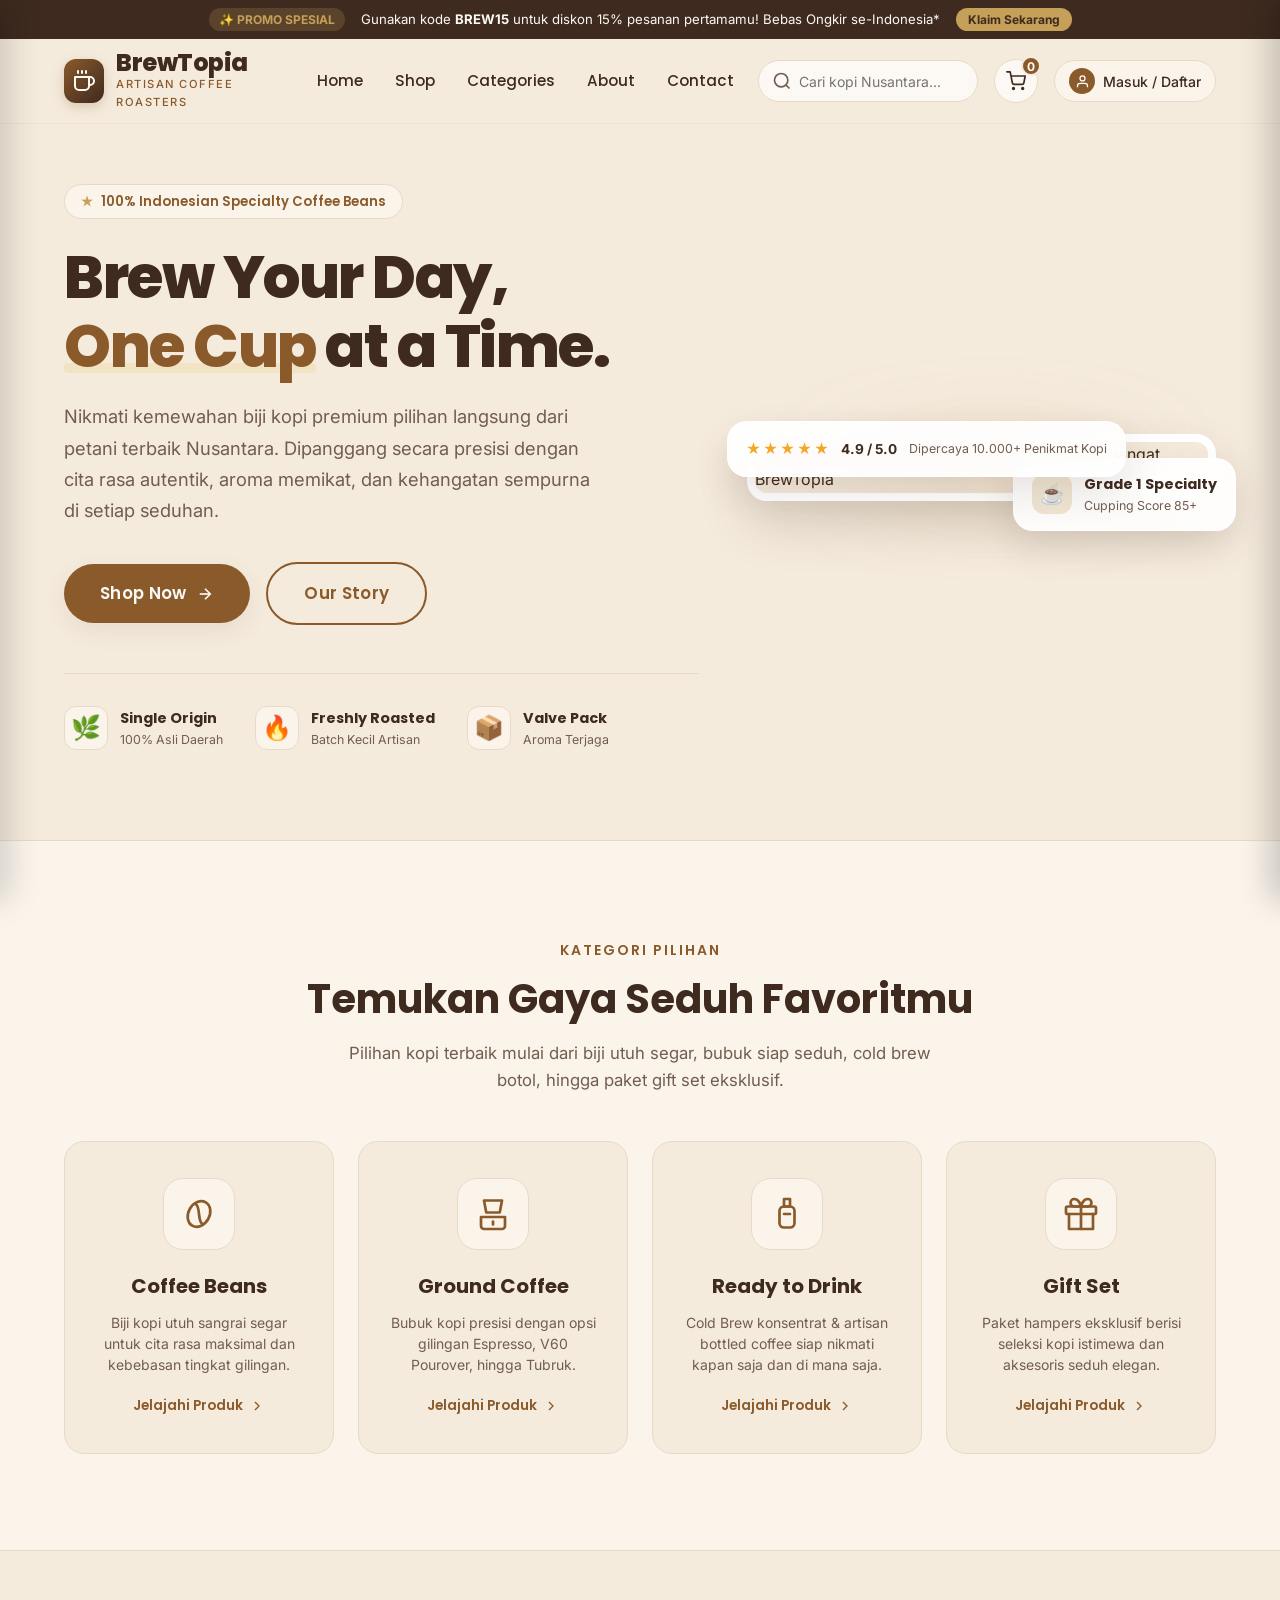
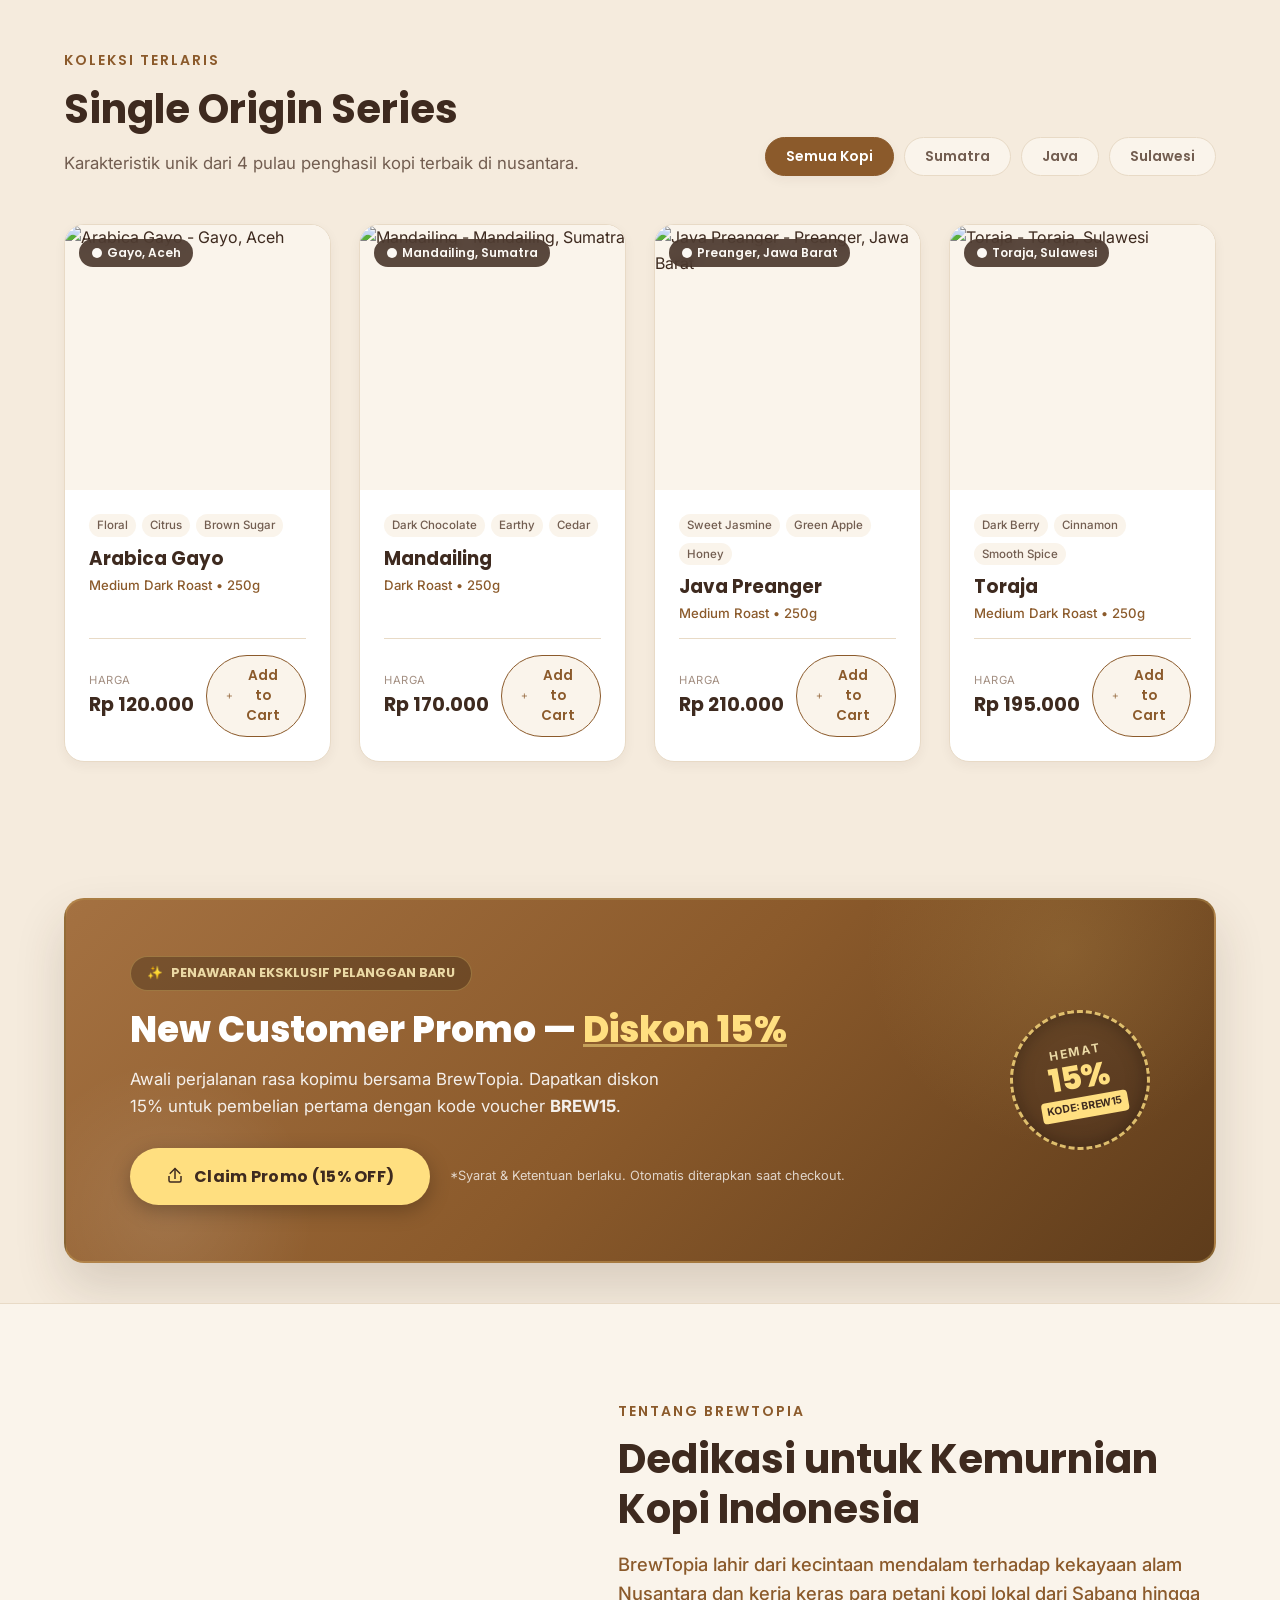
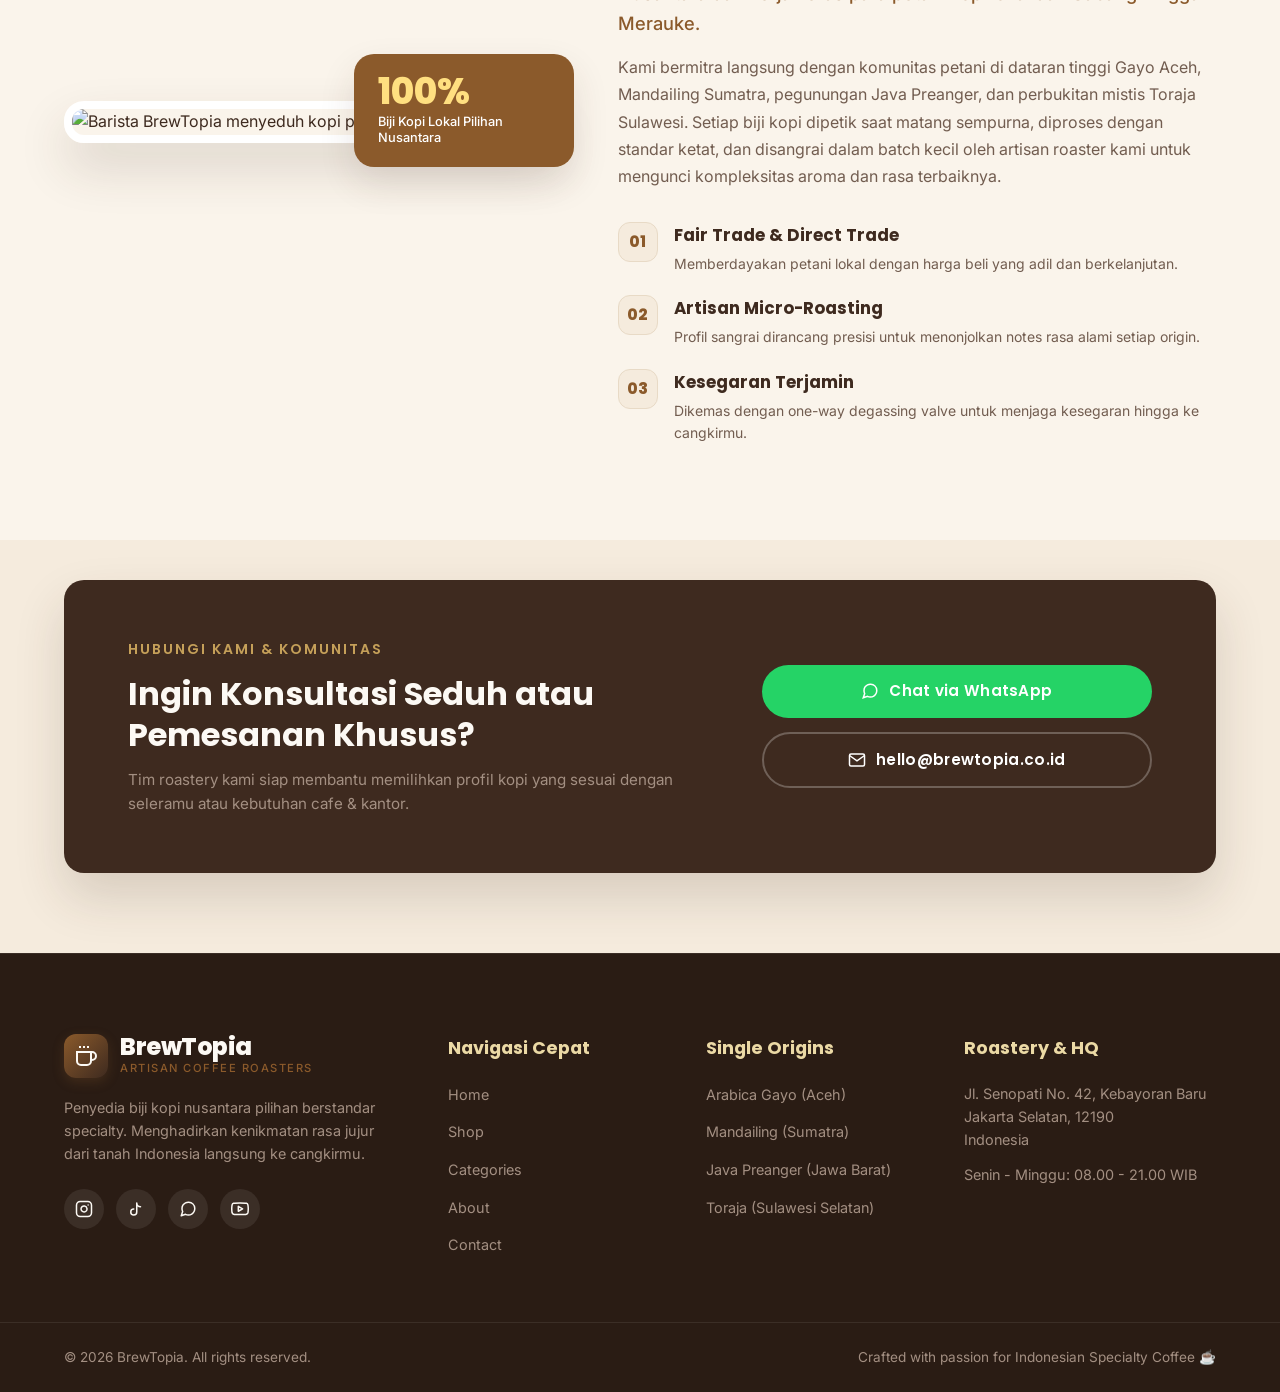
==== index.html @ bca0d943 "Rename index1.html to index.html" ====
<!DOCTYPE html>
<html lang="id">

<head>
    <meta charset="UTF-8">
    <meta name="viewport" content="width=device-width, initial-scale=1.0">
    <title>BrewTopia — Premium Artisan Coffee Beans Indonesia</title>
    <meta name="description"
        content="BrewTopia menghadirkan biji kopi premium pilihan dari tanah Nusantara: Arabica Gayo, Mandailing, Java Preanger, dan Toraja. Cita rasa otentik dalam setiap seduhan.">

    <!-- Google Fonts: Poppins & Inter -->
    <link rel="preconnect" href="https://fonts.googleapis.com">
    <link rel="preconnect" href="https://fonts.gstatic.com" crossorigin>
    <link
        href="https://fonts.googleapis.com/css2?family=Inter:wght@300;400;500;600;700&family=Poppins:wght@400;500;600;700;800&display=swap"
        rel="stylesheet">

    <link rel="stylesheet" href="styles.css">
</head>

<body>

    <!-- Top Announcement Bar -->
    <div class="announcement-bar" id="announcementBar">
        <div class="container announcement-content">
            <span class="announcement-badge">✨ PROMO SPESIAL</span>
            <span>Gunakan kode <strong>BREW15</strong> untuk diskon 15% pesanan pertamamu! Bebas Ongkir
                se-Indonesia*</span>
            <button class="btn-claim-mini" id="topClaimBtn" onclick="claimPromo('BREW15')">Klaim Sekarang</button>
        </div>
    </div>

    <!-- Main Navigation -->
    <header class="header" id="mainHeader">
        <div class="container navbar">
            <!-- Brand Logo -->
            <a href="#home" class="brand-logo" id="brandLogo">
                <div class="logo-icon-wrapper">
                    <svg class="logo-svg" viewBox="0 0 24 24" fill="none" stroke="currentColor" stroke-width="2"
                        stroke-linecap="round" stroke-linejoin="round">
                        <path d="M17 8h1a4 4 0 1 1 0 8h-1"></path>
                        <path d="M3 8h14v9a4 4 0 0 1-4 4H7a4 4 0 0 1-4-4Z"></path>
                        <line x1="6" y1="2" x2="6" y2="4"></line>
                        <line x1="10" y1="2" x2="10" y2="4"></line>
                        <line x1="14" y1="2" x2="14" y2="4"></line>
                    </svg>
                </div>
                <div class="logo-text-group">
                    <span class="logo-name">BrewTopia</span>
                    <span class="logo-tagline">Artisan Coffee Roasters</span>
                </div>
            </a>

            <!-- Desktop Navigation Menu -->
            <nav class="nav-menu" id="navMenu">
                <ul class="nav-list">
                    <li class="nav-item"><a href="#home" class="nav-link active">Home</a></li>
                    <li class="nav-item"><a href="#shop" class="nav-link">Shop</a></li>
                    <li class="nav-item"><a href="#categories" class="nav-link">Categories</a></li>
                    <li class="nav-item"><a href="#about" class="nav-link">About</a></li>
                    <li class="nav-item"><a href="#contact" class="nav-link">Contact</a></li>
                </ul>
            </nav>

            <!-- Nav Actions (Search & Cart) -->
            <div class="nav-actions">
                <!-- Search Input Bar -->
                <div class="search-wrapper" id="searchWrapper">
                    <svg class="action-icon search-icon" viewBox="0 0 24 24" fill="none" stroke="currentColor"
                        stroke-width="2">
                        <circle cx="11" cy="11" r="8"></circle>
                        <line x1="21" y1="21" x2="16.65" y2="16.65"></line>
                    </svg>
                    <input type="text" id="searchInput" class="search-input" placeholder="Cari kopi Nusantara..."
                        aria-label="Cari produk kopi" autocomplete="off">
                    <button class="search-clear-btn" id="searchClearBtn" aria-label="Hapus pencarian">&times;</button>

                    <!-- Live Search Results Dropdown -->
                    <div class="search-dropdown" id="searchDropdown">
                        <div class="search-results-list" id="searchResultsList"></div>
                    </div>
                </div>

                <!-- Cart Button -->
                <button class="cart-btn" id="cartToggleBtn" aria-label="Buka keranjang belanja">
                    <svg class="action-icon" viewBox="0 0 24 24" fill="none" stroke="currentColor" stroke-width="2"
                        stroke-linecap="round" stroke-linejoin="round">
                        <circle cx="9" cy="21" r="1"></circle>
                        <circle cx="20" cy="21" r="1"></circle>
                        <path d="M1 1h4l2.68 13.39a2 2 0 0 0 2 1.61h9.72a2 2 0 0 0 2-1.61L23 6H6"></path>
                    </svg>
                    <span class="cart-badge" id="cartCountBadge">0</span>
                </button>

                <!-- User Account Button -->
                <button class="nav-user-btn" id="navUserBtn" onclick="handleUserNavClick()" aria-label="Akun Pengguna">
                    <div class="user-avatar-mini" id="userAvatarMini">
                        <svg class="action-icon user-icon" viewBox="0 0 24 24" fill="none" stroke="currentColor"
                            stroke-width="2">
                            <path d="M20 21v-2a4 4 0 0 0-4-4H8a4 4 0 0 0-4 4v2"></path>
                            <circle cx="12" cy="7" r="4"></circle>
                        </svg>
                    </div>
                    <span class="user-nav-label" id="userNavLabel">Masuk / Daftar</span>
                </button>

                <!-- Mobile Menu Toggle -->
                <button class="mobile-toggle-btn" id="mobileMenuBtn" aria-label="Buka navigasi mobile">
                    <span></span>
                    <span></span>
                    <span></span>
                </button>
            </div>
        </div>
    </header>

    <!-- Mobile Drawer Navigation -->
    <div class="mobile-nav-drawer" id="mobileNavDrawer">
        <div class="mobile-nav-header">
            <span class="logo-name">BrewTopia</span>
            <button class="close-drawer-btn" id="closeMobileNavBtn">&times;</button>
        </div>

        <!-- Mobile User Card -->
        <div class="mobile-user-card" id="mobileUserCard" onclick="handleUserNavClick(); closeMobileMenu();">
            <div class="mobile-user-avatar" id="mobileUserAvatar">
                <svg viewBox="0 0 24 24" fill="none" stroke="currentColor" stroke-width="2">
                    <path d="M20 21v-2a4 4 0 0 0-4-4H8a4 4 0 0 0-4 4v2"></path>
                    <circle cx="12" cy="7" r="4"></circle>
                </svg>
            </div>
            <div class="mobile-user-info">
                <strong id="mobileUserName">Masuk / Daftar</strong>
                <span id="mobileUserSubtitle">Klaim Diskon 15% & Poin Kopi</span>
            </div>
            <svg viewBox="0 0 24 24" fill="none" stroke="currentColor" stroke-width="2" class="mobile-user-arrow">
                <polyline points="9 18 15 12 9 6"></polyline>
            </svg>
        </div>

        <ul class="mobile-nav-list">
            <li><a href="#home" class="mobile-nav-link" onclick="closeMobileMenu()">Home</a></li>
            <li><a href="#shop" class="mobile-nav-link" onclick="closeMobileMenu()">Shop</a></li>
            <li><a href="#categories" class="mobile-nav-link" onclick="closeMobileMenu()">Categories</a></li>
            <li><a href="#about" class="mobile-nav-link" onclick="closeMobileMenu()">About</a></li>
            <li><a href="#contact" class="mobile-nav-link" onclick="closeMobileMenu()">Contact</a></li>
        </ul>
        <div class="mobile-nav-footer">
            <p>Cita Rasa Kopi Nusantara Terbaik</p>
            <div class="promo-pill-mini" onclick="claimPromo('BREW15')">Diskon 15% Kode: <strong>BREW15</strong></div>
        </div>
    </div>
    <div class="backdrop" id="drawerBackdrop"></div>

    <!-- Hero Section -->
    <section class="hero-section" id="home">
        <div class="container hero-grid">
            <!-- Hero Content -->
            <div class="hero-text-content">
                <div class="hero-tag">
                    <span class="gold-star">★</span> 100% Indonesian Specialty Coffee Beans
                </div>
                <h1 class="hero-headline">
                    Brew Your Day, <br>
                    <span class="highlight-text">One Cup</span> at a Time.
                </h1>
                <p class="hero-subheadline">
                    Nikmati kemewahan biji kopi premium pilihan langsung dari petani terbaik Nusantara. Dipanggang
                    secara presisi dengan cita rasa autentik, aroma memikat, dan kehangatan sempurna di setiap seduhan.
                </p>
                <div class="hero-cta-group">
                    <a href="#shop" class="btn btn-primary btn-hero">
                        <span>Shop Now</span>
                        <svg viewBox="0 0 24 24" fill="none" stroke="currentColor" stroke-width="2.2" class="btn-icon">
                            <line x1="5" y1="12" x2="19" y2="12"></line>
                            <polyline points="12 5 19 12 12 19"></polyline>
                        </svg>
                    </a>
                    <a href="#about" class="btn btn-outline btn-hero">
                        <span>Our Story</span>
                    </a>
                </div>

                <!-- Trust Badges -->
                <div class="hero-features">
                    <div class="feature-badge">
                        <div class="feature-icon">🌿</div>
                        <div class="feature-info">
                            <strong>Single Origin</strong>
                            <span>100% Asli Daerah</span>
                        </div>
                    </div>
                    <div class="feature-badge">
                        <div class="feature-icon">🔥</div>
                        <div class="feature-info">
                            <strong>Freshly Roasted</strong>
                            <span>Batch Kecil Artisan</span>
                        </div>
                    </div>
                    <div class="feature-badge">
                        <div class="feature-icon">📦</div>
                        <div class="feature-info">
                            <strong>Valve Pack</strong>
                            <span>Aroma Terjaga</span>
                        </div>
                    </div>
                </div>
            </div>

            <!-- Hero Visual -->
            <div class="hero-image-wrapper">
                <div class="image-glow-bg"></div>
                <div class="hero-image-card">
                    <img src="./assets/hero_coffee.jpg"
                        alt="Biji kopi sangrai premium dan secangkir kopi hangat BrewTopia" class="hero-img"
                        loading="eager">

                    <!-- Floating Highlight Cards -->
                    <div class="floating-badge badge-top-right">
                        <div class="badge-icon-gold">☕</div>
                        <div>
                            <p class="badge-title">Grade 1 Specialty</p>
                            <p class="badge-desc">Cupping Score 85+</p>
                        </div>
                    </div>

                    <div class="floating-badge badge-bottom-left">
                        <div class="badge-avatar-group">
                            <span class="rating-stars">★★★★★</span>
                            <span class="rating-score">4.9 / 5.0</span>
                        </div>
                        <p class="badge-desc">Dipercaya 10.000+ Penikmat Kopi</p>
                    </div>
                </div>
            </div>
        </div>
    </section>

    <!-- Categories Section -->
    <section class="section categories-section" id="categories">
        <div class="container">
            <div class="section-header text-center">
                <span class="section-subtitle">Kategori Pilihan</span>
                <h2 class="section-title">Temukan Gaya Seduh Favoritmu</h2>
                <p class="section-description">Pilihan kopi terbaik mulai dari biji utuh segar, bubuk siap seduh, cold
                    brew botol, hingga paket gift set eksklusif.</p>
            </div>

            <div class="categories-grid">
                <!-- Category 1: Coffee Beans -->
                <div class="category-card" onclick="filterByCategory('beans')" data-category="beans">
                    <div class="category-icon-box">
                        <svg viewBox="0 0 24 24" fill="none" stroke="currentColor" stroke-width="1.8"
                            stroke-linecap="round" stroke-linejoin="round">
                            <ellipse cx="12" cy="12" rx="7" ry="9" transform="rotate(30 12 12)"></ellipse>
                            <path d="M10 5.5 C 13 8, 11 16, 14 18.5"></path>
                        </svg>
                    </div>
                    <h3 class="category-name">Coffee Beans</h3>
                    <p class="category-desc">Biji kopi utuh sangrai segar untuk cita rasa maksimal dan kebebasan tingkat
                        gilingan.</p>
                    <span class="category-link">
                        Jelajahi Produk
                        <svg viewBox="0 0 24 24" fill="none" stroke="currentColor" stroke-width="2" class="link-arrow">
                            <polyline points="9 18 15 12 9 6"></polyline>
                        </svg>
                    </span>
                </div>

                <!-- Category 2: Ground Coffee -->
                <div class="category-card" onclick="filterByCategory('ground')" data-category="ground">
                    <div class="category-icon-box">
                        <svg viewBox="0 0 24 24" fill="none" stroke="currentColor" stroke-width="1.8"
                            stroke-linecap="round" stroke-linejoin="round">
                            <path d="M6 3h12l-1.5 8h-9L6 3z"></path>
                            <path d="M4 14h16v6a2 2 0 0 1-2 2H6a2 2 0 0 1-2-2v-6z"></path>
                            <line x1="12" y1="17" x2="12" y2="19"></line>
                        </svg>
                    </div>
                    <h3 class="category-name">Ground Coffee</h3>
                    <p class="category-desc">Bubuk kopi presisi dengan opsi gilingan Espresso, V60 Pourover, hingga
                        Tubruk.</p>
                    <span class="category-link">
                        Jelajahi Produk
                        <svg viewBox="0 0 24 24" fill="none" stroke="currentColor" stroke-width="2" class="link-arrow">
                            <polyline points="9 18 15 12 9 6"></polyline>
                        </svg>
                    </span>
                </div>

                <!-- Category 3: Ready to Drink -->
                <div class="category-card" onclick="filterByCategory('rtd')" data-category="rtd">
                    <div class="category-icon-box">
                        <svg viewBox="0 0 24 24" fill="none" stroke="currentColor" stroke-width="1.8"
                            stroke-linecap="round" stroke-linejoin="round">
                            <rect x="7" y="7" width="10" height="14" rx="3"></rect>
                            <path d="M10 2h4v5h-4z"></path>
                            <line x1="10" y1="12" x2="14" y2="12"></line>
                        </svg>
                    </div>
                    <h3 class="category-name">Ready to Drink</h3>
                    <p class="category-desc">Cold Brew konsentrat & artisan bottled coffee siap nikmati kapan saja dan
                        di mana saja.</p>
                    <span class="category-link">
                        Jelajahi Produk
                        <svg viewBox="0 0 24 24" fill="none" stroke="currentColor" stroke-width="2" class="link-arrow">
                            <polyline points="9 18 15 12 9 6"></polyline>
                        </svg>
                    </span>
                </div>

                <!-- Category 4: Gift Set -->
                <div class="category-card" onclick="filterByCategory('gift')" data-category="gift">
                    <div class="category-icon-box">
                        <svg viewBox="0 0 24 24" fill="none" stroke="currentColor" stroke-width="1.8"
                            stroke-linecap="round" stroke-linejoin="round">
                            <polyline points="20 12 20 22 4 22 4 12"></polyline>
                            <rect x="2" y="7" width="20" height="5" rx="1"></rect>
                            <line x1="12" y1="22" x2="12" y2="7"></line>
                            <path d="M12 7H7.5a2.5 2.5 0 0 1 0-5C11 2 12 7 12 7z"></path>
                            <path d="M12 7h4.5a2.5 2.5 0 0 0 0-5C13 2 12 7 12 7z"></path>
                        </svg>
                    </div>
                    <h3 class="category-name">Gift Set</h3>
                    <p class="category-desc">Paket hampers eksklusif berisi seleksi kopi istimewa dan aksesoris seduh
                        elegan.</p>
                    <span class="category-link">
                        Jelajahi Produk
                        <svg viewBox="0 0 24 24" fill="none" stroke="currentColor" stroke-width="2" class="link-arrow">
                            <polyline points="9 18 15 12 9 6"></polyline>
                        </svg>
                    </span>
                </div>
            </div>
        </div>
    </section>

    <!-- Featured Products Section -->
    <section class="section products-section" id="shop">
        <div class="container">
            <div class="section-header-flex">
                <div>
                    <span class="section-subtitle">Koleksi Terlaris</span>
                    <h2 class="section-title">Single Origin Series</h2>
                    <p class="section-description">Karakteristik unik dari 4 pulau penghasil kopi terbaik di nusantara.
                    </p>
                </div>

                <!-- Filter Tabs -->
                <div class="filter-pills" id="filterPills">
                    <button class="filter-pill active" onclick="setProductFilter('all')">Semua Kopi</button>
                    <button class="filter-pill" onclick="setProductFilter('sumatra')">Sumatra</button>
                    <button class="filter-pill" onclick="setProductFilter('java')">Java</button>
                    <button class="filter-pill" onclick="setProductFilter('sulawesi')">Sulawesi</button>
                </div>
            </div>

            <!-- Products Grid -->
            <div class="products-grid" id="productsContainer">
                <!-- Rendered dynamically by app.js for full state synchronization -->
            </div>
        </div>
    </section>

    <!-- Promo Banner Section -->
    <section class="promo-section" id="promo">
        <div class="container">
            <div class="promo-banner-card">
                <div class="promo-decor-circle circle-1"></div>
                <div class="promo-decor-circle circle-2"></div>

                <div class="promo-content">
                    <div class="promo-badge">
                        <span class="sparkle">✨</span> PENAWARAN EKSKLUSIF PELANGGAN BARU
                    </div>
                    <h2 class="promo-title">
                        New Customer Promo — <span class="promo-highlight">Diskon 15%</span>
                    </h2>
                    <p class="promo-description">
                        Awali perjalanan rasa kopimu bersama BrewTopia. Dapatkan diskon 15% untuk pembelian pertama
                        dengan kode voucher <strong>BREW15</strong>.
                    </p>
                    <div class="promo-actions">
                        <button class="btn btn-claim" id="claimPromoBtn" onclick="claimPromo('BREW15')">
                            <svg viewBox="0 0 24 24" fill="none" stroke="currentColor" stroke-width="2"
                                class="btn-icon">
                                <path d="M20 12v6a2 2 0 0 1-2 2H6a2 2 0 0 1-2-2v-6"></path>
                                <path d="M12 2v14"></path>
                                <polyline points="19 9 12 2 5 9"></polyline>
                            </svg>
                            <span>Claim Promo (15% OFF)</span>
                        </button>
                        <span class="promo-terms">*Syarat & Ketentuan berlaku. Otomatis diterapkan saat checkout.</span>
                    </div>
                </div>

                <div class="promo-badge-visual">
                    <div class="promo-stamp">
                        <span class="stamp-sub">HEMAT</span>
                        <span class="stamp-main">15%</span>
                        <span class="stamp-code">KODE: BREW15</span>
                    </div>
                </div>
            </div>
        </div>
    </section>

    <!-- About Us Section -->
    <section class="section about-section" id="about">
        <div class="container about-grid">
            <!-- About Visual -->
            <div class="about-image-wrapper">
                <div class="about-image-card">
                    <img src="./assets/about_brew.jpg" alt="Barista BrewTopia menyeduh kopi pour over manual brew"
                        class="about-img" loading="lazy">
                    <div class="about-stat-card">
                        <div class="stat-number">100%</div>
                        <div class="stat-label">Biji Kopi Lokal Pilihan Nusantara</div>
                    </div>
                </div>
            </div>

            <!-- About Text -->
            <div class="about-text-content">
                <span class="section-subtitle">Tentang BrewTopia</span>
                <h2 class="section-title">Dedikasi untuk Kemurnian Kopi Indonesia</h2>
                <p class="about-lead">
                    BrewTopia lahir dari kecintaan mendalam terhadap kekayaan alam Nusantara dan kerja keras para petani
                    kopi lokal dari Sabang hingga Merauke.
                </p>
                <p class="about-body">
                    Kami bermitra langsung dengan komunitas petani di dataran tinggi Gayo Aceh, Mandailing Sumatra,
                    pegunungan Java Preanger, dan perbukitan mistis Toraja Sulawesi. Setiap biji kopi dipetik saat
                    matang sempurna, diproses dengan standar ketat, dan disangrai dalam batch kecil oleh artisan roaster
                    kami untuk mengunci kompleksitas aroma dan rasa terbaiknya.
                </p>

                <div class="about-values-grid">
                    <div class="value-item">
                        <div class="value-bullet">01</div>
                        <div>
                            <h4 class="value-title">Fair Trade & Direct Trade</h4>
                            <p class="value-desc">Memberdayakan petani lokal dengan harga beli yang adil dan
                                berkelanjutan.</p>
                        </div>
                    </div>
                    <div class="value-item">
                        <div class="value-bullet">02</div>
                        <div>
                            <h4 class="value-title">Artisan Micro-Roasting</h4>
                            <p class="value-desc">Profil sangrai dirancang presisi untuk menonjolkan notes rasa alami
                                setiap origin.</p>
                        </div>
                    </div>
                    <div class="value-item">
                        <div class="value-bullet">03</div>
                        <div>
                            <h4 class="value-title">Kesegaran Terjamin</h4>
                            <p class="value-desc">Dikemas dengan one-way degassing valve untuk menjaga kesegaran hingga
                                ke cangkirmu.</p>
                        </div>
                    </div>
                </div>
            </div>
        </div>
    </section>

    <!-- Contact & Newsletter Section -->
    <section class="section contact-section" id="contact">
        <div class="container">
            <div class="newsletter-card">
                <div class="newsletter-info">
                    <span class="section-subtitle gold">Hubungi Kami & Komunitas</span>
                    <h2 class="newsletter-title">Ingin Konsultasi Seduh atau Pemesanan Khusus?</h2>
                    <p class="newsletter-desc">Tim roastery kami siap membantu memilihkan profil kopi yang sesuai dengan
                        seleramu atau kebutuhan cafe & kantor.</p>
                </div>
                <div class="newsletter-form-box">
                    <div class="contact-buttons-group">
                        <a href="https://wa.me/6281234567890?text=Halo%20BrewTopia,%20saya%20tertarik%20dengan%20koleksi%20kopi%20premium%20Anda."
                            target="_blank" rel="noopener" class="btn btn-whatsapp">
                            <svg viewBox="0 0 24 24" fill="none" stroke="currentColor" stroke-width="2"
                                class="btn-icon">
                                <path
                                    d="M21 11.5a8.38 8.38 0 0 1-.9 3.8 8.5 8.5 0 0 1-7.6 4.7 8.38 8.38 0 0 1-3.8-.9L3 21l1.9-5.7a8.38 8.38 0 0 1-.9-3.8 8.5 8.5 0 0 1 4.7-7.6 8.38 8.38 0 0 1 3.8-.9h.5a8.48 8.48 0 0 1 8 8v.5z">
                                </path>
                            </svg>
                            <span>Chat via WhatsApp</span>
                        </a>
                        <a href="mailto:hello@brewtopia.co.id" class="btn btn-outline-light">
                            <svg viewBox="0 0 24 24" fill="none" stroke="currentColor" stroke-width="2"
                                class="btn-icon">
                                <path d="M4 4h16c1.1 0 2 .9 2 2v12c0 1.1-.9 2-2 2H4c-1.1 0-2-.9-2-2V6c0-1.1.9-2 2-2z">
                                </path>
                                <polyline points="22,6 12,13 2,6"></polyline>
                            </svg>
                            <span>hello@brewtopia.co.id</span>
                        </a>
                    </div>
                </div>
            </div>
        </div>
    </section>

    <!-- Footer -->
    <footer class="footer">
        <div class="container footer-content">
            <div class="footer-brand-col">
                <a href="#home" class="brand-logo footer-logo">
                    <div class="logo-icon-wrapper">
                        <svg class="logo-svg" viewBox="0 0 24 24" fill="none" stroke="currentColor" stroke-width="2">
                            <path d="M17 8h1a4 4 0 1 1 0 8h-1"></path>
                            <path d="M3 8h14v9a4 4 0 0 1-4 4H7a4 4 0 0 1-4-4Z"></path>
                            <line x1="6" y1="2" x2="6" y2="4"></line>
                            <line x1="10" y1="2" x2="10" y2="4"></line>
                            <line x1="14" y1="2" x2="14" y2="4"></line>
                        </svg>
                    </div>
                    <div class="logo-text-group">
                        <span class="logo-name">BrewTopia</span>
                        <span class="logo-tagline">Artisan Coffee Roasters</span>
                    </div>
                </a>
                <p class="footer-tagline-text">
                    Penyedia biji kopi nusantara pilihan berstandar specialty. Menghadirkan kenikmatan rasa jujur dari
                    tanah Indonesia langsung ke cangkirmu.
                </p>

                <!-- Social Media Icons -->
                <div class="social-links">
                    <a href="https://instagram.com" target="_blank" rel="noopener" class="social-link"
                        aria-label="Instagram BrewTopia">
                        <svg viewBox="0 0 24 24" fill="none" stroke="currentColor" stroke-width="2"
                            stroke-linecap="round" stroke-linejoin="round">
                            <rect x="2" y="2" width="20" height="20" rx="5" ry="5"></rect>
                            <path d="M16 11.37A4 4 0 1 1 12.63 8 4 4 0 0 1 16 11.37z"></path>
                            <line x1="17.5" y1="6.5" x2="17.51" y2="6.5"></line>
                        </svg>
                    </a>
                    <a href="https://tiktok.com" target="_blank" rel="noopener" class="social-link"
                        aria-label="TikTok BrewTopia">
                        <svg viewBox="0 0 24 24" fill="none" stroke="currentColor" stroke-width="2"
                            stroke-linecap="round" stroke-linejoin="round">
                            <path d="M9 12a4 4 0 1 0 4 4V4a5 5 0 0 0 5 5"></path>
                        </svg>
                    </a>
                    <a href="https://wa.me/6281234567890" target="_blank" rel="noopener" class="social-link"
                        aria-label="WhatsApp BrewTopia">
                        <svg viewBox="0 0 24 24" fill="none" stroke="currentColor" stroke-width="2"
                            stroke-linecap="round" stroke-linejoin="round">
                            <path
                                d="M21 11.5a8.38 8.38 0 0 1-.9 3.8 8.5 8.5 0 0 1-7.6 4.7 8.38 8.38 0 0 1-3.8-.9L3 21l1.9-5.7a8.38 8.38 0 0 1-.9-3.8 8.5 8.5 0 0 1 4.7-7.6 8.38 8.38 0 0 1 3.8-.9h.5a8.48 8.48 0 0 1 8 8v.5z">
                            </path>
                        </svg>
                    </a>
                    <a href="https://youtube.com" target="_blank" rel="noopener" class="social-link"
                        aria-label="YouTube BrewTopia">
                        <svg viewBox="0 0 24 24" fill="none" stroke="currentColor" stroke-width="2"
                            stroke-linecap="round" stroke-linejoin="round">
                            <path
                                d="M22.54 6.42a2.78 2.78 0 0 0-1.94-2C18.88 4 12 4 12 4s-6.88 0-8.6.46a2.78 2.78 0 0 0-1.94 2A29 29 0 0 0 1 11.75a29 29 0 0 0 .46 5.33A2.78 2.78 0 0 0 3.4 19c1.72.46 8.6.46 8.6.46s6.88 0 8.6-.46a2.78 2.78 0 0 0 1.94-2 29 29 0 0 0 .46-5.25 29 29 0 0 0-.46-5.33z">
                            </path>
                            <polygon points="9.75 15.02 15.5 11.75 9.75 8.48 9.75 15.02"></polygon>
                        </svg>
                    </a>
                </div>
            </div>

            <!-- Footer Nav Column -->
            <div class="footer-links-col">
                <h4 class="footer-heading">Navigasi Cepat</h4>
                <ul class="footer-links-list">
                    <li><a href="#home">Home</a></li>
                    <li><a href="#shop">Shop</a></li>
                    <li><a href="#categories">Categories</a></li>
                    <li><a href="#about">About</a></li>
                    <li><a href="#contact">Contact</a></li>
                </ul>
            </div>

            <!-- Origins Column -->
            <div class="footer-links-col">
                <h4 class="footer-heading">Single Origins</h4>
                <ul class="footer-links-list">
                    <li><a href="#shop" onclick="setProductFilter('sumatra')">Arabica Gayo (Aceh)</a></li>
                    <li><a href="#shop" onclick="setProductFilter('sumatra')">Mandailing (Sumatra)</a></li>
                    <li><a href="#shop" onclick="setProductFilter('java')">Java Preanger (Jawa Barat)</a></li>
                    <li><a href="#shop" onclick="setProductFilter('sulawesi')">Toraja (Sulawesi Selatan)</a></li>
                </ul>
            </div>

            <!-- Location / Hours Column -->
            <div class="footer-links-col">
                <h4 class="footer-heading">Roastery & HQ</h4>
                <p class="footer-address">
                    Jl. Senopati No. 42, Kebayoran Baru<br>
                    Jakarta Selatan, 12190<br>
                    Indonesia
                </p>
                <p class="footer-hours">
                    Senin - Minggu: 08.00 - 21.00 WIB
                </p>
            </div>
        </div>

        <!-- Copyright -->
        <div class="footer-bottom">
            <div class="container footer-bottom-flex">
                <p>© 2026 BrewTopia. All rights reserved.</p>
                <p class="footer-made">Crafted with passion for Indonesian Specialty Coffee ☕</p>
            </div>
        </div>
    </footer>

    <!-- Slide-out Cart Drawer -->
    <div class="cart-drawer" id="cartDrawer">
        <div class="cart-drawer-header">
            <div class="cart-header-title">
                <h3>Keranjang Belanja</h3>
                <span class="cart-items-count" id="cartHeaderCount">(0 item)</span>
            </div>
            <button class="close-cart-btn" id="closeCartBtn" aria-label="Tutup keranjang">&times;</button>
        </div>

        <!-- Promo Banner inside Cart -->
        <div class="cart-promo-pill" id="cartPromoAlert">
            <div class="cart-promo-left">
                <span class="tag-icon">🏷️</span>
                <div>
                    <strong id="cartPromoTitle">Diskon 15% Pembelian Pertama</strong>
                    <p class="cart-promo-sub">Gunakan kode <strong>BREW15</strong></p>
                </div>
            </div>
            <button class="cart-promo-apply-btn" id="cartPromoApplyBtn" onclick="claimPromo('BREW15')">Terapkan</button>
        </div>

        <!-- Cart Items Body -->
        <div class="cart-drawer-body" id="cartItemsList">
            <!-- Rendered dynamically -->
        </div>

        <!-- Cart Footer & Calculation -->
        <div class="cart-drawer-footer" id="cartDrawerFooter">
            <div class="cart-summary-row">
                <span>Subtotal</span>
                <span id="cartSubtotal">Rp0</span>
            </div>
            <div class="cart-summary-row discount-row" id="cartDiscountRow" style="display: none;">
                <span>Diskon Promo (15%)</span>
                <span class="discount-val" id="cartDiscountAmount">-Rp0</span>
            </div>
            <div class="cart-summary-row total-row">
                <span>Total Pembayaran</span>
                <span class="total-val" id="cartTotal">Rp0</span>
            </div>

            <button class="btn btn-primary btn-checkout" id="checkoutBtn" onclick="openCheckoutModal()">
                <span>Lanjut ke Pembayaran</span>
                <svg viewBox="0 0 24 24" fill="none" stroke="currentColor" stroke-width="2" class="btn-icon">
                    <line x1="5" y1="12" x2="19" y2="12"></line>
                    <polyline points="12 5 19 12 12 19"></polyline>
                </svg>
            </button>
        </div>
    </div>

    <!-- Quick View Modal -->
    <div class="modal" id="quickViewModal">
        <div class="modal-content quickview-modal-content">
            <button class="modal-close-btn" id="closeQuickViewBtn">&times;</button>
            <div class="quickview-grid" id="quickViewContent">
                <!-- Rendered dynamically -->
            </div>
        </div>
    </div>

    <!-- Checkout Confirmation Modal -->
    <div class="modal" id="checkoutModal">
        <div class="modal-content checkout-modal-content">
            <button class="modal-close-btn" id="closeCheckoutBtn">&times;</button>
            <div class="checkout-header text-center">
                <div class="checkout-icon-check">✓</div>
                <h3>Konfirmasi Pesanan BrewTopia</h3>
                <p>Pesanan Anda siap diteruskan ke WhatsApp Roaster untuk pengiriman instan.</p>
            </div>

            <div class="checkout-details-box" id="checkoutDetailsBox">
                <!-- Rendered dynamically -->
            </div>

            <div class="checkout-actions">
                <button class="btn btn-whatsapp btn-full" id="confirmWhatsAppCheckoutBtn">
                    <svg viewBox="0 0 24 24" fill="none" stroke="currentColor" stroke-width="2" class="btn-icon">
                        <path
                            d="M21 11.5a8.38 8.38 0 0 1-.9 3.8 8.5 8.5 0 0 1-7.6 4.7 8.38 8.38 0 0 1-3.8-.9L3 21l1.9-5.7a8.38 8.38 0 0 1-.9-3.8 8.5 8.5 0 0 1 4.7-7.6 8.38 8.38 0 0 1 3.8-.9h.5a8.48 8.48 0 0 1 8 8v.5z">
                        </path>
                    </svg>
                    <span>Kirim Pesanan via WhatsApp</span>
                </button>
                <button class="btn btn-outline btn-full" onclick="closeCheckoutModal()">Kembali Belanja</button>
            </div>
        </div>
    </div>

    <!-- Gmail Push Notification Simulation Banner -->
    <div class="gmail-notification-banner" id="gmailNotificationBanner">
        <div class="gmail-banner-left">
            <div class="gmail-icon-wrapper">
                <svg viewBox="0 0 48 48" width="24" height="24">
                    <path fill="#4285F4"
                        d="M45,16.2l-5,2.75V37c0,2.21-1.79,4-4,4H12c-2.21,0-4-1.79-4-4V18.95l-5-2.75C2.39,15.86,2,15.2,2,14.5v-6C2,7.12,3.12,6,4.5,6c0.57,0,1.1,0.2,1.5,0.56L24,20l18-13.44C42.4,6.2,42.93,6,43.5,6C44.88,6,46,7.12,46,8.5v6C46,15.2,45.61,15.86,45,16.2z" />
                    <path fill="#34A853" d="M8,37c0,2.21,1.79,4,4,4h5V26.5L8,19V37z" />
                    <path fill="#EA4335" d="M40,37c0,2.21-1.79,4-4,4h-5V26.5L40,19V37z" />
                    <path fill="#FBBC05" d="M31,26.5V41h-7V26.5L24,20L31,26.5z" />
                </svg>
            </div>
            <div class="gmail-banner-text">
                <div class="gmail-banner-sender">
                    <span><strong>Gmail</strong> • BrewTopia Security</span>
                    <span class="gmail-time">Baru saja</span>
                </div>
                <div class="gmail-banner-title">Kode Verifikasi: <strong class="gmail-otp-highlight"
                        id="gmailOtpCodeDisplay">------</strong></div>
                <p class="gmail-banner-preview">Masukkan kode 6 digit ini untuk mengaktifkan akun Anda di BrewTopia.</p>
            </div>
        </div>
        <div class="gmail-banner-actions">
            <button class="gmail-copy-btn" id="gmailCopyOtpBtn" onclick="autoFillOTP()">
                <svg viewBox="0 0 24 24" width="14" height="14" fill="none" stroke="currentColor" stroke-width="2">
                    <rect x="9" y="9" width="13" height="13" rx="2" ry="2"></rect>
                    <path d="M5 15H4a2 2 0 0 1-2-2V4a2 2 0 0 1 2-2h9a2 2 0 0 1 2 2v1"></path>
                </svg>
                <span>Salin & Isi</span>
            </button>
            <button class="gmail-close-btn" onclick="dismissGmailNotification()">&times;</button>
        </div>
    </div>

    <!-- Auth Modal (Login, Register with Gmail OTP, Create Password) -->
    <div class="modal" id="authModal">
        <div class="modal-content auth-modal-content">
            <button class="modal-close-btn" id="closeAuthBtn" onclick="closeAuthModal()">&times;</button>

            <!-- Dynamic Promo Intent Banner inside Auth -->
            <div class="auth-promo-intent-box" id="authPromoIntentBox" style="display: none;">
                <div class="auth-intent-icon">🎁</div>
                <div class="auth-intent-text">
                    <strong>Syarat Klaim Promo</strong>
                    <p id="authPromoIntentMessage">Masuk atau Buat Akun terlebih dahulu untuk menggunakan promo <span
                            class="promo-code-badge" id="authPromoCodeTag">BREW15</span></p>
                </div>
            </div>

            <!-- Auth Header -->
            <div class="auth-header text-center">
                <div class="auth-brand-logo">
                    <svg class="logo-svg" viewBox="0 0 24 24" fill="none" stroke="currentColor" stroke-width="2">
                        <path d="M17 8h1a4 4 0 1 1 0 8h-1"></path>
                        <path d="M3 8h14v9a4 4 0 0 1-4 4H7a4 4 0 0 1-4-4Z"></path>
                        <line x1="6" y1="2" x2="6" y2="4"></line>
                        <line x1="10" y1="2" x2="10" y2="4"></line>
                        <line x1="14" y1="2" x2="14" y2="4"></line>
                    </svg>
                </div>
                <h3 class="auth-title" id="authMainTitle">Selamat Datang di BrewTopia</h3>
                <p class="auth-subtitle" id="authMainSubtitle">Akses promo eksklusif, koleksi kopi artisan & kumpulkan
                    BrewPoints.</p>
            </div>

            <!-- Auth Tabs Switcher -->
            <div class="auth-tabs">
                <button class="auth-tab-btn active" id="tabBtnLogin" onclick="switchAuthTab('login')">Masuk ke
                    Akun</button>
                <button class="auth-tab-btn" id="tabBtnRegister" onclick="switchAuthTab('register')">Daftar Akun
                    Baru</button>
            </div>

            <!-- TAB 1: LOGIN PANEL -->
            <div class="auth-tab-panel active" id="authPanelLogin">
                <form id="loginForm" onsubmit="handleLoginSubmit(event)" novalidate>
                    <div class="form-group">
                        <label class="form-label" for="loginEmail">Email / Gmail</label>
                        <div class="input-icon-wrapper">
                            <svg viewBox="0 0 24 24" fill="none" stroke="currentColor" stroke-width="2"
                                class="input-icon">
                                <path d="M4 4h16c1.1 0 2 .9 2 2v12c0 1.1-.9 2-2 2H4c-1.1 0-2-.9-2-2V6c0-1.1.9-2 2-2z">
                                </path>
                                <polyline points="22,6 12,13 2,6"></polyline>
                            </svg>
                            <input type="email" id="loginEmail" class="form-input" placeholder="contoh: nama@gmail.com"
                                required autocomplete="email">
                        </div>
                    </div>

                    <div class="form-group">
                        <div class="form-label-row">
                            <label class="form-label" for="loginPassword">Kata Sandi</label>
                            <a href="javascript:void(0)" class="form-link-sm" onclick="showForgotPasswordAlert()">Lupa
                                sandi?</a>
                        </div>
                        <div class="input-icon-wrapper">
                            <svg viewBox="0 0 24 24" fill="none" stroke="currentColor" stroke-width="2"
                                class="input-icon">
                                <rect x="3" y="11" width="18" height="11" rx="2" ry="2"></rect>
                                <path d="M7 11V7a5 5 0 0 1 10 0v4"></path>
                            </svg>
                            <input type="password" id="loginPassword" class="form-input"
                                placeholder="Masukkan kata sandi..." required autocomplete="current-password">
                            <button type="button" class="btn-toggle-pwd"
                                onclick="togglePasswordVisibility('loginPassword', this)" aria-label="Lihat kata sandi">
                                <svg viewBox="0 0 24 24" fill="none" stroke="currentColor" stroke-width="2"
                                    class="eye-icon">
                                    <path d="M1 12s4-8 11-8 11 8 11 8-4 8-11 8-11-8-11-8z"></path>
                                    <circle cx="12" cy="12" r="3"></circle>
                                </svg>
                            </button>
                        </div>
                    </div>

                    <div class="form-options-row">
                        <label class="checkbox-label">
                            <input type="checkbox" id="loginRememberMe" checked>
                            <span>Ingat saya di perangkat ini</span>
                        </label>
                    </div>

                    <button type="submit" class="btn btn-primary btn-full btn-auth-submit" id="loginSubmitBtn">
                        <span>Masuk ke Akun</span>
                        <svg viewBox="0 0 24 24" fill="none" stroke="currentColor" stroke-width="2" class="btn-icon">
                            <line x1="5" y1="12" x2="19" y2="12"></line>
                            <polyline points="12 5 19 12 12 19"></polyline>
                        </svg>
                    </button>
                </form>

                <div class="auth-divider">
                    <span>atau masuk lebih cepat dengan</span>
                </div>

                <!-- Google Sign-in Button -->
                <button type="button" class="btn-google-auth" onclick="openGoogleAccountPicker()">
                    <svg viewBox="0 0 48 48" class="google-svg-icon" width="20" height="20">
                        <path fill="#EA4335"
                            d="M24 9.5c3.54 0 6.71 1.22 9.21 3.6l6.85-6.85C35.9 2.38 30.47 0 24 0 14.62 0 6.51 5.38 2.56 13.22l7.98 6.19C12.43 13.72 17.74 9.5 24 9.5z" />
                        <path fill="#4285F4"
                            d="M46.98 24.55c0-1.57-.15-3.09-.38-4.55H24v9.02h12.94c-.58 2.96-2.26 5.48-4.78 7.18l7.73 6c4.51-4.18 7.09-10.36 7.09-17.65z" />
                        <path fill="#FBBC05"
                            d="M10.53 28.59c-.48-1.45-.76-2.99-.76-4.59s.27-3.14.76-4.59l-7.98-6.19C.92 16.46 0 20.12 0 24c0 3.88.92 7.54 2.56 10.78l7.97-6.19z" />
                        <path fill="#34A853"
                            d="M24 48c6.48 0 11.93-2.13 15.89-5.81l-7.73-6c-2.15 1.45-4.92 2.3-8.16 2.3-6.26 0-11.57-4.22-13.47-9.91l-7.98 6.19C6.51 42.62 14.62 48 24 48z" />
                    </svg>
                    <span>Lanjutkan dengan Google</span>
                </button>

                <p class="auth-switch-text text-center">
                    Belum punya akun? <a href="javascript:void(0)" onclick="switchAuthTab('register')">Daftar Akun
                        Baru</a>
                </p>
            </div>

            <!-- TAB 2: REGISTER PANEL (MULTI-STEP FLOW) -->
            <div class="auth-tab-panel" id="authPanelRegister">
                <!-- Registration Step Indicators -->
                <div class="register-step-tracker">
                    <div class="step-track-item active" id="stepIndicator1">
                        <span class="step-num">1</span>
                        <span class="step-name">Data Diri</span>
                    </div>
                    <div class="step-line" id="stepLine1"></div>
                    <div class="step-track-item" id="stepIndicator2">
                        <span class="step-num">2</span>
                        <span class="step-name">OTP Gmail</span>
                    </div>
                    <div class="step-line" id="stepLine2"></div>
                    <div class="step-track-item" id="stepIndicator3">
                        <span class="step-num">3</span>
                        <span class="step-name">Buat Sandi</span>
                    </div>
                </div>

                <!-- STEP 1: Full Name & Gmail Input -->
                <div class="reg-step-container active" id="regStep1">
                    <form id="regStep1Form" onsubmit="handleRegisterStep1Submit(event)" novalidate>
                        <div class="form-group">
                            <label class="form-label" for="regFullName">Nama Lengkap</label>
                            <div class="input-icon-wrapper">
                                <svg viewBox="0 0 24 24" fill="none" stroke="currentColor" stroke-width="2"
                                    class="input-icon">
                                    <path d="M20 21v-2a4 4 0 0 0-4-4H8a4 4 0 0 0-4 4v2"></path>
                                    <circle cx="12" cy="7" r="4"></circle>
                                </svg>
                                <input type="text" id="regFullName" class="form-input" placeholder="contoh: Dana Tias"
                                    required autocomplete="name">
                            </div>
                        </div>

                        <div class="form-group">
                            <label class="form-label" for="regEmail">Alamat Gmail / Email</label>
                            <div class="input-icon-wrapper">
                                <svg viewBox="0 0 24 24" fill="none" stroke="currentColor" stroke-width="2"
                                    class="input-icon">
                                    <path
                                        d="M4 4h16c1.1 0 2 .9 2 2v12c0 1.1-.9 2-2 2H4c-1.1 0-2-.9-2-2V6c0-1.1.9-2 2-2z">
                                    </path>
                                    <polyline points="22,6 12,13 2,6"></polyline>
                                </svg>
                                <input type="email" id="regEmail" class="form-input"
                                    placeholder="contoh: danayoga@gmail.com" required autocomplete="email">
                            </div>
                            <span class="input-help-text">Kode verifikasi 6 digit akan dikirimkan ke Gmail ini.</span>
                        </div>

                        <div class="form-group">
                            <label class="form-label" for="regPhone">Nomor WhatsApp <span
                                    class="text-muted-opt">(Opsional)</span></label>
                            <div class="input-icon-wrapper">
                                <svg viewBox="0 0 24 24" fill="none" stroke="currentColor" stroke-width="2"
                                    class="input-icon">
                                    <path
                                        d="M22 16.92v3a2 2 0 0 1-2.18 2 19.79 19.79 0 0 1-8.63-3.07 19.5 19.5 0 0 1-6-6 19.79 19.79 0 0 1-3.07-8.67A2 2 0 0 1 4.11 2h3a2 2 0 0 1 2 1.72 12.84 12.84 0 0 0 .7 2.81 2 2 0 0 1-.45 2.11L8.09 9.91a16 16 0 0 0 6 6l1.27-1.27a2 2 0 0 1 2.11-.45 12.84 12.84 0 0 0 2.81.7A2 2 0 0 1 22 16.92z">
                                    </path>
                                </svg>
                                <input type="tel" id="regPhone" class="form-input" placeholder="contoh: 081234567890"
                                    autocomplete="tel">
                            </div>
                        </div>

                        <button type="submit" class="btn btn-primary btn-full btn-auth-submit" id="btnSendOtp">
                            <span>Kirim Kode Verifikasi ke Gmail</span>
                            <svg viewBox="0 0 24 24" fill="none" stroke="currentColor" stroke-width="2"
                                class="btn-icon">
                                <line x1="22" y1="2" x2="11" y2="13"></line>
                                <polygon points="22 2 15 22 11 13 2 9 22 2"></polygon>
                            </svg>
                        </button>
                    </form>

                    <div class="auth-divider">
                        <span>atau daftar instan dengan</span>
                    </div>

                    <button type="button" class="btn-google-auth" onclick="openGoogleAccountPicker()">
                        <svg viewBox="0 0 48 48" class="google-svg-icon" width="20" height="20">
                            <path fill="#EA4335"
                                d="M24 9.5c3.54 0 6.71 1.22 9.21 3.6l6.85-6.85C35.9 2.38 30.47 0 24 0 14.62 0 6.51 5.38 2.56 13.22l7.98 6.19C12.43 13.72 17.74 9.5 24 9.5z" />
                            <path fill="#4285F4"
                                d="M46.98 24.55c0-1.57-.15-3.09-.38-4.55H24v9.02h12.94c-.58 2.96-2.26 5.48-4.78 7.18l7.73 6c4.51-4.18 7.09-10.36 7.09-17.65z" />
                            <path fill="#FBBC05"
                                d="M10.53 28.59c-.48-1.45-.76-2.99-.76-4.59s.27-3.14.76-4.59l-7.98-6.19C.92 16.46 0 20.12 0 24c0 3.88.92 7.54 2.56 10.78l7.97-6.19z" />
                            <path fill="#34A853"
                                d="M24 48c6.48 0 11.93-2.13 15.89-5.81l-7.73-6c-2.15 1.45-4.92 2.3-8.16 2.3-6.26 0-11.57-4.22-13.47-9.91l-7.98 6.19C6.51 42.62 14.62 48 24 48z" />
                        </svg>
                        <span>Daftar Cepat dengan Google</span>
                    </button>
                </div>

                <!-- STEP 2: Input OTP Verification Code -->
                <div class="reg-step-container" id="regStep2">
                    <div class="otp-instruction-card">
                        <div class="otp-icon-bubble">📩</div>
                        <h4>Verifikasi Alamat Gmail</h4>
                        <p>Kami telah mengirimkan 6 digit kode verifikasi ke:</p>
                        <div class="target-email-chip" id="targetEmailBadge">
                            <span>user@gmail.com</span>
                            <button type="button" class="btn-change-email" onclick="goToRegisterStep(1)"
                                title="Ubah email">Ubah</button>
                        </div>
                    </div>

                    <form id="otpVerificationForm" onsubmit="handleOtpVerificationSubmit(event)">
                        <div class="form-group text-center">
                            <label class="form-label" style="justify-content: center;">Masukkan 6 Digit Kode OTP</label>

                            <div class="otp-inputs-wrapper" id="otpInputsWrapper">
                                <input type="text" maxlength="1" class="otp-digit-input" data-index="0"
                                    inputmode="numeric" autocomplete="one-time-code" autofocus>
                                <input type="text" maxlength="1" class="otp-digit-input" data-index="1"
                                    inputmode="numeric">
                                <input type="text" maxlength="1" class="otp-digit-input" data-index="2"
                                    inputmode="numeric">
                                <input type="text" maxlength="1" class="otp-digit-input" data-index="3"
                                    inputmode="numeric">
                                <input type="text" maxlength="1" class="otp-digit-input" data-index="4"
                                    inputmode="numeric">
                                <input type="text" maxlength="1" class="otp-digit-input" data-index="5"
                                    inputmode="numeric">
                            </div>
                        </div>

                        <div class="otp-resend-row text-center">
                            <span id="otpCountdownText">Kirim ulang kode dalam <strong
                                    id="otpTimerSeconds">60</strong>s</span>
                            <button type="button" class="btn-resend-otp" id="btnResendOtp" style="display: none;"
                                onclick="resendGmailOTP()">Kirim Ulang Kode OTP</button>
                        </div>

                        <button type="submit" class="btn btn-primary btn-full btn-auth-submit" id="btnVerifyOtp">
                            <span>Verifikasi & Lanjutkan</span>
                            <svg viewBox="0 0 24 24" fill="none" stroke="currentColor" stroke-width="2"
                                class="btn-icon">
                                <polyline points="20 6 9 17 4 12"></polyline>
                            </svg>
                        </button>

                        <button type="button" class="btn btn-outline btn-full" style="margin-top: 10px;"
                            onclick="goToRegisterStep(1)">
                            <span>← Kembali ke Data Diri</span>
                        </button>
                    </form>
                </div>

                <!-- STEP 3: Create Account Password -->
                <div class="reg-step-container" id="regStep3">
                    <div class="step3-header">
                        <div class="step-verified-badge">
                            <svg viewBox="0 0 24 24" fill="none" stroke="currentColor" stroke-width="2.5" width="16"
                                height="16">
                                <polyline points="20 6 9 17 4 12"></polyline>
                            </svg>
                            <span>Gmail Terverifikasi</span>
                        </div>
                        <h4>Buat Kata Sandi Akun</h4>
                        <p class="text-muted-opt">Buat kata sandi yang aman untuk mengamankan akun BrewTopia Anda.</p>
                    </div>

                    <form id="createPasswordForm" onsubmit="handleCreatePasswordSubmit(event)">
                        <div class="form-group">
                            <label class="form-label" for="newPasswordInput">Kata Sandi Baru</label>
                            <div class="input-icon-wrapper">
                                <svg viewBox="0 0 24 24" fill="none" stroke="currentColor" stroke-width="2"
                                    class="input-icon">
                                    <rect x="3" y="11" width="18" height="11" rx="2" ry="2"></rect>
                                    <path d="M7 11V7a5 5 0 0 1 10 0v4"></path>
                                </svg>
                                <input type="password" id="newPasswordInput" class="form-input"
                                    placeholder="Minimal 6 karakter..." required
                                    oninput="evaluatePasswordStrength(this.value)">
                                <button type="button" class="btn-toggle-pwd"
                                    onclick="togglePasswordVisibility('newPasswordInput', this)"
                                    aria-label="Lihat kata sandi">
                                    <svg viewBox="0 0 24 24" fill="none" stroke="currentColor" stroke-width="2"
                                        class="eye-icon">
                                        <path d="M1 12s4-8 11-8 11 8 11 8-4 8-11 8-11-8-11-8z"></path>
                                        <circle cx="12" cy="12" r="3"></circle>
                                    </svg>
                                </button>
                            </div>

                            <!-- Password Strength Indicator Bar -->
                            <div class="pwd-strength-container" id="pwdStrengthBox">
                                <div class="pwd-strength-track">
                                    <div class="pwd-strength-bar" id="pwdStrengthBar"></div>
                                </div>
                                <span class="pwd-strength-label" id="pwdStrengthLabel">Kekuatan: -</span>
                            </div>
                        </div>

                        <div class="form-group">
                            <label class="form-label" for="confirmPasswordInput">Konfirmasi Kata Sandi</label>
                            <div class="input-icon-wrapper">
                                <svg viewBox="0 0 24 24" fill="none" stroke="currentColor" stroke-width="2"
                                    class="input-icon">
                                    <polyline points="20 6 9 17 4 12"></polyline>
                                </svg>
                                <input type="password" id="confirmPasswordInput" class="form-input"
                                    placeholder="Ulangi kata sandi..." required>
                                <button type="button" class="btn-toggle-pwd"
                                    onclick="togglePasswordVisibility('confirmPasswordInput', this)"
                                    aria-label="Lihat kata sandi">
                                    <svg viewBox="0 0 24 24" fill="none" stroke="currentColor" stroke-width="2"
                                        class="eye-icon">
                                        <path d="M1 12s4-8 11-8 11 8 11 8-4 8-11 8-11-8z"></path>
                                        <circle cx="12" cy="12" r="3"></circle>
                                    </svg>
                                </button>
                            </div>
                        </div>

                        <div class="form-options-row">
                            <label class="checkbox-label terms-checkbox">
                                <input type="checkbox" id="regTermsAgreed" checked required>
                                <span>Saya menyetujui <a href="#terms" class="gold-link">Syarat & Ketentuan</a> serta <a
                                        href="#privacy" class="gold-link">Kebijakan Privasi</a> BrewTopia.</span>
                            </label>
                        </div>

                        <button type="submit" class="btn btn-primary btn-full btn-auth-submit" id="btnCompleteRegister">
                            <span>Selesaikan & Masuk Akun</span>
                            <svg viewBox="0 0 24 24" fill="none" stroke="currentColor" stroke-width="2"
                                class="btn-icon">
                                <polygon
                                    points="12 2 15.09 8.26 22 9.27 17 14.14 18.18 21.02 12 17.77 5.82 21.02 7 14.14 2 9.27 8.91 8.26 12 2">
                                </polygon>
                            </svg>
                        </button>
                    </form>
                </div>

                <!-- STEP 4: Registration Success Screen -->
                <div class="reg-step-container text-center" id="regStep4">
                    <div class="reg-success-visual">
                        <div class="success-ring">
                            <svg viewBox="0 0 24 24" fill="none" stroke="currentColor" stroke-width="3">
                                <polyline points="20 6 9 17 4 12"></polyline>
                            </svg>
                        </div>
                    </div>
                    <h3 class="success-title">Pendaftaran Akun Berhasil!</h3>
                    <p class="success-desc">Selamat datang, <strong id="successUserName">Kawan Ngopi</strong>! Akun
                        BrewTopia Anda telah aktif.</p>

                    <div class="success-rewards-card">
                        <div class="reward-row">
                            <span class="reward-icon">🎁</span>
                            <div class="reward-info">
                                <strong>Promo Diskon 15% (BREW15)</strong>
                                <p>Otomatis aktif dan terpasang di keranjang belanja Anda.</p>
                            </div>
                        </div>
                        <div class="reward-row">
                            <span class="reward-icon">☕</span>
                            <div class="reward-info">
                                <strong>Bonus 100 BrewPoints</strong>
                                <p>Telah ditambahkan ke saldo keanggotaan Anda.</p>
                            </div>
                        </div>
                    </div>

                    <button class="btn btn-primary btn-full" onclick="closeAuthModal(); proceedAfterAuth();">
                        <span>Mulai Belanja & Nikmati Promo</span>
                    </button>
                </div>

                <p class="auth-switch-text text-center" id="regSwitchToLogin">
                    Sudah memiliki akun? <a href="javascript:void(0)" onclick="switchAuthTab('login')">Masuk di sini</a>
                </p>
            </div>
        </div>
    </div>

    <!-- Google Account Picker Simulation Modal -->
    <div class="modal" id="googleModal">
        <div class="modal-content google-modal-content">
            <button class="modal-close-btn" onclick="closeGoogleModal()">&times;</button>
            <div class="google-modal-header text-center">
                <svg viewBox="0 0 48 48" width="36" height="36">
                    <path fill="#EA4335"
                        d="M24 9.5c3.54 0 6.71 1.22 9.21 3.6l6.85-6.85C35.9 2.38 30.47 0 24 0 14.62 0 6.51 5.38 2.56 13.22l7.98 6.19C12.43 13.72 17.74 9.5 24 9.5z" />
                    <path fill="#4285F4"
                        d="M46.98 24.55c0-1.57-.15-3.09-.38-4.55H24v9.02h12.94c-.58 2.96-2.26 5.48-4.78 7.18l7.73 6c4.51-4.18 7.09-10.36 7.09-17.65z" />
                    <path fill="#FBBC05"
                        d="M10.53 28.59c-.48-1.45-.76-2.99-.76-4.59s.27-3.14.76-4.59l-7.98-6.19C.92 16.46 0 20.12 0 24c0 3.88.92 7.54 2.56 10.78l7.97-6.19z" />
                    <path fill="#34A853"
                        d="M24 48c6.48 0 11.93-2.13 15.89-5.81l-7.73-6c-2.15 1.45-4.92 2.3-8.16 2.3-6.26 0-11.57-4.22-13.47-9.91l-7.98 6.19C6.51 42.62 14.62 48 24 48z" />
                </svg>
                <h3>Pilih Akun Google</h3>
                <p>untuk melanjutkan ke <strong>BrewTopia Roasters</strong></p>
            </div>

            <div class="google-accounts-list">
                <!-- Google Account Item 1 -->
                <div class="google-account-item"
                    onclick="loginWithGoogleAccount('Dana Tias', 'danatias@gmail.com', 'https://images.unsplash.com/photo-1535713875002-d1d0cf377fde?w=120&auto=format&fit=crop')">
                    <div class="google-avatar" style="background-color: #8B5A2B;">DY</div>
                    <div class="google-info">
                        <strong>Dana Tias</strong>
                        <span>danatias@gmail.com</span>
                    </div>
                </div>

                <!-- Google Account Item 2 -->
                <div class="google-account-item"
                    onclick="loginWithGoogleAccount('Kawan Kopi Indonesia', 'kawankopi.id@gmail.com', 'https://images.unsplash.com/photo-1570295999919-56ceb5ecca61?w=120&auto=format&fit=crop')">
                    <div class="google-avatar" style="background-color: #C5A059;">KK</div>
                    <div class="google-info">
                        <strong>Kawan Kopi Indonesia</strong>
                        <span>kawankopi.id@gmail.com</span>
                    </div>
                </div>

                <!-- Use Another Account -->
                <div class="google-account-item google-other-account" onclick="promptCustomGoogleAccount()">
                    <div class="google-avatar-icon">
                        <svg viewBox="0 0 24 24" fill="none" stroke="currentColor" stroke-width="2">
                            <path d="M20 21v-2a4 4 0 0 0-4-4H8a4 4 0 0 0-4 4v2"></path>
                            <circle cx="12" cy="7" r="4"></circle>
                        </svg>
                    </div>
                    <div class="google-info">
                        <strong>Gunakan akun Google lain</strong>
                    </div>
                </div>
            </div>

            <div class="google-footer-disclaimer">
                <p>Untuk melanjutkan, Google akan membagikan nama, alamat email, dan foto profil Anda kepada BrewTopia.
                </p>
            </div>
        </div>
    </div>

    <!-- USER PROFILE DASHBOARD MODAL (Rich Member Center) -->
    <div class="modal" id="profileModal">
        <div class="modal-content profile-modal-content">
            <button class="modal-close-btn" id="closeProfileBtn" onclick="closeProfileModal()">&times;</button>

            <!-- Profile Top Grid: Header + BrewPoints side by side -->
            <div class="profile-top-grid">
                <!-- Profile Hero Header -->
                <div class="profile-header-card">
                    <div class="profile-avatar-container">
                        <div class="profile-avatar-wrapper" id="profileAvatarDisplay">
                            <span class="avatar-letter" id="profileAvatarText">DY</span>
                        </div>
                        <button class="btn-edit-avatar" onclick="toggleAvatarPicker()" title="Ganti Avatar">
                            <svg viewBox="0 0 24 24" fill="none" stroke="currentColor" stroke-width="2" width="12"
                                height="12">
                                <path
                                    d="M23 19a2 2 0 0 1-2 2H3a2 2 0 0 1-2-2V8a2 2 0 0 1 2-2h4l2-3h6l2 3h4a2 2 0 0 1 2 2z">
                                </path>
                                <circle cx="12" cy="13" r="4"></circle>
                            </svg>
                        </button>

                        <!-- Avatar Preset Picker Popover -->
                        <div class="avatar-picker-dropdown" id="avatarPickerDropdown" style="display: none;">
                            <span class="picker-title">Pilih Icon Profil:</span>
                            <div class="avatar-options-grid">
                                <button type="button" class="avatar-opt-btn"
                                    onclick="selectAvatarPreset('☕', '#8B5A2B')">☕</button>
                                <button type="button" class="avatar-opt-btn"
                                    onclick="selectAvatarPreset('👨‍🍳', '#3E2A1F')">👨‍🍳</button>
                                <button type="button" class="avatar-opt-btn"
                                    onclick="selectAvatarPreset('🌿', '#2E7D32')">🌿</button>
                                <button type="button" class="avatar-opt-btn"
                                    onclick="selectAvatarPreset('🔥', '#C5A059')">🔥</button>
                                <button type="button" class="avatar-opt-btn"
                                    onclick="selectAvatarPreset('✨', '#A47141')">✨</button>
                            </div>
                        </div>
                    </div>

                    <div class="profile-main-meta">
                        <div class="profile-name-row">
                            <h3 class="profile-name" id="profileNameDisplay">Dana Tias</h3>
                            <span class="badge-verified" title="Akun Gmail Terverifikasi">✓ Terverifikasi</span>
                        </div>
                        <p class="profile-email" id="profileEmailDisplay">danayoga@gmail.com</p>
                        <div class="profile-tags-row">
                            <span class="member-tier-pill" id="profileTierPill">☕ Gold Coffee Connoisseur</span>
                            <span class="member-since-text" id="profileMemberSince">Member sejak Ags 2026</span>
                        </div>
                    </div>
                </div>

                <!-- BrewPoints & Loyalty Card -->
                <div class="brewpoints-gold-card">
                    <div class="points-header">
                        <div>
                            <span class="points-label">Saldo Keanggotaan</span>
                            <div class="points-val-row">
                                <span class="points-number" id="profilePointsBalance">1.250</span>
                                <span class="points-unit">BrewPoints</span>
                            </div>
                        </div>
                        <button class="btn-redeem-points" onclick="openRedeemPointsModal()">
                            <span>Tukar Poin</span>
                            <svg viewBox="0 0 24 24" fill="none" stroke="currentColor" stroke-width="2" width="14"
                                height="14">
                                <polyline points="9 18 15 12 9 6"></polyline>
                            </svg>
                        </button>
                    </div>

                    <div class="tier-progress-section">
                        <div class="tier-progress-labels">
                            <span>Tier Saat Ini: <strong id="currentTierName">Gold Member</strong></span>
                            <span class="next-tier-info">350 poin lagi ke <strong>Platinum Master</strong></span>
                        </div>
                        <div class="tier-progress-track">
                            <div class="tier-progress-fill" style="width: 78%;"></div>
                        </div>
                    </div>
                </div>
            </div><!-- end .profile-top-grid -->


            <!-- Profile Section Tabs -->
            <div class="profile-nav-tabs">
                <button class="profile-tab-btn active" id="profTabBtnVouchers" onclick="switchProfileTab('vouchers')">
                    <span class="tab-icon">🏷️</span>
                    <span>Kupon Saya</span>
                </button>
                <button class="profile-tab-btn" id="profTabBtnOrders" onclick="switchProfileTab('orders')">
                    <span class="tab-icon">📦</span>
                    <span>Riwayat Pesanan</span>
                </button>
                <button class="profile-tab-btn" id="profTabBtnAddress" onclick="switchProfileTab('address')">
                    <span class="tab-icon">📍</span>
                    <span>Alamat</span>
                </button>
                <button class="profile-tab-btn" id="profTabBtnSettings" onclick="switchProfileTab('settings')">
                    <span class="tab-icon">⚙️</span>
                    <span>Pengaturan</span>
                </button>
            </div>

            <!-- TAB 1: KUPON & PROMO SAYA -->
            <div class="profile-tab-content active" id="profileTabVouchers">
                <div class="vouchers-header-row">
                    <h4>Voucher Diskon & Promo Aktif</h4>
                    <span class="voucher-count-badge" id="voucherCountTag">3 Tersedia</span>
                </div>

                <!-- Custom Voucher Input Bar -->
                <div class="voucher-input-bar">
                    <input type="text" id="profileCustomPromoInput" class="voucher-input"
                        placeholder="Masukkan kode promo baru (misal: BREW15)...">
                    <button class="btn btn-primary btn-sm" onclick="applyCustomPromoFromProfile()">Klaim</button>
                </div>

                <!-- Vouchers Cards List -->
                <div class="vouchers-cards-grid" id="vouchersCardsGrid">
                    <!-- Voucher 1: BREW15 -->
                    <div class="voucher-card highlight-card">
                        <div class="voucher-card-left">
                            <span class="voucher-badge-gold">DISCOUNT 15%</span>
                            <h5 class="voucher-card-title">Diskon 15% Pelanggan Baru</h5>
                            <p class="voucher-card-desc">Berlaku untuk semua varian biji kopi Nusantara tanpa minimum
                                belanja.</p>
                            <span class="voucher-expiry">Kode: <strong>BREW15</strong> • Berlaku s/d 31 Des 2026</span>
                        </div>
                        <div class="voucher-card-right">
                            <button class="btn-use-voucher" id="btnUsePromoBREW15"
                                onclick="claimPromo('BREW15'); closeProfileModal(); toggleCart(true);">
                                <span>Gunakan</span>
                            </button>
                        </div>
                    </div>

                    <!-- Voucher 2: BEBASONGKIR -->
                    <div class="voucher-card">
                        <div class="voucher-card-left">
                            <span class="voucher-badge-gold">FREE SHIPPING</span>
                            <h5 class="voucher-card-title">Gratis Ongkir Se-Indonesia</h5>
                            <p class="voucher-card-desc">Potongan ongkir s/d Rp25.000 dengan minimal transaksi
                                Rp150.000.</p>
                            <span class="voucher-expiry">Kode: <strong>BEBASONGKIR</strong> • Berlaku s/d 30 Nov
                                2026</span>
                        </div>
                        <div class="voucher-card-right">
                            <button class="btn-use-voucher"
                                onclick="claimPromo('BEBASONGKIR'); closeProfileModal(); toggleCart(true);">
                                <span>Gunakan</span>
                            </button>
                        </div>
                    </div>

                    <!-- Voucher 3: ROASTERVIP -->
                    <div class="voucher-card">
                        <div class="voucher-card-left">
                            <span class="voucher-badge-gold">VIP 20%</span>
                            <h5 class="voucher-card-title">Diskon 20% Koleksi Single Origin</h5>
                            <p class="voucher-card-desc">Eksklusif member untuk pembelian Arabica Gayo & Java Preanger
                                500g.</p>
                            <span class="voucher-expiry">Kode: <strong>ROASTERVIP</strong> • Berlaku s/d 15 Okt
                                2026</span>
                        </div>
                        <div class="voucher-card-right">
                            <button class="btn-use-voucher"
                                onclick="claimPromo('ROASTERVIP'); closeProfileModal(); toggleCart(true);">
                                <span>Gunakan</span>
                            </button>
                        </div>
                    </div>
                </div>
            </div>

            <!-- TAB 2: RIWAYAT PESANAN -->
            <div class="profile-tab-content" id="profileTabOrders">
                <div class="orders-header-row">
                    <h4>Riwayat Transaksi Kopi</h4>
                    <span class="orders-subtitle">Pantau status pesanan dan re-order favoritmu</span>
                </div>

                <div class="orders-list-container" id="ordersListContainer">
                    <!-- Dynamic orders injected via JavaScript -->
                </div>
            </div>

            <!-- TAB 3: ALAMAT PENGIRIMAN -->
            <div class="profile-tab-content" id="profileTabAddress">
                <div class="address-header-row">
                    <h4>Alamat Pengiriman Tersimpan</h4>
                    <button class="btn btn-outline btn-sm" onclick="showAddAddressAlert()">+ Tambah Alamat</button>
                </div>

                <div class="saved-address-card default-address">
                    <div class="address-card-header">
                        <span class="badge-address-primary">Alamat Utama</span>
                        <span class="address-label-name">Rumah</span>
                    </div>
                    <strong class="recipient-name" id="addressRecipientName">Dana Tias</strong>
                    <p class="recipient-phone" id="addressRecipientPhone">0812-3456-7890</p>
                    <p class="recipient-street" id="addressRecipientStreet">Jl. Senopati Raya No. 45, Kebayoran Baru,
                        Jakarta Selatan, DKI Jakarta 12190</p>

                    <div class="address-actions-row">
                        <button class="btn-address-edit" onclick="showEditAddressModal()">Ubah Alamat</button>
                    </div>
                </div>
            </div>

            <!-- TAB 4: PENGATURAN AKUN & KEAMANAN -->
            <div class="profile-tab-content" id="profileTabSettings">
                <div class="settings-header-row">
                    <h4>Pengaturan Profil & Keamanan</h4>
                </div>

                <form id="profileSettingsForm" onsubmit="handleProfileSettingsSave(event)">
                    <div class="form-group">
                        <label class="form-label" for="editProfileName">Nama Lengkap</label>
                        <input type="text" id="editProfileName" class="form-input" value="Dana Tias" required>
                    </div>

                    <div class="form-group">
                        <label class="form-label" for="editProfilePhone">Nomor WhatsApp / HP</label>
                        <input type="tel" id="editProfilePhone" class="form-input" value="081234567890">
                    </div>

                    <div class="form-group">
                        <label class="form-label" for="editProfileFavCoffee">Kopi Nusantara Favorit</label>
                        <select id="editProfileFavCoffee" class="form-input form-select">
                            <option value="gayo">Arabica Gayo (Aceh)</option>
                            <option value="toraja">Toraja Specialty (Sulawesi)</option>
                            <option value="mandailing">Mandailing Dark Roast (Sumatra)</option>
                            <option value="java">Java Preanger (Jawa Barat)</option>
                        </select>
                    </div>

                    <div class="notification-pref-box">
                        <label class="checkbox-label">
                            <input type="checkbox" id="prefPromoWa" checked>
                            <span>Kirimkan info promo spesial & diskon member via WhatsApp</span>
                        </label>
                    </div>

                    <button type="submit" class="btn btn-primary btn-full" style="margin-top: 16px;">
                        <span>Simpan Perubahan</span>
                    </button>
                </form>
            </div>

            <!-- Profile Footer Actions (Logout) -->
            <div class="profile-footer-row">
                <button class="btn-logout" onclick="handleLogoutClick()">
                    <svg viewBox="0 0 24 24" fill="none" stroke="currentColor" stroke-width="2" width="16" height="16">
                        <path d="M9 21H5a2 2 0 0 1-2-2V5a2 2 0 0 1 2-2h4"></path>
                        <polyline points="16 17 21 12 16 7"></polyline>
                        <line x1="21" y1="12" x2="9" y2="12"></line>
                    </svg>
                    <span>Keluar dari Akun</span>
                </button>
            </div>
        </div>
    </div>

    <!-- Toast Notification Container -->
    <div class="toast-container" id="toastContainer"></div>

    <!-- Scripts -->
    <script src="app.js"></script>
</body>

</html>
---- styles.css ----
/* ==========================================================================
   BrewTopia Design System & Stylesheet
   Theme: Minimalist Warm & Elegant Coffee Aesthetic
   Palette: Cream (#F5EBDD), Coffee Brown (#8B5A2B), Dark Brown (#3E2A1F), Gold (#C5A059)
   Radius: 20px
   ========================================================================== */

:root {
  /* Core Color Palette */
  --color-cream-base: #F5EBDD;
  --color-cream-light: #FCF9F4;
  --color-cream-surface: #FAF4EB;
  --color-cream-border: #E8DAC6;
  --color-cream-hover: #EFE3D3;
  
  --color-coffee-brown: #8B5A2B;
  --color-coffee-brown-hover: #754B22;
  --color-coffee-light: #A47141;
  --color-coffee-soft: #F0E4D5;

  --color-dark-brown: #3E2A1F;
  --color-dark-brown-deep: #2A1C14;
  --color-text-main: #3E2A1F;
  --color-text-muted: #725D50;
  --color-text-light: #A38F82;

  --color-gold-accent: #C5A059;
  --color-gold-light: #EBD9A5;
  --color-gold-glow: rgba(197, 160, 89, 0.25);

  --color-white: #FFFFFF;
  --color-success: #2E7D32;
  --color-danger: #D32F2F;

  /* Typography */
  --font-heading: 'Poppins', -apple-system, BlinkMacSystemFont, sans-serif;
  --font-body: 'Inter', -apple-system, BlinkMacSystemFont, sans-serif;

  /* Elevation & Shadows */
  --shadow-sm: 0 4px 12px rgba(62, 42, 31, 0.05);
  --shadow-md: 0 8px 24px rgba(62, 42, 31, 0.08);
  --shadow-lg: 0 16px 36px rgba(62, 42, 31, 0.12);
  --shadow-xl: 0 24px 50px rgba(62, 42, 31, 0.16);
  --shadow-gold: 0 8px 20px rgba(197, 160, 89, 0.3);

  /* Border Radius */
  --radius-sm: 10px;
  --radius-md: 16px;
  --radius-main: 20px;
  --radius-pill: 9999px;

  /* Transitions */
  --transition-fast: 0.2s cubic-bezier(0.4, 0, 0.2, 1);
  --transition-normal: 0.3s cubic-bezier(0.4, 0, 0.2, 1);
  --transition-spring: 0.4s cubic-bezier(0.175, 0.885, 0.32, 1.275);
}

/* Base Reset & Smooth Scroll */
*, *::before, *::after {
  box-sizing: border-box;
  margin: 0;
  padding: 0;
}

html {
  scroll-behavior: smooth;
  font-size: 16px;
}

body {
  font-family: var(--font-body);
  background-color: var(--color-cream-base);
  color: var(--color-text-main);
  line-height: 1.6;
  -webkit-font-smoothing: antialiased;
  -moz-osx-font-smoothing: grayscale;
  overflow-x: hidden;
}

img {
  max-width: 100%;
  height: auto;
  display: block;
}

a {
  color: inherit;
  text-decoration: none;
  transition: var(--transition-fast);
}

button {
  font-family: inherit;
  cursor: pointer;
  border: none;
  background: none;
  transition: var(--transition-fast);
}

/* Layout Utilities */
.container {
  width: 100%;
  max-width: 1200px;
  margin: 0 auto;
  padding: 0 24px;
}

.section {
  padding: 96px 0;
  position: relative;
}

.text-center {
  text-align: center;
}

/* Section Header Typography */
.section-subtitle {
  display: inline-block;
  font-family: var(--font-heading);
  font-size: 0.875rem;
  font-weight: 600;
  text-transform: uppercase;
  letter-spacing: 2px;
  color: var(--color-coffee-brown);
  margin-bottom: 12px;
}

.section-subtitle.gold {
  color: var(--color-gold-accent);
}

.section-title {
  font-family: var(--font-heading);
  font-size: 2.5rem;
  font-weight: 700;
  color: var(--color-dark-brown);
  line-height: 1.25;
  margin-bottom: 16px;
}

.section-description {
  font-size: 1.05rem;
  color: var(--color-text-muted);
  max-width: 620px;
  margin: 0 auto 48px;
}

.section-header-flex {
  display: flex;
  justify-content: space-between;
  align-items: flex-end;
  margin-bottom: 48px;
  gap: 24px;
  flex-wrap: wrap;
}

.section-header-flex .section-description {
  margin: 0;
}

/* Buttons */
.btn {
  display: inline-flex;
  align-items: center;
  justify-content: center;
  gap: 10px;
  padding: 14px 28px;
  border-radius: var(--radius-pill);
  font-family: var(--font-heading);
  font-size: 0.95rem;
  font-weight: 600;
  letter-spacing: 0.3px;
  transition: all var(--transition-normal);
}

.btn-icon {
  width: 18px;
  height: 18px;
  transition: transform var(--transition-normal);
}

.btn-primary {
  background-color: var(--color-coffee-brown);
  color: var(--color-cream-light);
  box-shadow: var(--shadow-md);
}

.btn-primary:hover {
  background-color: var(--color-coffee-brown-hover);
  transform: translateY(-2px);
  box-shadow: var(--shadow-lg);
  color: var(--color-white);
}

.btn-primary:hover .btn-icon {
  transform: translateX(4px);
}

.btn-outline {
  border: 2px solid var(--color-coffee-brown);
  color: var(--color-coffee-brown);
  background: transparent;
}

.btn-outline:hover {
  background-color: var(--color-coffee-brown);
  color: var(--color-white);
  transform: translateY(-2px);
}

.btn-whatsapp {
  background-color: #25D366;
  color: #FFFFFF;
  font-weight: 600;
}

.btn-whatsapp:hover {
  background-color: #1EBE5D;
  transform: translateY(-2px);
  box-shadow: 0 8px 20px rgba(37, 211, 102, 0.3);
}

.btn-full {
  width: 100%;
}

/* ==========================================================================
   Announcement Top Bar
   ========================================================================== */
.announcement-bar {
  background-color: var(--color-dark-brown);
  color: var(--color-cream-light);
  padding: 8px 0;
  font-size: 0.825rem;
}

.announcement-content {
  display: flex;
  align-items: center;
  justify-content: center;
  gap: 16px;
  flex-wrap: wrap;
  text-align: center;
}

.announcement-badge {
  background: rgba(197, 160, 89, 0.2);
  color: var(--color-gold-accent);
  padding: 2px 10px;
  border-radius: var(--radius-pill);
  font-size: 0.75rem;
  font-weight: 700;
}

.btn-claim-mini {
  background-color: var(--color-gold-accent);
  color: var(--color-dark-brown);
  padding: 4px 12px;
  border-radius: var(--radius-pill);
  font-size: 0.75rem;
  font-weight: 700;
  transition: var(--transition-fast);
}

.btn-claim-mini:hover {
  background-color: #dfba68;
  transform: scale(1.05);
}

/* ==========================================================================
   Header & Navigation
   ========================================================================== */
.header {
  position: sticky;
  top: 0;
  z-index: 100;
  background: rgba(245, 235, 221, 0.88);
  backdrop-filter: blur(14px);
  -webkit-backdrop-filter: blur(14px);
  border-bottom: 1px solid rgba(232, 218, 198, 0.6);
  transition: all var(--transition-normal);
}

.header.scrolled {
  background: rgba(245, 235, 221, 0.96);
  box-shadow: var(--shadow-sm);
}

.navbar {
  display: flex;
  align-items: center;
  justify-content: space-between;
  height: 84px;
  gap: 24px;
}

/* Brand Logo */
.brand-logo {
  display: flex;
  align-items: center;
  gap: 12px;
}

.logo-icon-wrapper {
  width: 44px;
  height: 44px;
  border-radius: 12px;
  background: linear-gradient(135deg, var(--color-coffee-brown), var(--color-dark-brown));
  display: flex;
  align-items: center;
  justify-content: center;
  color: var(--color-cream-light);
  box-shadow: 0 4px 12px rgba(139, 90, 43, 0.25);
  transition: transform var(--transition-normal);
}

.brand-logo:hover .logo-icon-wrapper {
  transform: rotate(-8deg) scale(1.05);
}

.logo-svg {
  width: 24px;
  height: 24px;
}

.logo-text-group {
  display: flex;
  flex-direction: column;
}

.logo-name {
  font-family: var(--font-heading);
  font-size: 1.5rem;
  font-weight: 800;
  letter-spacing: -0.5px;
  color: var(--color-dark-brown);
  line-height: 1.1;
}

.logo-tagline {
  font-size: 0.7rem;
  font-weight: 500;
  text-transform: uppercase;
  letter-spacing: 1.5px;
  color: var(--color-coffee-brown);
}

/* Desktop Nav Menu */
.nav-menu {
  display: flex;
  align-items: center;
}

.nav-list {
  display: flex;
  list-style: none;
  gap: 32px;
}

.nav-link {
  font-family: var(--font-heading);
  font-size: 0.95rem;
  font-weight: 500;
  color: var(--color-text-main);
  position: relative;
  padding: 6px 0;
}

.nav-link::after {
  content: '';
  position: absolute;
  bottom: 0;
  left: 0;
  width: 0;
  height: 2.5px;
  background-color: var(--color-coffee-brown);
  border-radius: var(--radius-pill);
  transition: width var(--transition-normal);
}

.nav-link:hover, .nav-link.active {
  color: var(--color-coffee-brown);
}

.nav-link:hover::after, .nav-link.active::after {
  width: 100%;
}

/* Nav Actions */
.nav-actions {
  display: flex;
  align-items: center;
  gap: 16px;
}

/* Search Input */
.search-wrapper {
  position: relative;
  display: flex;
  align-items: center;
}

.search-icon {
  position: absolute;
  left: 14px;
  width: 18px;
  height: 18px;
  color: var(--color-text-muted);
  pointer-events: none;
}

.search-input {
  width: 220px;
  height: 42px;
  padding: 8px 36px 8px 40px;
  border-radius: var(--radius-pill);
  border: 1.5px solid var(--color-cream-border);
  background-color: var(--color-cream-light);
  font-family: var(--font-body);
  font-size: 0.875rem;
  color: var(--color-text-main);
  transition: all var(--transition-normal);
}

.search-input:focus {
  outline: none;
  width: 280px;
  border-color: var(--color-coffee-brown);
  background-color: var(--color-white);
  box-shadow: 0 0 0 4px rgba(139, 90, 43, 0.12);
}

.search-clear-btn {
  position: absolute;
  right: 12px;
  font-size: 1.2rem;
  color: var(--color-text-muted);
  display: none;
}

.search-clear-btn.visible {
  display: block;
}

/* Search Dropdown */
.search-dropdown {
  position: absolute;
  top: calc(100% + 10px);
  left: 0;
  width: 320px;
  background: var(--color-white);
  border-radius: var(--radius-main);
  border: 1px solid var(--color-cream-border);
  box-shadow: var(--shadow-xl);
  display: none;
  overflow: hidden;
  z-index: 110;
}

.search-dropdown.active {
  display: block;
  animation: dropdownFade 0.25s ease-out;
}

@keyframes dropdownFade {
  from { opacity: 0; transform: translateY(-8px); }
  to { opacity: 1; transform: translateY(0); }
}

.search-results-list {
  max-height: 360px;
  overflow-y: auto;
  padding: 8px 0;
}

.search-item {
  display: flex;
  align-items: center;
  gap: 12px;
  padding: 10px 16px;
  cursor: pointer;
  transition: background var(--transition-fast);
}

.search-item:hover {
  background-color: var(--color-cream-surface);
}

.search-item-img {
  width: 44px;
  height: 44px;
  border-radius: 10px;
  object-fit: cover;
}

.search-item-info {
  flex: 1;
}

.search-item-title {
  font-family: var(--font-heading);
  font-size: 0.9rem;
  font-weight: 600;
  color: var(--color-dark-brown);
}

.search-item-price {
  font-size: 0.8rem;
  color: var(--color-coffee-brown);
  font-weight: 600;
}

.search-empty {
  padding: 24px 16px;
  text-align: center;
  font-size: 0.875rem;
  color: var(--color-text-muted);
}

/* Cart Button */
.cart-btn {
  position: relative;
  width: 44px;
  height: 44px;
  border-radius: var(--radius-pill);
  background-color: var(--color-cream-light);
  border: 1.5px solid var(--color-cream-border);
  display: flex;
  align-items: center;
  justify-content: center;
  color: var(--color-dark-brown);
  transition: all var(--transition-normal);
}

.cart-btn:hover {
  background-color: var(--color-coffee-brown);
  color: var(--color-white);
  border-color: var(--color-coffee-brown);
  transform: scale(1.05);
}

.action-icon {
  width: 20px;
  height: 20px;
}

.cart-badge {
  position: absolute;
  top: -4px;
  right: -4px;
  background-color: var(--color-coffee-brown);
  color: var(--color-white);
  font-size: 0.75rem;
  font-weight: 700;
  width: 20px;
  height: 20px;
  border-radius: var(--radius-pill);
  display: flex;
  align-items: center;
  justify-content: center;
  border: 2px solid var(--color-cream-base);
  transition: transform var(--transition-spring);
}

.cart-badge.bump {
  animation: badgePop 0.3s ease-in-out;
}

@keyframes badgePop {
  0% { transform: scale(1); }
  50% { transform: scale(1.35); }
  100% { transform: scale(1); }
}

/* Mobile Toggle */
.mobile-toggle-btn {
  display: none;
  flex-direction: column;
  justify-content: center;
  gap: 5px;
  width: 40px;
  height: 40px;
  padding: 6px;
}

.mobile-toggle-btn span {
  width: 100%;
  height: 2.5px;
  background-color: var(--color-dark-brown);
  border-radius: 2px;
  transition: var(--transition-fast);
}

/* ==========================================================================
   Hero Section
   ========================================================================== */
.hero-section {
  padding: 60px 0 90px;
  position: relative;
  overflow: hidden;
}

.hero-grid {
  display: grid;
  grid-template-columns: 1.15fr 0.85fr;
  align-items: center;
  gap: 48px;
}

.hero-text-content {
  display: flex;
  flex-direction: column;
  align-items: flex-start;
}

.hero-tag {
  display: inline-flex;
  align-items: center;
  gap: 8px;
  padding: 6px 16px;
  background: var(--color-cream-surface);
  border: 1px solid var(--color-cream-border);
  border-radius: var(--radius-pill);
  font-family: var(--font-heading);
  font-size: 0.825rem;
  font-weight: 600;
  color: var(--color-coffee-brown);
  margin-bottom: 24px;
}

.gold-star {
  color: var(--color-gold-accent);
}

.hero-headline {
  font-family: var(--font-heading);
  font-size: 3.75rem;
  font-weight: 800;
  line-height: 1.15;
  color: var(--color-dark-brown);
  letter-spacing: -1.5px;
  margin-bottom: 20px;
}

.highlight-text {
  color: var(--color-coffee-brown);
  position: relative;
  display: inline-block;
}

.highlight-text::after {
  content: '';
  position: absolute;
  bottom: 8px;
  left: 0;
  width: 100%;
  height: 10px;
  background-color: var(--color-gold-light);
  opacity: 0.45;
  z-index: -1;
  border-radius: 4px;
}

.hero-subheadline {
  font-size: 1.15rem;
  color: var(--color-text-muted);
  line-height: 1.7;
  max-width: 540px;
  margin-bottom: 36px;
}

.hero-cta-group {
  display: flex;
  align-items: center;
  gap: 16px;
  margin-bottom: 48px;
  flex-wrap: wrap;
}

.btn-hero {
  padding: 16px 36px;
  font-size: 1.05rem;
}

.hero-features {
  display: flex;
  align-items: center;
  gap: 32px;
  padding-top: 32px;
  border-top: 1px solid var(--color-cream-border);
  width: 100%;
  flex-wrap: wrap;
}

.feature-badge {
  display: flex;
  align-items: center;
  gap: 12px;
}

.feature-icon {
  font-size: 1.5rem;
  width: 44px;
  height: 44px;
  border-radius: 12px;
  background: var(--color-cream-surface);
  border: 1px solid var(--color-cream-border);
  display: flex;
  align-items: center;
  justify-content: center;
}

.feature-info {
  display: flex;
  flex-direction: column;
}

.feature-info strong {
  font-size: 0.9rem;
  color: var(--color-dark-brown);
  font-family: var(--font-heading);
}

.feature-info span {
  font-size: 0.775rem;
  color: var(--color-text-muted);
}

/* Hero Image & Floating Cards */
.hero-image-wrapper {
  position: relative;
}

.image-glow-bg {
  position: absolute;
  inset: 10% 5% 5% 10%;
  background: radial-gradient(circle, rgba(197, 160, 89, 0.25) 0%, rgba(139, 90, 43, 0.05) 70%, transparent 100%);
  filter: blur(40px);
  z-index: 0;
}

.hero-image-card {
  position: relative;
  z-index: 1;
  border-radius: var(--radius-main);
  overflow: visible;
}

.hero-img {
  width: 100%;
  border-radius: var(--radius-main);
  box-shadow: var(--shadow-xl);
  border: 8px solid var(--color-white);
  transition: transform var(--transition-normal);
}

.hero-image-card:hover .hero-img {
  transform: scale(1.02);
}

.floating-badge {
  position: absolute;
  background: rgba(255, 255, 255, 0.92);
  backdrop-filter: blur(12px);
  -webkit-backdrop-filter: blur(12px);
  border: 1px solid rgba(255, 255, 255, 0.8);
  border-radius: var(--radius-main);
  padding: 14px 18px;
  box-shadow: var(--shadow-lg);
  display: flex;
  align-items: center;
  gap: 12px;
  z-index: 2;
  transition: transform var(--transition-normal);
}

.floating-badge:hover {
  transform: translateY(-4px);
}

.badge-top-right {
  top: 24px;
  right: -20px;
}

.badge-bottom-left {
  bottom: 24px;
  left: -20px;
}

.badge-icon-gold {
  width: 40px;
  height: 40px;
  border-radius: 12px;
  background: var(--color-gold-glow);
  color: var(--color-gold-accent);
  display: flex;
  align-items: center;
  justify-content: center;
  font-size: 1.25rem;
}

.badge-title {
  font-family: var(--font-heading);
  font-weight: 700;
  font-size: 0.9rem;
  color: var(--color-dark-brown);
}

.badge-desc {
  font-size: 0.775rem;
  color: var(--color-text-muted);
}

.rating-stars {
  color: #F5A623;
  font-size: 0.9rem;
  letter-spacing: 2px;
}

.rating-score {
  font-size: 0.85rem;
  font-weight: 700;
  color: var(--color-dark-brown);
  margin-left: 6px;
}

/* ==========================================================================
   Categories Section
   ========================================================================== */
.categories-section {
  background-color: var(--color-cream-surface);
  border-top: 1px solid var(--color-cream-border);
  border-bottom: 1px solid var(--color-cream-border);
}

.categories-grid {
  display: grid;
  grid-template-columns: repeat(4, 1fr);
  gap: 24px;
}

.category-card {
  background-color: var(--color-cream-base);
  border: 1.5px solid var(--color-cream-border);
  border-radius: var(--radius-main);
  padding: 36px 28px;
  text-align: center;
  cursor: pointer;
  transition: all var(--transition-normal);
  display: flex;
  flex-direction: column;
  align-items: center;
  position: relative;
  overflow: hidden;
}

.category-card::before {
  content: '';
  position: absolute;
  top: 0;
  left: 0;
  right: 0;
  height: 4px;
  background: linear-gradient(90deg, var(--color-coffee-brown), var(--color-gold-accent));
  opacity: 0;
  transition: opacity var(--transition-normal);
}

.category-card:hover {
  transform: translateY(-8px);
  background-color: var(--color-white);
  border-color: var(--color-coffee-brown);
  box-shadow: var(--shadow-lg);
}

.category-card:hover::before {
  opacity: 1;
}

.category-icon-box {
  width: 72px;
  height: 72px;
  border-radius: var(--radius-main);
  background-color: var(--color-cream-surface);
  border: 1px solid var(--color-cream-border);
  display: flex;
  align-items: center;
  justify-content: center;
  color: var(--color-coffee-brown);
  margin-bottom: 20px;
  transition: all var(--transition-normal);
}

.category-icon-box svg {
  width: 36px;
  height: 36px;
}

.category-card:hover .category-icon-box {
  background-color: var(--color-coffee-brown);
  color: var(--color-cream-light);
  transform: scale(1.1) rotate(5deg);
}

.category-name {
  font-family: var(--font-heading);
  font-size: 1.25rem;
  font-weight: 700;
  color: var(--color-dark-brown);
  margin-bottom: 10px;
}

.category-desc {
  font-size: 0.875rem;
  color: var(--color-text-muted);
  line-height: 1.5;
  margin-bottom: 20px;
  flex: 1;
}

.category-link {
  display: inline-flex;
  align-items: center;
  gap: 6px;
  font-family: var(--font-heading);
  font-size: 0.85rem;
  font-weight: 600;
  color: var(--color-coffee-brown);
}

.link-arrow {
  width: 16px;
  height: 16px;
  transition: transform var(--transition-fast);
}

.category-card:hover .link-arrow {
  transform: translateX(4px);
}

/* ==========================================================================
   Featured Products Section
   ========================================================================== */
.products-section {
  background-color: var(--color-cream-base);
}

.filter-pills {
  display: flex;
  gap: 10px;
  flex-wrap: wrap;
}

.filter-pill {
  padding: 8px 20px;
  border-radius: var(--radius-pill);
  background-color: var(--color-cream-surface);
  border: 1.5px solid var(--color-cream-border);
  font-family: var(--font-heading);
  font-size: 0.875rem;
  font-weight: 600;
  color: var(--color-text-muted);
  transition: all var(--transition-fast);
}

.filter-pill:hover {
  color: var(--color-coffee-brown);
  border-color: var(--color-coffee-brown);
}

.filter-pill.active {
  background-color: var(--color-coffee-brown);
  color: var(--color-white);
  border-color: var(--color-coffee-brown);
  box-shadow: var(--shadow-sm);
}

/* Product Cards Grid */
.products-grid {
  display: grid;
  grid-template-columns: repeat(4, 1fr);
  gap: 28px;
}

.product-card {
  background-color: var(--color-white);
  border-radius: var(--radius-main);
  border: 1px solid var(--color-cream-border);
  overflow: hidden;
  box-shadow: var(--shadow-sm);
  display: flex;
  flex-direction: column;
  transition: all var(--transition-normal);
  position: relative;
}

.product-card:hover {
  transform: translateY(-8px);
  box-shadow: var(--shadow-xl);
  border-color: var(--color-coffee-soft);
}

.product-image-container {
  position: relative;
  width: 100%;
  padding-top: 100%; /* 1:1 Aspect Ratio */
  background-color: var(--color-cream-surface);
  overflow: hidden;
}

.product-card-img {
  position: absolute;
  top: 0;
  left: 0;
  width: 100%;
  height: 100%;
  object-fit: cover;
  transition: transform 0.5s ease;
}

.product-card:hover .product-card-img {
  transform: scale(1.06);
}

.product-origin-badge {
  position: absolute;
  top: 14px;
  left: 14px;
  background: rgba(62, 42, 31, 0.85);
  backdrop-filter: blur(6px);
  color: var(--color-cream-light);
  font-family: var(--font-heading);
  font-size: 0.75rem;
  font-weight: 600;
  padding: 4px 12px;
  border-radius: var(--radius-pill);
  display: flex;
  align-items: center;
  gap: 4px;
}

.product-quick-btn {
  position: absolute;
  bottom: 14px;
  right: 14px;
  width: 38px;
  height: 38px;
  border-radius: var(--radius-pill);
  background: var(--color-white);
  color: var(--color-dark-brown);
  display: flex;
  align-items: center;
  justify-content: center;
  box-shadow: var(--shadow-md);
  opacity: 0;
  transform: translateY(10px);
  transition: all var(--transition-normal);
}

.product-card:hover .product-quick-btn {
  opacity: 1;
  transform: translateY(0);
}

.product-quick-btn:hover {
  background-color: var(--color-coffee-brown);
  color: var(--color-white);
}

.product-card-body {
  padding: 24px;
  display: flex;
  flex-direction: column;
  flex: 1;
}

.product-notes-chips {
  display: flex;
  gap: 6px;
  flex-wrap: wrap;
  margin-bottom: 10px;
}

.note-chip {
  font-size: 0.72rem;
  padding: 2px 8px;
  border-radius: var(--radius-pill);
  background-color: var(--color-cream-surface);
  color: var(--color-text-muted);
  font-weight: 500;
}

.product-card-title {
  font-family: var(--font-heading);
  font-size: 1.15rem;
  font-weight: 700;
  color: var(--color-dark-brown);
  margin-bottom: 4px;
  line-height: 1.3;
}

.product-card-origin {
  font-size: 0.825rem;
  color: var(--color-coffee-brown);
  font-weight: 500;
  margin-bottom: 14px;
}

.product-card-footer {
  margin-top: auto;
  padding-top: 16px;
  border-top: 1px solid var(--color-cream-border);
  display: flex;
  align-items: center;
  justify-content: space-between;
  gap: 12px;
}

.product-price-box {
  display: flex;
  flex-direction: column;
}

.price-label {
  font-size: 0.7rem;
  color: var(--color-text-light);
  text-transform: uppercase;
  letter-spacing: 0.5px;
}

.product-card-price {
  font-family: var(--font-heading);
  font-size: 1.2rem;
  font-weight: 700;
  color: var(--color-dark-brown);
}

.btn-add-cart {
  padding: 10px 18px;
  border-radius: var(--radius-pill);
  background-color: var(--color-cream-surface);
  color: var(--color-coffee-brown);
  border: 1.5px solid var(--color-coffee-brown);
  font-family: var(--font-heading);
  font-size: 0.85rem;
  font-weight: 600;
  display: inline-flex;
  align-items: center;
  gap: 6px;
  transition: all var(--transition-fast);
}

.btn-add-cart:hover {
  background-color: var(--color-coffee-brown);
  color: var(--color-white);
  transform: translateY(-2px);
  box-shadow: var(--shadow-sm);
}

/* ==========================================================================
   Promo Banner Section
   ========================================================================== */
.promo-section {
  padding: 40px 0;
}

.promo-banner-card {
  background: linear-gradient(135deg, #A47141 0%, #8B5A2B 50%, #5E3C1B 100%);
  border-radius: var(--radius-main);
  padding: 56px 64px;
  color: var(--color-white);
  position: relative;
  overflow: hidden;
  display: grid;
  grid-template-columns: 1fr auto;
  align-items: center;
  gap: 40px;
  box-shadow: var(--shadow-xl);
  border: 2px solid rgba(197, 160, 89, 0.4);
}

.promo-decor-circle {
  position: absolute;
  border-radius: 50%;
  pointer-events: none;
}

.circle-1 {
  width: 400px;
  height: 400px;
  background: radial-gradient(circle, rgba(197, 160, 89, 0.2) 0%, transparent 70%);
  top: -150px;
  right: -50px;
}

.circle-2 {
  width: 300px;
  height: 300px;
  background: radial-gradient(circle, rgba(255, 255, 255, 0.1) 0%, transparent 70%);
  bottom: -100px;
  left: -50px;
}

.promo-content {
  position: relative;
  z-index: 1;
}

.promo-badge {
  display: inline-flex;
  align-items: center;
  gap: 8px;
  background: rgba(0, 0, 0, 0.25);
  border: 1px solid rgba(197, 160, 89, 0.5);
  padding: 6px 16px;
  border-radius: var(--radius-pill);
  font-family: var(--font-heading);
  font-size: 0.8rem;
  font-weight: 700;
  color: var(--color-gold-light);
  margin-bottom: 16px;
}

.promo-title {
  font-family: var(--font-heading);
  font-size: 2.25rem;
  font-weight: 800;
  line-height: 1.25;
  margin-bottom: 14px;
}

.promo-highlight {
  color: #FFDF80;
  text-decoration: underline;
  text-decoration-color: var(--color-gold-accent);
}

.promo-description {
  font-size: 1.05rem;
  color: rgba(255, 255, 255, 0.9);
  max-width: 540px;
  line-height: 1.6;
  margin-bottom: 28px;
}

.promo-actions {
  display: flex;
  align-items: center;
  gap: 20px;
  flex-wrap: wrap;
}

.btn-claim {
  background-color: #FFDF80;
  color: var(--color-dark-brown);
  padding: 16px 36px;
  border-radius: var(--radius-pill);
  font-family: var(--font-heading);
  font-size: 1rem;
  font-weight: 700;
  box-shadow: 0 6px 20px rgba(0, 0, 0, 0.25);
}

.btn-claim:hover {
  background-color: #FFF0B8;
  transform: translateY(-3px) scale(1.02);
  box-shadow: 0 10px 25px rgba(0, 0, 0, 0.35);
}

.promo-terms {
  font-size: 0.8rem;
  color: rgba(255, 255, 255, 0.75);
}

.promo-badge-visual {
  position: relative;
  z-index: 1;
}

.promo-stamp {
  width: 140px;
  height: 140px;
  border-radius: 50%;
  border: 3px dashed rgba(255, 223, 128, 0.8);
  background: rgba(62, 42, 31, 0.4);
  display: flex;
  flex-direction: column;
  align-items: center;
  justify-content: center;
  transform: rotate(-10deg);
  text-align: center;
  box-shadow: inset 0 0 20px rgba(0, 0, 0, 0.3);
}

.stamp-sub {
  font-size: 0.75rem;
  letter-spacing: 2px;
  font-weight: 700;
  color: var(--color-gold-light);
}

.stamp-main {
  font-family: var(--font-heading);
  font-size: 2rem;
  font-weight: 800;
  color: #FFDF80;
  line-height: 1;
}

.stamp-code {
  font-size: 0.65rem;
  font-weight: 700;
  background: #FFDF80;
  color: var(--color-dark-brown);
  padding: 2px 6px;
  border-radius: 4px;
  margin-top: 4px;
}

/* ==========================================================================
   About Section
   ========================================================================== */
.about-section {
  background-color: var(--color-cream-surface);
  border-top: 1px solid var(--color-cream-border);
}

.about-grid {
  display: grid;
  grid-template-columns: 0.9fr 1.1fr;
  align-items: center;
  gap: 64px;
}

.about-image-wrapper {
  position: relative;
}

.about-image-card {
  position: relative;
  border-radius: var(--radius-main);
}

.about-img {
  width: 100%;
  border-radius: var(--radius-main);
  box-shadow: var(--shadow-xl);
  border: 8px solid var(--color-white);
}

.about-stat-card {
  position: absolute;
  bottom: -24px;
  right: -20px;
  background-color: var(--color-coffee-brown);
  color: var(--color-white);
  padding: 20px 24px;
  border-radius: var(--radius-main);
  box-shadow: var(--shadow-lg);
  max-width: 220px;
}

.stat-number {
  font-family: var(--font-heading);
  font-size: 2.25rem;
  font-weight: 800;
  color: #FFDF80;
  line-height: 1;
  margin-bottom: 4px;
}

.stat-label {
  font-size: 0.8rem;
  font-weight: 500;
  line-height: 1.3;
}

.about-text-content {
  display: flex;
  flex-direction: column;
}

.about-lead {
  font-size: 1.15rem;
  font-weight: 500;
  color: var(--color-coffee-brown);
  line-height: 1.6;
  margin-bottom: 16px;
}

.about-body {
  font-size: 1rem;
  color: var(--color-text-muted);
  line-height: 1.7;
  margin-bottom: 32px;
}

.about-values-grid {
  display: flex;
  flex-direction: column;
  gap: 20px;
}

.value-item {
  display: flex;
  align-items: flex-start;
  gap: 16px;
}

.value-bullet {
  font-family: var(--font-heading);
  font-size: 0.95rem;
  font-weight: 800;
  color: var(--color-coffee-brown);
  background: var(--color-cream-base);
  border: 1.5px solid var(--color-cream-border);
  width: 40px;
  height: 40px;
  border-radius: 12px;
  display: flex;
  align-items: center;
  justify-content: center;
  flex-shrink: 0;
}

.value-title {
  font-family: var(--font-heading);
  font-size: 1.05rem;
  font-weight: 700;
  color: var(--color-dark-brown);
  margin-bottom: 4px;
}

.value-desc {
  font-size: 0.875rem;
  color: var(--color-text-muted);
}

/* ==========================================================================
   Contact / Consultation Section
   ========================================================================== */
.contact-section {
  padding: 40px 0 80px;
}

.newsletter-card {
  background-color: var(--color-dark-brown);
  border-radius: var(--radius-main);
  padding: 56px 64px;
  color: var(--color-white);
  display: grid;
  grid-template-columns: 1.2fr 0.8fr;
  align-items: center;
  gap: 48px;
  box-shadow: var(--shadow-xl);
}

.newsletter-title {
  font-family: var(--font-heading);
  font-size: 2rem;
  font-weight: 700;
  line-height: 1.3;
  margin-bottom: 12px;
  color: var(--color-cream-light);
}

.newsletter-desc {
  color: var(--color-text-light);
  font-size: 0.95rem;
  line-height: 1.6;
}

.contact-buttons-group {
  display: flex;
  flex-direction: column;
  gap: 14px;
}

.btn-outline-light {
  border: 2px solid rgba(255, 255, 255, 0.25);
  color: var(--color-white);
}

.btn-outline-light:hover {
  background: rgba(255, 255, 255, 0.1);
  border-color: var(--color-white);
}

/* ==========================================================================
   Footer
   ========================================================================== */
.footer {
  background-color: var(--color-dark-brown-deep);
  color: var(--color-cream-light);
  padding-top: 80px;
  border-top: 1px solid rgba(255, 255, 255, 0.08);
}

.footer-content {
  display: grid;
  grid-template-columns: 1.6fr 1fr 1fr 1.2fr;
  gap: 48px;
  padding-bottom: 64px;
}

.footer-brand-col {
  display: flex;
  flex-direction: column;
  align-items: flex-start;
}

.footer-logo .logo-name {
  color: var(--color-cream-light);
}

.footer-tagline-text {
  font-size: 0.9rem;
  color: var(--color-text-light);
  line-height: 1.6;
  margin: 18px 0 24px;
  max-width: 320px;
}

.social-links {
  display: flex;
  gap: 12px;
}

.social-link {
  width: 40px;
  height: 40px;
  border-radius: var(--radius-pill);
  background: rgba(255, 255, 255, 0.08);
  display: flex;
  align-items: center;
  justify-content: center;
  color: var(--color-cream-light);
  transition: all var(--transition-fast);
}

.social-link svg {
  width: 18px;
  height: 18px;
}

.social-link:hover {
  background: var(--color-coffee-brown);
  color: var(--color-white);
  transform: translateY(-3px);
}

.footer-heading {
  font-family: var(--font-heading);
  font-size: 1.1rem;
  font-weight: 700;
  color: var(--color-gold-light);
  margin-bottom: 20px;
}

.footer-links-list {
  list-style: none;
  display: flex;
  flex-direction: column;
  gap: 12px;
}

.footer-links-list a {
  font-size: 0.9rem;
  color: var(--color-text-light);
  transition: color var(--transition-fast);
}

.footer-links-list a:hover {
  color: var(--color-gold-light);
  padding-left: 4px;
}

.footer-address, .footer-hours {
  font-size: 0.9rem;
  color: var(--color-text-light);
  line-height: 1.6;
  margin-bottom: 12px;
}

.footer-bottom {
  border-top: 1px solid rgba(255, 255, 255, 0.08);
  padding: 24px 0;
  font-size: 0.85rem;
  color: var(--color-text-light);
}

.footer-bottom-flex {
  display: flex;
  justify-content: space-between;
  align-items: center;
  flex-wrap: wrap;
  gap: 16px;
}

/* ==========================================================================
   Slide-out Cart Drawer
   ========================================================================== */
.cart-drawer {
  position: fixed;
  top: 0;
  right: 0;
  width: 440px;
  max-width: 100vw;
  height: 100vh;
  background-color: var(--color-cream-light);
  box-shadow: -10px 0 30px rgba(0, 0, 0, 0.2);
  z-index: 200;
  transform: translateX(100%);
  transition: transform 0.35s cubic-bezier(0.4, 0, 0.2, 1);
  display: flex;
  flex-direction: column;
}

.cart-drawer.open {
  transform: translateX(0);
}

.cart-drawer-header {
  padding: 24px 28px;
  border-bottom: 1px solid var(--color-cream-border);
  display: flex;
  align-items: center;
  justify-content: space-between;
  background-color: var(--color-white);
}

.cart-header-title {
  display: flex;
  align-items: center;
  gap: 10px;
}

.cart-header-title h3 {
  font-family: var(--font-heading);
  font-size: 1.25rem;
  font-weight: 700;
  color: var(--color-dark-brown);
}

.cart-items-count {
  font-size: 0.85rem;
  color: var(--color-text-muted);
}

.close-cart-btn {
  font-size: 1.75rem;
  color: var(--color-text-muted);
  width: 36px;
  height: 36px;
  display: flex;
  align-items: center;
  justify-content: center;
  border-radius: var(--radius-pill);
}

.close-cart-btn:hover {
  background-color: var(--color-cream-surface);
  color: var(--color-dark-brown);
}

/* Cart Promo Pill inside Drawer */
.cart-promo-pill {
  padding: 12px 20px;
  background: var(--color-cream-surface);
  border-bottom: 1px solid var(--color-cream-border);
  display: flex;
  align-items: center;
  justify-content: space-between;
  gap: 12px;
}

.cart-promo-left {
  display: flex;
  align-items: center;
  gap: 10px;
}

.cart-promo-left strong {
  font-size: 0.85rem;
  color: var(--color-dark-brown);
  display: block;
}

.cart-promo-sub {
  font-size: 0.75rem;
  color: var(--color-text-muted);
}

.cart-promo-apply-btn {
  background-color: var(--color-coffee-brown);
  color: var(--color-white);
  font-size: 0.75rem;
  font-weight: 700;
  padding: 6px 14px;
  border-radius: var(--radius-pill);
}

.cart-promo-apply-btn:hover {
  background-color: var(--color-coffee-brown-hover);
}

.cart-promo-pill.applied {
  background: #E8F5E9;
  border-color: #C8E6C9;
}

.cart-promo-pill.applied strong {
  color: #2E7D32;
}

/* Cart Items Body */
.cart-drawer-body {
  flex: 1;
  overflow-y: auto;
  padding: 24px;
  display: flex;
  flex-direction: column;
  gap: 18px;
}

.cart-item {
  display: flex;
  gap: 16px;
  padding: 16px;
  background: var(--color-white);
  border-radius: var(--radius-md);
  border: 1px solid var(--color-cream-border);
}

.cart-item-img {
  width: 70px;
  height: 70px;
  border-radius: 12px;
  object-fit: cover;
}

.cart-item-info {
  flex: 1;
  display: flex;
  flex-direction: column;
}

.cart-item-title {
  font-family: var(--font-heading);
  font-size: 0.95rem;
  font-weight: 700;
  color: var(--color-dark-brown);
}

.cart-item-variant {
  font-size: 0.775rem;
  color: var(--color-coffee-brown);
  margin-bottom: 6px;
}

.cart-item-price {
  font-family: var(--font-heading);
  font-size: 0.95rem;
  font-weight: 700;
  color: var(--color-dark-brown);
  margin-top: auto;
}

.cart-item-actions {
  display: flex;
  align-items: center;
  justify-content: space-between;
  margin-top: 10px;
}

.qty-control-group {
  display: flex;
  align-items: center;
  border: 1px solid var(--color-cream-border);
  border-radius: var(--radius-pill);
  overflow: hidden;
  background: var(--color-cream-surface);
}

.qty-btn {
  width: 28px;
  height: 28px;
  display: flex;
  align-items: center;
  justify-content: center;
  font-size: 0.9rem;
  font-weight: 700;
  color: var(--color-dark-brown);
}

.qty-btn:hover {
  background-color: var(--color-cream-hover);
}

.qty-val {
  padding: 0 10px;
  font-size: 0.85rem;
  font-weight: 600;
}

.cart-item-remove {
  color: var(--color-danger);
  font-size: 0.8rem;
  font-weight: 500;
  cursor: pointer;
}

.cart-item-remove:hover {
  text-decoration: underline;
}

.cart-empty-state {
  display: flex;
  flex-direction: column;
  align-items: center;
  justify-content: center;
  height: 100%;
  text-align: center;
  padding: 40px 20px;
}

.cart-empty-icon {
  font-size: 3.5rem;
  margin-bottom: 16px;
}

.cart-empty-title {
  font-family: var(--font-heading);
  font-size: 1.2rem;
  font-weight: 700;
  color: var(--color-dark-brown);
  margin-bottom: 8px;
}

.cart-empty-desc {
  font-size: 0.875rem;
  color: var(--color-text-muted);
  margin-bottom: 24px;
}

/* Cart Drawer Footer */
.cart-drawer-footer {
  padding: 24px 28px;
  background-color: var(--color-white);
  border-top: 1px solid var(--color-cream-border);
  display: flex;
  flex-direction: column;
  gap: 12px;
}

.cart-summary-row {
  display: flex;
  justify-content: space-between;
  font-size: 0.95rem;
  color: var(--color-text-muted);
}

.discount-row {
  color: var(--color-success);
  font-weight: 600;
}

.total-row {
  font-family: var(--font-heading);
  font-size: 1.25rem;
  font-weight: 800;
  color: var(--color-dark-brown);
  padding-top: 12px;
  border-top: 1px solid var(--color-cream-border);
}

.btn-checkout {
  width: 100%;
  padding: 16px;
  font-size: 1rem;
  margin-top: 8px;
}

/* ==========================================================================
   Modals & Backdrop
   ========================================================================== */
.backdrop {
  position: fixed;
  inset: 0;
  background: rgba(62, 42, 31, 0.6);
  backdrop-filter: blur(4px);
  z-index: 190;
  opacity: 0;
  pointer-events: none;
  transition: opacity var(--transition-normal);
}

.backdrop.active {
  opacity: 1;
  pointer-events: auto;
}

.modal {
  position: fixed;
  inset: 0;
  z-index: 210;
  display: flex;
  align-items: center;
  justify-content: center;
  padding: 20px;
  opacity: 0;
  pointer-events: none;
  transition: all var(--transition-normal);
}

.modal.active {
  opacity: 1;
  pointer-events: auto;
}

.modal-content {
  background-color: var(--color-cream-light);
  border-radius: var(--radius-main);
  border: 1px solid var(--color-cream-border);
  box-shadow: var(--shadow-xl);
  position: relative;
  max-height: 90vh;
  overflow-y: auto;
  transform: scale(0.95);
  transition: transform var(--transition-spring);
}

.modal.active .modal-content {
  transform: scale(1);
}

.modal-close-btn {
  position: absolute;
  top: 16px;
  right: 16px;
  width: 36px;
  height: 36px;
  border-radius: var(--radius-pill);
  background: var(--color-cream-surface);
  color: var(--color-dark-brown);
  font-size: 1.5rem;
  display: flex;
  align-items: center;
  justify-content: center;
  z-index: 10;
}

.modal-close-btn:hover {
  background-color: var(--color-coffee-brown);
  color: var(--color-white);
}

/* ==========================================================================
   Quick View Product Modal
   ========================================================================== */
.quickview-modal-content {
  width: 820px;
  max-width: 96vw;
  padding: 36px;
  max-height: 92vh;
  overflow-y: auto;
}

/* 2-column grid: left = image, right = details */
.quickview-grid {
  display: grid;
  grid-template-columns: 1fr 1.2fr;
  gap: 36px;
  align-items: start;
}

/* --- LEFT COLUMN --- */
.quickview-img-col {
  display: flex;
  flex-direction: column;
  gap: 10px;
}

.quickview-img {
  width: 100%;
  height: auto;
  display: block;
  border-radius: var(--radius-main);
  box-shadow: var(--shadow-md);
  object-fit: cover;
}

.quickview-badges {
  display: flex;
  gap: 8px;
  flex-wrap: wrap;
}

.badge-single {
  font-size: 0.78rem;
  font-weight: 700;
  padding: 4px 12px;
  background-color: var(--color-coffee-soft);
  color: var(--color-coffee-brown);
  border-radius: var(--radius-pill);
  border: 1px solid var(--color-cream-border);
}

.badge-score {
  font-size: 0.78rem;
  font-weight: 700;
  padding: 4px 12px;
  background: linear-gradient(135deg, #FFF8E7 0%, #F5E5C9 100%);
  color: #795548;
  border-radius: var(--radius-pill);
  border: 1px solid var(--color-gold-accent);
}

/* --- RIGHT COLUMN --- */
.quickview-details-col {
  display: flex;
  flex-direction: column;
  gap: 16px;
}

.quickview-header {
  display: flex;
  flex-direction: column;
  gap: 4px;
}

.product-origin-label {
  font-size: 0.78rem;
  font-weight: 700;
  color: var(--color-coffee-brown);
  text-transform: uppercase;
  letter-spacing: 0.8px;
}

.quickview-title {
  font-family: var(--font-heading);
  font-size: 1.75rem;
  font-weight: 800;
  color: var(--color-dark-brown);
  line-height: 1.2;
  margin: 4px 0 0;
}

.quickview-price-row {
  display: flex;
  align-items: baseline;
  gap: 10px;
  flex-wrap: wrap;
}

.quickview-price {
  font-family: var(--font-heading);
  font-size: 1.5rem;
  font-weight: 700;
  color: var(--color-dark-brown);
}

.quickview-weight {
  font-size: 0.85rem;
  color: var(--color-text-muted);
}

/* Flavor notes */
.quickview-notes-box {
  display: flex;
  flex-direction: column;
  gap: 6px;
}

.notes-title {
  font-size: 0.88rem;
  font-weight: 600;
  color: var(--color-text-muted);
}

.notes-chips-list {
  display: flex;
  gap: 6px;
  flex-wrap: wrap;
}

.quickview-desc {
  font-size: 0.92rem;
  color: var(--color-text-muted);
  line-height: 1.65;
}

/* Specs grid (Process + Roast) */
.quickview-specs-grid {
  display: flex;
  flex-direction: column;
  gap: 4px;
  padding: 12px 16px;
  background: var(--color-cream-surface);
  border-radius: var(--radius-sm);
  border: 1px solid var(--color-cream-border);
}

.spec-item {
  display: flex;
  flex-direction: column;
}

.spec-label {
  font-size: 0.72rem;
  color: var(--color-text-light);
  text-transform: uppercase;
  letter-spacing: 0.5px;
}

.spec-value {
  font-size: 0.88rem;
  font-weight: 600;
  color: var(--color-dark-brown);
}

/* Grind selector */
.quickview-grind-selector {
  display: flex;
  flex-direction: column;
  gap: 8px;
}

.grind-label {
  font-family: var(--font-heading);
  font-size: 0.875rem;
  font-weight: 700;
  color: var(--color-dark-brown);
  display: block;
}

.quickview-grind-options-grid {
  display: flex;
  gap: 8px;
  flex-wrap: wrap;
}

.grind-option-btn {
  padding: 8px 16px;
  border-radius: var(--radius-pill);
  background: var(--color-white);
  border: 1.5px solid var(--color-cream-border);
  font-size: 0.82rem;
  font-weight: 600;
  color: var(--color-text-muted);
  cursor: pointer;
  transition: all var(--transition-fast);
}

.grind-option-btn:hover {
  border-color: var(--color-coffee-brown);
  color: var(--color-coffee-brown);
}

.grind-option-btn.active {
  background: var(--color-coffee-brown);
  color: var(--color-white);
  border-color: var(--color-coffee-brown);
  box-shadow: 0 2px 8px rgba(139, 90, 43, 0.3);
}

/* Add to Cart action row */
.quickview-actions {
  margin-top: 4px;
}

/* Legacy aliases kept for safety */
.grind-selection { margin-bottom: 24px; }
.grind-options-group { display: flex; gap: 8px; flex-wrap: wrap; }
.spec-item strong { color: var(--color-dark-brown); display: block; }
.quickview-img-wrap { border-radius: var(--radius-main); overflow: hidden; border: 4px solid var(--color-white); box-shadow: var(--shadow-md); }
.quickview-tag { font-size: 0.8rem; color: var(--color-coffee-brown); font-weight: 600; text-transform: uppercase; letter-spacing: 1px; }
.quickview-specs { background: var(--color-cream-surface); border-radius: var(--radius-md); padding: 14px 18px; display: grid; grid-template-columns: 1fr 1fr; gap: 12px; margin-bottom: 20px; font-size: 0.85rem; }

/* Responsive: stack on mobile */
@media (max-width: 620px) {
  .quickview-grid {
    grid-template-columns: 1fr;
    gap: 20px;
  }
  .quickview-modal-content {
    padding: 20px 16px;
  }
  .quickview-title {
    font-size: 1.4rem;
  }
}


/* Checkout Modal */
.checkout-modal-content {
  width: 520px;
  max-width: 100%;
  padding: 36px;
}

.checkout-icon-check {
  width: 56px;
  height: 56px;
  border-radius: var(--radius-pill);
  background: #E8F5E9;
  color: #2E7D32;
  font-size: 1.75rem;
  font-weight: 800;
  display: flex;
  align-items: center;
  justify-content: center;
  margin: 0 auto 16px;
}

.checkout-header h3 {
  font-family: var(--font-heading);
  font-size: 1.4rem;
  font-weight: 800;
  color: var(--color-dark-brown);
  margin-bottom: 6px;
}

.checkout-header p {
  font-size: 0.875rem;
  color: var(--color-text-muted);
  margin-bottom: 24px;
}

.checkout-details-box {
  background: var(--color-cream-surface);
  border: 1px solid var(--color-cream-border);
  border-radius: var(--radius-md);
  padding: 18px;
  margin-bottom: 24px;
  font-size: 0.9rem;
}

.checkout-actions {
  display: flex;
  flex-direction: column;
  gap: 12px;
}

/* Mobile Nav Drawer */
.mobile-nav-drawer {
  position: fixed;
  top: 0;
  left: 0;
  width: 300px;
  height: 100vh;
  background-color: var(--color-cream-base);
  box-shadow: 10px 0 30px rgba(0, 0, 0, 0.15);
  z-index: 200;
  transform: translateX(-100%);
  transition: transform 0.3s cubic-bezier(0.4, 0, 0.2, 1);
  display: flex;
  flex-direction: column;
  padding: 24px;
}

.mobile-nav-drawer.open {
  transform: translateX(0);
}

.mobile-nav-header {
  display: flex;
  align-items: center;
  justify-content: space-between;
  margin-bottom: 36px;
}

.close-drawer-btn {
  font-size: 2rem;
  color: var(--color-dark-brown);
}

.mobile-nav-list {
  list-style: none;
  display: flex;
  flex-direction: column;
  gap: 18px;
}

.mobile-nav-link {
  font-family: var(--font-heading);
  font-size: 1.25rem;
  font-weight: 700;
  color: var(--color-dark-brown);
}

.mobile-nav-footer {
  margin-top: auto;
  padding-top: 24px;
  border-top: 1px solid var(--color-cream-border);
  font-size: 0.85rem;
  color: var(--color-text-muted);
}

.promo-pill-mini {
  margin-top: 10px;
  background: var(--color-coffee-soft);
  padding: 6px 12px;
  border-radius: var(--radius-pill);
  font-size: 0.8rem;
  color: var(--color-coffee-brown);
}

/* ==========================================================================
   Toast Notifications
   ========================================================================== */
.toast-container {
  position: fixed;
  bottom: 24px;
  right: 24px;
  z-index: 300;
  display: flex;
  flex-direction: column;
  gap: 12px;
  pointer-events: none;
}

.toast {
  pointer-events: auto;
  background: var(--color-dark-brown);
  color: var(--color-white);
  padding: 14px 22px;
  border-radius: var(--radius-pill);
  box-shadow: var(--shadow-xl);
  border: 1px solid rgba(197, 160, 89, 0.4);
  display: flex;
  align-items: center;
  gap: 12px;
  font-family: var(--font-heading);
  font-size: 0.9rem;
  font-weight: 500;
  animation: toastSlideIn 0.35s cubic-bezier(0.175, 0.885, 0.32, 1.275);
}

@keyframes toastSlideIn {
  from { opacity: 0; transform: translateY(20px) scale(0.9); }
  to { opacity: 1; transform: translateY(0) scale(1); }
}

.toast-icon {
  font-size: 1.2rem;
}

/* ==========================================================================
   Responsive Breakpoints
   ========================================================================== */
@media (max-width: 1080px) {
  .categories-grid,
  .products-grid {
    grid-template-columns: repeat(2, 1fr);
  }

  .footer-content {
    grid-template-columns: repeat(2, 1fr);
  }

  .hero-headline {
    font-size: 3rem;
  }
}

@media (max-width: 868px) {
  .nav-menu {
    display: none;
  }

  .mobile-toggle-btn {
    display: flex;
  }

  .hero-grid {
    grid-template-columns: 1fr;
    gap: 40px;
  }

  .hero-image-wrapper {
    max-width: 520px;
    margin: 0 auto;
  }

  .about-grid {
    grid-template-columns: 1fr;
    gap: 40px;
  }

  .promo-banner-card {
    grid-template-columns: 1fr;
    padding: 40px 32px;
    text-align: center;
  }

  .promo-actions {
    justify-content: center;
  }

  .promo-badge-visual {
    display: flex;
    justify-content: center;
  }

  .newsletter-card {
    grid-template-columns: 1fr;
    padding: 40px 32px;
    text-align: center;
  }

  .quickview-grid {
    grid-template-columns: 1fr;
  }
}

@media (max-width: 600px) {
  .categories-grid,
  .products-grid {
    grid-template-columns: 1fr;
  }

  .hero-headline {
    font-size: 2.35rem;
    letter-spacing: -0.5px;
  }

  .hero-subheadline {
    font-size: 1rem;
  }

  .section-title {
    font-size: 1.9rem;
  }

  .floating-badge {
    position: static;
    margin-top: 12px;
  }

  .badge-top-right, .badge-bottom-left {
    position: static;
  }

  .search-wrapper .search-input {
    width: 140px;
  }

  .search-wrapper .search-input:focus {
    width: 200px;
  }

  .footer-content {
    grid-template-columns: 1fr;
    gap: 36px;
  }
}

/* ==========================================================================
   BrewTopia User Authentication & Profile Dashboard Styles
   ========================================================================== */

/* Navbar User Account Button */
.nav-user-btn {
  display: flex;
  align-items: center;
  gap: 8px;
  padding: 7px 14px;
  background-color: var(--color-cream-surface);
  border: 1.5px solid var(--color-cream-border);
  border-radius: var(--radius-pill);
  color: var(--color-text-main);
  font-weight: 500;
  font-size: 0.88rem;
  transition: all var(--transition-fast);
  cursor: pointer;
}

.nav-user-btn:hover {
  background-color: var(--color-coffee-soft);
  border-color: var(--color-coffee-brown);
  transform: translateY(-1px);
  box-shadow: var(--shadow-sm);
}

.nav-user-btn.logged-in {
  background: linear-gradient(135deg, #FAF4EB 0%, #F5EBDD 100%);
  border-color: var(--color-gold-accent);
}

.user-avatar-mini {
  width: 26px;
  height: 26px;
  border-radius: 50%;
  background-color: var(--color-coffee-brown);
  color: var(--color-white);
  display: flex;
  align-items: center;
  justify-content: center;
  font-size: 0.78rem;
  font-weight: 700;
  overflow: hidden;
}

.user-avatar-mini svg {
  width: 15px;
  height: 15px;
}

.user-nav-label {
  white-space: nowrap;
  max-width: 120px;
  overflow: hidden;
  text-overflow: ellipsis;
}

/* Mobile Drawer User Card */
.mobile-user-card {
  display: flex;
  align-items: center;
  gap: 12px;
  padding: 16px;
  margin: 16px 20px 24px;
  background: linear-gradient(135deg, var(--color-cream-surface) 0%, var(--color-cream-base) 100%);
  border: 1.5px solid var(--color-cream-border);
  border-radius: var(--radius-md);
  cursor: pointer;
  transition: all var(--transition-fast);
}

.mobile-user-card:hover {
  border-color: var(--color-coffee-brown);
  background: var(--color-coffee-soft);
}

.mobile-user-avatar {
  width: 44px;
  height: 44px;
  border-radius: 50%;
  background-color: var(--color-coffee-brown);
  color: var(--color-white);
  display: flex;
  align-items: center;
  justify-content: center;
  font-size: 1.1rem;
  font-weight: 700;
  flex-shrink: 0;
}

.mobile-user-avatar svg {
  width: 22px;
  height: 22px;
}

.mobile-user-info {
  display: flex;
  flex-direction: column;
  flex: 1;
  min-width: 0;
}

.mobile-user-info strong {
  font-size: 0.95rem;
  color: var(--color-dark-brown);
  white-space: nowrap;
  overflow: hidden;
  text-overflow: ellipsis;
}

.mobile-user-info span {
  font-size: 0.78rem;
  color: var(--color-text-muted);
}

.mobile-user-arrow {
  width: 18px;
  height: 18px;
  color: var(--color-coffee-brown);
}

/* ==========================================================================
   Gmail Push Notification Simulator Banner
   ========================================================================== */
.gmail-notification-banner {
  position: fixed;
  top: 24px;
  left: 50%;
  transform: translateX(-50%) translateY(-150px);
  z-index: 10050;
  width: 90%;
  max-width: 520px;
  background: rgba(255, 255, 255, 0.98);
  backdrop-filter: blur(12px);
  -webkit-backdrop-filter: blur(12px);
  border: 1px solid rgba(66, 133, 244, 0.3);
  border-left: 5px solid #4285F4;
  border-radius: 16px;
  padding: 14px 18px;
  display: flex;
  align-items: center;
  justify-content: space-between;
  gap: 12px;
  box-shadow: 0 16px 36px rgba(0, 0, 0, 0.18), 0 4px 12px rgba(66, 133, 244, 0.15);
  transition: transform 0.45s cubic-bezier(0.175, 0.885, 0.32, 1.275), opacity 0.3s ease;
  opacity: 0;
  pointer-events: none;
}

.gmail-notification-banner.show {
  transform: translateX(-50%) translateY(0);
  opacity: 1;
  pointer-events: auto;
}

.gmail-banner-left {
  display: flex;
  align-items: flex-start;
  gap: 12px;
  flex: 1;
}

.gmail-icon-wrapper {
  margin-top: 2px;
  flex-shrink: 0;
}

.gmail-banner-text {
  display: flex;
  flex-direction: column;
  gap: 2px;
}

.gmail-banner-sender {
  display: flex;
  align-items: center;
  gap: 8px;
  font-size: 0.78rem;
  color: #5f6368;
}

.gmail-time {
  font-size: 0.72rem;
  color: #80868b;
}

.gmail-banner-title {
  font-size: 0.92rem;
  color: #202124;
  font-weight: 500;
}

.gmail-otp-highlight {
  font-family: 'Poppins', monospace;
  font-size: 1.1rem;
  font-weight: 700;
  color: #1a73e8;
  letter-spacing: 2px;
  background-color: #e8f0fe;
  padding: 2px 6px;
  border-radius: 6px;
}

.gmail-banner-preview {
  font-size: 0.78rem;
  color: #5f6368;
  line-height: 1.3;
}

.gmail-banner-actions {
  display: flex;
  align-items: center;
  gap: 8px;
  flex-shrink: 0;
}

.gmail-copy-btn {
  display: flex;
  align-items: center;
  gap: 5px;
  padding: 6px 12px;
  background-color: #1a73e8;
  color: #ffffff;
  border-radius: 8px;
  font-size: 0.8rem;
  font-weight: 600;
  border: none;
  cursor: pointer;
  transition: all var(--transition-fast);
}

.gmail-copy-btn:hover {
  background-color: #1557b0;
  transform: scale(1.02);
}

.gmail-close-btn {
  background: none;
  border: none;
  font-size: 1.3rem;
  color: #80868b;
  cursor: pointer;
  padding: 4px 6px;
  border-radius: 50%;
  line-height: 1;
}

.gmail-close-btn:hover {
  color: #202124;
  background-color: #f1f3f4;
}

/* ==========================================================================
   Auth Modal (Login, Register Multi-Step)
   ========================================================================== */
.auth-modal-content {
  max-width: 460px;
  width: 95%;
  padding: 32px 28px;
  border-radius: 24px;
  background-color: var(--color-white);
  box-shadow: var(--shadow-xl);
}

.auth-header {
  margin-bottom: 20px;
}

.auth-brand-logo {
  width: 48px;
  height: 48px;
  background-color: var(--color-cream-base);
  border-radius: 14px;
  display: inline-flex;
  align-items: center;
  justify-content: center;
  color: var(--color-coffee-brown);
  margin-bottom: 12px;
}

.auth-title {
  font-family: var(--font-heading);
  font-size: 1.35rem;
  color: var(--color-dark-brown);
  font-weight: 700;
  margin-bottom: 4px;
}

.auth-subtitle {
  font-size: 0.85rem;
  color: var(--color-text-muted);
  line-height: 1.4;
}

/* Promo Intent Banner inside Auth Modal */
.auth-promo-intent-box {
  display: flex;
  align-items: center;
  gap: 12px;
  padding: 12px 14px;
  background: linear-gradient(135deg, #FFF8E7 0%, #FAF0D7 100%);
  border: 1.5px solid var(--color-gold-accent);
  border-radius: 14px;
  margin-bottom: 20px;
}

.auth-intent-icon {
  font-size: 1.4rem;
  flex-shrink: 0;
}

.auth-intent-text strong {
  display: block;
  font-size: 0.85rem;
  color: #795548;
}

.auth-intent-text p {
  font-size: 0.8rem;
  color: var(--color-dark-brown);
  margin: 0;
  line-height: 1.3;
}

.promo-code-badge {
  background-color: var(--color-coffee-brown);
  color: #ffffff;
  padding: 2px 6px;
  border-radius: 6px;
  font-weight: 700;
  font-size: 0.78rem;
  letter-spacing: 0.5px;
}

/* Auth Tabs Segment */
.auth-tabs {
  display: grid;
  grid-template-columns: 1fr 1fr;
  gap: 4px;
  background-color: var(--color-cream-base);
  padding: 4px;
  border-radius: 12px;
  margin-bottom: 22px;
}

.auth-tab-btn {
  padding: 9px 12px;
  border-radius: 10px;
  font-size: 0.9rem;
  font-weight: 600;
  color: var(--color-text-muted);
  border: none;
  background: none;
  cursor: pointer;
  transition: all var(--transition-fast);
}

.auth-tab-btn.active {
  background-color: var(--color-white);
  color: var(--color-coffee-brown);
  box-shadow: 0 2px 8px rgba(62, 42, 31, 0.08);
}

.auth-tab-panel {
  display: none;
}

.auth-tab-panel.active {
  display: block;
  animation: fadeIn 0.25s ease-out;
}

/* Form Groups & Inputs */
.form-group {
  margin-bottom: 16px;
  text-align: left;
}

.form-label {
  display: flex;
  align-items: center;
  font-size: 0.84rem;
  font-weight: 600;
  color: var(--color-dark-brown);
  margin-bottom: 6px;
}

.form-label-row {
  display: flex;
  justify-content: space-between;
  align-items: center;
  margin-bottom: 6px;
}

.form-link-sm {
  font-size: 0.78rem;
  color: var(--color-coffee-brown);
  font-weight: 600;
}

.form-link-sm:hover {
  text-decoration: underline;
}

.input-icon-wrapper {
  position: relative;
  display: flex;
  align-items: center;
}

.input-icon {
  position: absolute;
  left: 14px;
  width: 18px;
  height: 18px;
  color: var(--color-text-light);
  pointer-events: none;
}

.form-input {
  width: 100%;
  padding: 12px 14px 12px 42px;
  border: 1.5px solid var(--color-cream-border);
  border-radius: 12px;
  font-family: inherit;
  font-size: 0.92rem;
  background-color: var(--color-cream-light);
  color: var(--color-text-main);
  transition: all var(--transition-fast);
  outline: none;
}

.form-input:focus {
  border-color: var(--color-coffee-brown);
  background-color: var(--color-white);
  box-shadow: 0 0 0 3px rgba(139, 90, 43, 0.15);
}

.btn-toggle-pwd {
  position: absolute;
  right: 12px;
  background: none;
  border: none;
  color: var(--color-text-light);
  cursor: pointer;
  display: flex;
  align-items: center;
  padding: 4px;
}

.btn-toggle-pwd:hover {
  color: var(--color-coffee-brown);
}

.eye-icon {
  width: 18px;
  height: 18px;
}

.input-help-text {
  display: block;
  font-size: 0.75rem;
  color: var(--color-text-muted);
  margin-top: 4px;
}

.text-muted-opt {
  font-size: 0.75rem;
  font-weight: normal;
  color: var(--color-text-light);
}

.form-options-row {
  display: flex;
  align-items: center;
  justify-content: space-between;
  margin-bottom: 18px;
  font-size: 0.82rem;
}

.checkbox-label {
  display: flex;
  align-items: center;
  gap: 8px;
  cursor: pointer;
  color: var(--color-text-muted);
  user-select: none;
}

.checkbox-label input[type="checkbox"] {
  accent-color: var(--color-coffee-brown);
  width: 16px;
  height: 16px;
  cursor: pointer;
}

.terms-checkbox {
  align-items: flex-start;
  font-size: 0.78rem;
  line-height: 1.4;
}

.gold-link {
  color: var(--color-coffee-brown);
  font-weight: 600;
  text-decoration: underline;
}

.btn-auth-submit {
  padding: 13px 20px;
  font-size: 0.95rem;
  font-weight: 600;
  border-radius: 12px;
  box-shadow: 0 4px 14px rgba(139, 90, 43, 0.25);
}

/* Auth Divider */
.auth-divider {
  display: flex;
  align-items: center;
  margin: 18px 0 14px;
  text-align: center;
}

.auth-divider::before,
.auth-divider::after {
  content: '';
  flex: 1;
  height: 1px;
  background-color: var(--color-cream-border);
}

.auth-divider span {
  padding: 0 10px;
  font-size: 0.78rem;
  color: var(--color-text-light);
  font-weight: 500;
}

/* Google Sign-in Button */
.btn-google-auth {
  width: 100%;
  display: flex;
  align-items: center;
  justify-content: center;
  gap: 12px;
  padding: 11px 18px;
  background-color: var(--color-white);
  border: 1.5px solid #DADCE0;
  border-radius: 12px;
  color: #3C4043;
  font-weight: 600;
  font-size: 0.9rem;
  cursor: pointer;
  transition: all var(--transition-fast);
}

.btn-google-auth:hover {
  background-color: #F8FAFD;
  border-color: #4285F4;
  box-shadow: 0 2px 8px rgba(66, 133, 244, 0.15);
  transform: translateY(-1px);
}

.google-svg-icon {
  flex-shrink: 0;
}

.auth-switch-text {
  font-size: 0.84rem;
  color: var(--color-text-muted);
  margin-top: 18px;
}

.auth-switch-text a {
  color: var(--color-coffee-brown);
  font-weight: 700;
}

.auth-switch-text a:hover {
  text-decoration: underline;
}

/* ==========================================================================
   Register Multi-step Flow & OTP
   ========================================================================== */
.register-step-tracker {
  display: flex;
  align-items: center;
  justify-content: space-between;
  margin-bottom: 22px;
  padding: 0 6px;
}

.step-track-item {
  display: flex;
  flex-direction: column;
  align-items: center;
  gap: 4px;
}

.step-num {
  width: 28px;
  height: 28px;
  border-radius: 50%;
  background-color: var(--color-cream-border);
  color: var(--color-text-muted);
  font-size: 0.82rem;
  font-weight: 700;
  display: flex;
  align-items: center;
  justify-content: center;
  transition: all var(--transition-fast);
}

.step-name {
  font-size: 0.72rem;
  font-weight: 600;
  color: var(--color-text-light);
}

.step-track-item.active .step-num {
  background-color: var(--color-coffee-brown);
  color: var(--color-white);
  box-shadow: 0 0 0 3px var(--color-gold-glow);
}

.step-track-item.active .step-name {
  color: var(--color-dark-brown);
}

.step-track-item.completed .step-num {
  background-color: var(--color-success);
  color: var(--color-white);
}

.step-line {
  flex: 1;
  height: 2px;
  background-color: var(--color-cream-border);
  margin: -14px 8px 0;
}

.step-line.active {
  background-color: var(--color-coffee-brown);
}

.reg-step-container {
  display: none;
}

.reg-step-container.active {
  display: block;
  animation: fadeIn 0.25s ease-out;
}

/* OTP Instruction Card */
.otp-instruction-card {
  text-align: center;
  padding: 16px;
  background-color: var(--color-cream-surface);
  border-radius: 16px;
  border: 1px dashed var(--color-cream-border);
  margin-bottom: 18px;
}

.otp-icon-bubble {
  font-size: 2rem;
  margin-bottom: 6px;
}

.otp-instruction-card h4 {
  font-size: 1rem;
  color: var(--color-dark-brown);
  margin-bottom: 4px;
}

.otp-instruction-card p {
  font-size: 0.8rem;
  color: var(--color-text-muted);
  margin-bottom: 8px;
}

.target-email-chip {
  display: inline-flex;
  align-items: center;
  gap: 8px;
  padding: 4px 12px;
  background-color: var(--color-white);
  border: 1px solid var(--color-cream-border);
  border-radius: var(--radius-pill);
  font-size: 0.84rem;
  font-weight: 600;
  color: var(--color-coffee-brown);
}

.btn-change-email {
  font-size: 0.72rem;
  color: var(--color-text-muted);
  text-decoration: underline;
  cursor: pointer;
  border: none;
  background: none;
}

/* OTP 6-Digit Inputs Wrapper */
.otp-inputs-wrapper {
  display: flex;
  justify-content: center;
  gap: 8px;
  margin: 12px 0 16px;
}

.otp-digit-input {
  width: 44px;
  height: 52px;
  font-family: 'Poppins', monospace;
  font-size: 1.5rem;
  font-weight: 700;
  text-align: center;
  background-color: var(--color-cream-light);
  border: 2px solid var(--color-cream-border);
  border-radius: 12px;
  color: var(--color-dark-brown);
  outline: none;
  transition: all var(--transition-fast);
}

.otp-digit-input:focus {
  border-color: var(--color-coffee-brown);
  background-color: var(--color-white);
  box-shadow: 0 0 0 3px rgba(139, 90, 43, 0.2);
  transform: scale(1.05);
}

.otp-resend-row {
  margin-bottom: 18px;
  font-size: 0.82rem;
  color: var(--color-text-muted);
}

.btn-resend-otp {
  color: var(--color-coffee-brown);
  font-weight: 700;
  text-decoration: underline;
  cursor: pointer;
  border: none;
  background: none;
  font-size: 0.84rem;
}

/* Step 3: Password Strength */
.step3-header {
  text-align: center;
  margin-bottom: 18px;
}

.step-verified-badge {
  display: inline-flex;
  align-items: center;
  gap: 6px;
  padding: 4px 10px;
  background-color: #E8F5E9;
  color: var(--color-success);
  border-radius: var(--radius-pill);
  font-size: 0.78rem;
  font-weight: 700;
  margin-bottom: 8px;
}

.pwd-strength-container {
  margin-top: 6px;
}

.pwd-strength-track {
  width: 100%;
  height: 4px;
  background-color: var(--color-cream-border);
  border-radius: 2px;
  overflow: hidden;
  margin-bottom: 4px;
}

.pwd-strength-bar {
  height: 100%;
  width: 0%;
  transition: width 0.3s ease, background-color 0.3s ease;
}

.pwd-strength-bar.weak { width: 33%; background-color: #e53935; }
.pwd-strength-bar.medium { width: 66%; background-color: #fbc02d; }
.pwd-strength-bar.strong { width: 100%; background-color: #43a047; }

.pwd-strength-label {
  font-size: 0.72rem;
  color: var(--color-text-muted);
}

/* Step 4: Success Screen */
.reg-success-visual {
  margin-bottom: 16px;
}

.success-ring {
  width: 64px;
  height: 64px;
  border-radius: 50%;
  background: linear-gradient(135deg, #2E7D32 0%, #4CAF50 100%);
  color: #ffffff;
  display: inline-flex;
  align-items: center;
  justify-content: center;
  box-shadow: 0 8px 24px rgba(46, 125, 50, 0.3);
}

.success-ring svg {
  width: 32px;
  height: 32px;
}

.success-title {
  font-family: var(--font-heading);
  font-size: 1.35rem;
  color: var(--color-dark-brown);
  margin-bottom: 6px;
}

.success-desc {
  font-size: 0.88rem;
  color: var(--color-text-muted);
  margin-bottom: 20px;
}

.success-rewards-card {
  background-color: var(--color-cream-surface);
  border: 1px solid var(--color-cream-border);
  border-radius: 16px;
  padding: 16px;
  text-align: left;
  display: flex;
  flex-direction: column;
  gap: 12px;
  margin-bottom: 24px;
}

.reward-row {
  display: flex;
  align-items: flex-start;
  gap: 12px;
}

.reward-icon {
  font-size: 1.4rem;
  flex-shrink: 0;
}

.reward-info strong {
  display: block;
  font-size: 0.88rem;
  color: var(--color-dark-brown);
}

.reward-info p {
  font-size: 0.78rem;
  color: var(--color-text-muted);
  margin: 0;
}

/* ==========================================================================
   Google Account Picker Modal
   ========================================================================== */
.google-modal-content {
  max-width: 400px;
  width: 90%;
  padding: 28px 24px;
  border-radius: 20px;
  background-color: #ffffff;
  box-shadow: 0 20px 48px rgba(0, 0, 0, 0.2);
}

.google-modal-header h3 {
  font-size: 1.2rem;
  color: #202124;
  margin: 10px 0 2px;
}

.google-modal-header p {
  font-size: 0.82rem;
  color: #5f6368;
  margin-bottom: 18px;
}

.google-accounts-list {
  display: flex;
  flex-direction: column;
  border: 1px solid #DADCE0;
  border-radius: 12px;
  overflow: hidden;
  margin-bottom: 18px;
}

.google-account-item {
  display: flex;
  align-items: center;
  gap: 12px;
  padding: 12px 14px;
  border-bottom: 1px solid #F1F3F4;
  cursor: pointer;
  transition: background-color var(--transition-fast);
}

.google-account-item:last-child {
  border-bottom: none;
}

.google-account-item:hover {
  background-color: #F8F9FA;
}

.google-avatar {
  width: 38px;
  height: 38px;
  border-radius: 50%;
  color: #ffffff;
  font-weight: 700;
  font-size: 0.9rem;
  display: flex;
  align-items: center;
  justify-content: center;
  flex-shrink: 0;
}

.google-avatar-icon {
  width: 38px;
  height: 38px;
  border-radius: 50%;
  background-color: #F1F3F4;
  color: #5F6368;
  display: flex;
  align-items: center;
  justify-content: center;
  flex-shrink: 0;
}

.google-avatar-icon svg {
  width: 20px;
  height: 20px;
}

.google-info {
  display: flex;
  flex-direction: column;
  min-width: 0;
}

.google-info strong {
  font-size: 0.88rem;
  color: #202124;
}

.google-info span {
  font-size: 0.78rem;
  color: #5F6368;
}

.google-footer-disclaimer {
  font-size: 0.72rem;
  color: #80868B;
  text-align: center;
  line-height: 1.4;
}

/* ==========================================================================
   Modern Custom Scrollbars – Global & Components
   ========================================================================== */

/* Firefox */
* {
  scrollbar-width: thin;
  scrollbar-color: #C5A059 rgba(245, 235, 221, 0.45);
}

/* Chrome / Safari / Edge (Webkit) */
::-webkit-scrollbar {
  width: 6px;
  height: 6px;
}

::-webkit-scrollbar-track {
  background: rgba(245, 235, 221, 0.45);
  border-radius: 10px;
}

::-webkit-scrollbar-thumb {
  background: linear-gradient(180deg, #C5A059 0%, #A47141 100%);
  border-radius: 10px;
  transition: background 0.2s;
}

::-webkit-scrollbar-thumb:hover {
  background: linear-gradient(180deg, #8B5A2B 0%, #6B3F1E 100%);
}

::-webkit-scrollbar-corner {
  background: transparent;
}

/* Auth modal scrollable body */
.auth-modal-content {
  scrollbar-width: thin;
  scrollbar-color: #C5A059 rgba(245, 235, 221, 0.35);
}

.auth-modal-content::-webkit-scrollbar {
  width: 5px;
}

.auth-modal-content::-webkit-scrollbar-track {
  background: rgba(245, 235, 221, 0.35);
  border-radius: 10px;
}

.auth-modal-content::-webkit-scrollbar-thumb {
  background: #C5A059;
  border-radius: 10px;
}

/* Voucher + Orders scroll containers */
.vouchers-cards-grid,
.orders-list-container {
  scrollbar-width: thin;
  scrollbar-color: #C5A059 rgba(245, 235, 221, 0.35);
}

.vouchers-cards-grid::-webkit-scrollbar,
.orders-list-container::-webkit-scrollbar {
  width: 5px;
}

.vouchers-cards-grid::-webkit-scrollbar-track,
.orders-list-container::-webkit-scrollbar-track {
  background: rgba(245, 235, 221, 0.35);
  border-radius: 10px;
}

.vouchers-cards-grid::-webkit-scrollbar-thumb,
.orders-list-container::-webkit-scrollbar-thumb {
  background: linear-gradient(180deg, #C5A059 0%, #A47141 100%);
  border-radius: 10px;
}

/* ==========================================================================
   User Profile Dashboard Modal
   ========================================================================== */
.profile-modal-content {
  max-width: 900px;
  width: 94vw;
  max-height: 92vh;
  overflow-y: auto;
  overflow-x: hidden;
  padding: 28px 32px;
  border-radius: 24px;
  background-color: var(--color-white);
  box-shadow: var(--shadow-xl);
  scrollbar-width: thin;
  scrollbar-color: #C5A059 rgba(245, 235, 221, 0.4);
}

.profile-modal-content::-webkit-scrollbar {
  width: 6px;
}

.profile-modal-content::-webkit-scrollbar-track {
  background: rgba(245, 235, 221, 0.4);
  border-radius: 10px;
  margin: 6px 0;
}

.profile-modal-content::-webkit-scrollbar-thumb {
  background: linear-gradient(180deg, #C5A059 0%, #A47141 100%);
  border-radius: 10px;
}

.profile-modal-content::-webkit-scrollbar-thumb:hover {
  background: linear-gradient(180deg, #8B5A2B 0%, #6B3F1E 100%);
}

/* 2-column top layout: header + brewpoints card side by side */
.profile-top-grid {
  display: grid;
  grid-template-columns: 1.15fr 0.85fr;
  gap: 16px;
  margin-bottom: 20px;
  align-items: stretch;
}

.profile-top-grid .brewpoints-gold-card {
  margin-bottom: 0;
}

/* Profile Header Card */
.profile-header-card {
  display: flex;
  align-items: center;
  gap: 18px;
  padding: 20px;
  background: linear-gradient(135deg, var(--color-cream-surface) 0%, var(--color-cream-base) 100%);
  border: 1.5px solid var(--color-cream-border);
  border-radius: 20px;
  margin-bottom: 18px;
  position: relative;
}

.profile-avatar-container {
  position: relative;
  flex-shrink: 0;
}

.profile-avatar-wrapper {
  width: 68px;
  height: 68px;
  border-radius: 50%;
  background: linear-gradient(135deg, var(--color-coffee-brown) 0%, var(--color-dark-brown) 100%);
  color: var(--color-white);
  display: flex;
  align-items: center;
  justify-content: center;
  font-size: 1.6rem;
  font-weight: 700;
  border: 3px solid var(--color-white);
  box-shadow: var(--shadow-md);
  overflow: hidden;
}

.btn-edit-avatar {
  position: absolute;
  bottom: 0;
  right: 0;
  width: 24px;
  height: 24px;
  border-radius: 50%;
  background-color: var(--color-gold-accent);
  color: var(--color-dark-brown);
  display: flex;
  align-items: center;
  justify-content: center;
  border: 2px solid var(--color-white);
  cursor: pointer;
  box-shadow: 0 2px 6px rgba(0,0,0,0.15);
}

.avatar-picker-dropdown {
  position: absolute;
  top: 100%;
  left: 0;
  margin-top: 8px;
  background-color: var(--color-white);
  border: 1px solid var(--color-cream-border);
  border-radius: 12px;
  padding: 10px;
  box-shadow: var(--shadow-lg);
  z-index: 10;
  width: 190px;
}

.picker-title {
  display: block;
  font-size: 0.72rem;
  font-weight: 700;
  color: var(--color-text-muted);
  margin-bottom: 6px;
}

.avatar-options-grid {
  display: grid;
  grid-template-columns: repeat(5, 1fr);
  gap: 4px;
}

.avatar-opt-btn {
  font-size: 1.2rem;
  padding: 4px;
  border-radius: 8px;
  background-color: var(--color-cream-surface);
  border: 1px solid transparent;
  cursor: pointer;
  transition: all var(--transition-fast);
}

.avatar-opt-btn:hover {
  background-color: var(--color-gold-light);
  transform: scale(1.15);
}

.profile-main-meta {
  flex: 1;
  min-width: 0;
}

.profile-name-row {
  display: flex;
  align-items: center;
  gap: 8px;
  flex-wrap: wrap;
}

.profile-name {
  font-family: var(--font-heading);
  font-size: 1.25rem;
  color: var(--color-dark-brown);
  font-weight: 700;
}

.badge-verified {
  padding: 2px 8px;
  background-color: #E8F5E9;
  color: var(--color-success);
  border-radius: var(--radius-pill);
  font-size: 0.72rem;
  font-weight: 700;
}

.profile-email {
  font-size: 0.85rem;
  color: var(--color-text-muted);
  margin: 2px 0 6px;
}

.profile-tags-row {
  display: flex;
  align-items: center;
  gap: 8px;
  flex-wrap: wrap;
}

.member-tier-pill {
  font-size: 0.75rem;
  font-weight: 700;
  padding: 3px 10px;
  background: linear-gradient(135deg, #FFF8E7 0%, #F5E5C9 100%);
  color: #795548;
  border: 1px solid var(--color-gold-accent);
  border-radius: var(--radius-pill);
}

.member-since-text {
  font-size: 0.75rem;
  color: var(--color-text-light);
}

/* BrewPoints & Loyalty Card */
.brewpoints-gold-card {
  background: linear-gradient(135deg, #3E2A1F 0%, #2A1C14 100%);
  color: var(--color-white);
  border-radius: 18px;
  padding: 18px 20px;
  margin-bottom: 22px;
  box-shadow: 0 10px 24px rgba(62, 42, 31, 0.2);
  border: 1px solid rgba(197, 160, 89, 0.3);
  position: relative;
  overflow: hidden;
}

.brewpoints-gold-card::after {
  content: '☕';
  position: absolute;
  right: -10px;
  bottom: -15px;
  font-size: 5rem;
  opacity: 0.08;
  pointer-events: none;
}

.points-header {
  display: flex;
  justify-content: space-between;
  align-items: center;
  margin-bottom: 14px;
}

.points-label {
  font-size: 0.78rem;
  text-transform: uppercase;
  letter-spacing: 0.5px;
  color: var(--color-gold-accent);
  font-weight: 600;
}

.points-val-row {
  display: flex;
  align-items: baseline;
  gap: 6px;
}

.points-number {
  font-family: var(--font-heading);
  font-size: 1.8rem;
  font-weight: 800;
  color: #ffffff;
}

.points-unit {
  font-size: 0.9rem;
  color: var(--color-gold-light);
  font-weight: 600;
}

.btn-redeem-points {
  display: flex;
  align-items: center;
  gap: 6px;
  padding: 7px 14px;
  background: linear-gradient(135deg, var(--color-gold-accent) 0%, #B88E3E 100%);
  color: #ffffff;
  border-radius: 10px;
  font-size: 0.82rem;
  font-weight: 700;
  border: none;
  cursor: pointer;
  transition: all var(--transition-fast);
}

.btn-redeem-points:hover {
  transform: translateY(-1px);
  box-shadow: 0 4px 12px rgba(197, 160, 89, 0.4);
}

.tier-progress-section {
  background: rgba(255, 255, 255, 0.08);
  border-radius: 12px;
  padding: 10px 14px;
}

.tier-progress-labels {
  display: flex;
  justify-content: space-between;
  font-size: 0.78rem;
  margin-bottom: 6px;
  color: rgba(255, 255, 255, 0.9);
}

.tier-progress-track {
  height: 6px;
  background-color: rgba(255, 255, 255, 0.2);
  border-radius: 3px;
  overflow: hidden;
}

.tier-progress-fill {
  height: 100%;
  background: linear-gradient(90deg, var(--color-gold-accent) 0%, #FFE082 100%);
  border-radius: 3px;
}

/* Profile Navigation Tabs */
.profile-nav-tabs {
  display: grid;
  grid-template-columns: repeat(4, 1fr);
  gap: 6px;
  border-bottom: 1.5px solid var(--color-cream-border);
  margin-bottom: 20px;
  padding-bottom: 6px;
}

.profile-tab-btn {
  display: flex;
  align-items: center;
  justify-content: center;
  gap: 6px;
  padding: 9px 8px;
  border-radius: 10px;
  font-size: 0.84rem;
  font-weight: 600;
  color: var(--color-text-muted);
  border: none;
  background: none;
  cursor: pointer;
  transition: all var(--transition-fast);
}

.profile-tab-btn.active {
  background-color: var(--color-cream-base);
  color: var(--color-coffee-brown);
}

.profile-tab-content {
  display: none;
}

.profile-tab-content.active {
  display: block;
  animation: fadeIn 0.25s ease-out;
}

/* TAB 1: VOUCHERS GRID */
.vouchers-header-row {
  display: flex;
  justify-content: space-between;
  align-items: center;
  margin-bottom: 14px;
}

.vouchers-header-row h4 {
  font-size: 1.05rem;
  color: var(--color-dark-brown);
}

.voucher-count-badge {
  font-size: 0.78rem;
  font-weight: 700;
  padding: 2px 8px;
  background-color: var(--color-coffee-soft);
  color: var(--color-coffee-brown);
  border-radius: var(--radius-pill);
}

.voucher-input-bar {
  display: flex;
  gap: 8px;
  margin-bottom: 16px;
}

.voucher-input {
  flex: 1;
  padding: 10px 14px;
  border: 1.5px solid var(--color-cream-border);
  border-radius: 10px;
  font-size: 0.88rem;
  background-color: var(--color-cream-light);
  outline: none;
}

.voucher-input:focus {
  border-color: var(--color-coffee-brown);
  background-color: var(--color-white);
}

.vouchers-cards-grid {
  display: flex;
  flex-direction: column;
  gap: 12px;
}

.voucher-card {
  display: flex;
  align-items: center;
  justify-content: space-between;
  gap: 14px;
  padding: 16px;
  border-radius: 14px;
  background-color: var(--color-cream-surface);
  border: 1.5px solid var(--color-cream-border);
  position: relative;
  transition: all var(--transition-fast);
}

.voucher-card.highlight-card {
  background: linear-gradient(135deg, #FFF9F0 0%, #FBF3E6 100%);
  border-color: var(--color-gold-accent);
}

.voucher-card-left {
  flex: 1;
}

.voucher-badge-gold {
  display: inline-block;
  font-size: 0.72rem;
  font-weight: 800;
  padding: 2px 6px;
  background-color: var(--color-coffee-brown);
  color: #ffffff;
  border-radius: 4px;
  margin-bottom: 4px;
}

.voucher-card-title {
  font-size: 0.95rem;
  font-weight: 700;
  color: var(--color-dark-brown);
  margin-bottom: 2px;
}

.voucher-card-desc {
  font-size: 0.78rem;
  color: var(--color-text-muted);
  margin-bottom: 4px;
  line-height: 1.3;
}

.voucher-expiry {
  font-size: 0.72rem;
  color: var(--color-text-light);
}

.btn-use-voucher {
  padding: 8px 16px;
  background-color: var(--color-coffee-brown);
  color: #ffffff;
  border-radius: 10px;
  font-size: 0.84rem;
  font-weight: 700;
  border: none;
  cursor: pointer;
  white-space: nowrap;
  transition: all var(--transition-fast);
}

.btn-use-voucher:hover {
  background-color: var(--color-coffee-brown-hover);
  transform: translateY(-1px);
}

.btn-use-voucher.applied {
  background-color: var(--color-success);
}

/* TAB 2: ORDERS HISTORY */
.orders-header-row {
  margin-bottom: 16px;
}

.orders-header-row h4 {
  font-size: 1.05rem;
  color: var(--color-dark-brown);
}

.orders-subtitle {
  font-size: 0.8rem;
  color: var(--color-text-muted);
}

.orders-list-container {
  display: flex;
  flex-direction: column;
  gap: 14px;
}

.order-card {
  border: 1.5px solid var(--color-cream-border);
  border-radius: 16px;
  padding: 16px;
  background-color: var(--color-cream-light);
}

.order-card-top {
  display: flex;
  justify-content: space-between;
  align-items: center;
  border-bottom: 1px solid var(--color-cream-border);
  padding-bottom: 10px;
  margin-bottom: 12px;
}

.order-id-date strong {
  font-size: 0.88rem;
  color: var(--color-dark-brown);
}

.order-id-date span {
  display: block;
  font-size: 0.75rem;
  color: var(--color-text-light);
}

.order-status-badge {
  font-size: 0.75rem;
  font-weight: 700;
  padding: 3px 10px;
  border-radius: var(--radius-pill);
}

.order-status-badge.shipping {
  background-color: #E3F2FD;
  color: #1976D2;
}

.order-status-badge.completed {
  background-color: #E8F5E9;
  color: #2E7D32;
}

.order-status-badge.processing {
  background-color: #FFF8E1;
  color: #F57F17;
}

.order-items-summary {
  display: flex;
  align-items: center;
  gap: 12px;
  margin-bottom: 12px;
}

.order-thumb-group {
  display: flex;
}

.order-item-thumb {
  width: 48px;
  height: 48px;
  border-radius: 10px;
  object-fit: cover;
  border: 2px solid var(--color-white);
  box-shadow: var(--shadow-sm);
}

.order-desc-items {
  flex: 1;
}

.order-desc-items h5 {
  font-size: 0.88rem;
  color: var(--color-dark-brown);
  font-weight: 600;
}

.order-desc-items p {
  font-size: 0.78rem;
  color: var(--color-text-muted);
}

.order-card-bottom {
  display: flex;
  justify-content: space-between;
  align-items: center;
  border-top: 1px solid var(--color-cream-border);
  padding-top: 10px;
}

.order-total-label {
  font-size: 0.75rem;
  color: var(--color-text-light);
}

.order-total-val {
  font-size: 0.95rem;
  font-weight: 700;
  color: var(--color-dark-brown);
}

.btn-reorder {
  padding: 6px 14px;
  font-size: 0.8rem;
  font-weight: 600;
  border-radius: 8px;
  background-color: var(--color-coffee-soft);
  color: var(--color-coffee-brown);
  border: 1px solid var(--color-coffee-brown);
  cursor: pointer;
  transition: all var(--transition-fast);
}

.btn-reorder:hover {
  background-color: var(--color-coffee-brown);
  color: #ffffff;
}

/* TAB 3: SAVED ADDRESS */
.address-header-row {
  display: flex;
  justify-content: space-between;
  align-items: center;
  margin-bottom: 16px;
}

.address-header-row h4 {
  font-size: 1.05rem;
  color: var(--color-dark-brown);
}

.saved-address-card {
  border: 1.5px solid var(--color-cream-border);
  border-radius: 16px;
  padding: 18px;
  background-color: var(--color-cream-light);
}

.saved-address-card.default-address {
  border-color: var(--color-gold-accent);
  background-color: #FFFDF9;
}

.address-card-header {
  display: flex;
  align-items: center;
  gap: 8px;
  margin-bottom: 10px;
}

.badge-address-primary {
  font-size: 0.72rem;
  font-weight: 700;
  padding: 2px 8px;
  background-color: var(--color-gold-accent);
  color: #ffffff;
  border-radius: var(--radius-pill);
}

.address-label-name {
  font-size: 0.8rem;
  font-weight: 600;
  color: var(--color-text-muted);
}

.recipient-name {
  display: block;
  font-size: 0.95rem;
  color: var(--color-dark-brown);
  margin-bottom: 2px;
}

.recipient-phone {
  font-size: 0.82rem;
  color: var(--color-text-muted);
  margin-bottom: 6px;
}

.recipient-street {
  font-size: 0.84rem;
  color: var(--color-text-main);
  line-height: 1.4;
  margin-bottom: 14px;
}

.btn-address-edit {
  padding: 6px 14px;
  font-size: 0.8rem;
  font-weight: 600;
  border-radius: 8px;
  background-color: var(--color-white);
  border: 1.5px solid var(--color-cream-border);
  color: var(--color-text-main);
  cursor: pointer;
}

.btn-address-edit:hover {
  border-color: var(--color-coffee-brown);
  color: var(--color-coffee-brown);
}

/* TAB 4: SETTINGS & PREFERENCES */
.settings-header-row {
  margin-bottom: 16px;
}

.settings-header-row h4 {
  font-size: 1.05rem;
  color: var(--color-dark-brown);
}

.form-select {
  padding-right: 28px;
  background-image: url("data:image/svg+xml,%3Csvg xmlns='http://www.w3.org/2000/svg' width='16' height='16' viewBox='0 0 24 24' fill='none' stroke='%238B5A2B' stroke-width='2'%3E%3Cpolyline points='6 9 12 15 18 9'%3E%3C/polyline%3E%3C/svg%3E");
  background-repeat: no-repeat;
  background-position: right 12px center;
  appearance: none;
}

.notification-pref-box {
  padding: 12px 14px;
  background-color: var(--color-cream-surface);
  border-radius: 12px;
  margin-bottom: 8px;
}

/* Profile Footer Actions (Logout) */
.profile-footer-row {
  margin-top: 24px;
  padding-top: 16px;
  border-top: 1px solid var(--color-cream-border);
  display: flex;
  justify-content: flex-end;
}

.btn-logout {
  display: inline-flex;
  align-items: center;
  gap: 8px;
  padding: 8px 16px;
  color: #d32f2f;
  background-color: #FFEBEE;
  border: 1px solid #FFCDD2;
  border-radius: 10px;
  font-size: 0.85rem;
  font-weight: 600;
  cursor: pointer;
  transition: all var(--transition-fast);
}

.btn-logout:hover {
  background-color: #d32f2f;
  color: #ffffff;
}

/* Responsive adjustments for Profile & Auth */
@media (max-width: 860px) {
  .profile-top-grid {
    grid-template-columns: 1fr;
  }

  .profile-top-grid .brewpoints-gold-card {
    margin-bottom: 0;
  }
}

@media (max-width: 600px) {
  .profile-modal-content {
    padding: 20px 16px;
    width: 98vw;
  }

  .profile-nav-tabs {
    grid-template-columns: repeat(2, 1fr);
  }

  .profile-header-card {
    flex-direction: column;
    text-align: center;
  }

  .profile-name-row {
    justify-content: center;
  }

  .profile-tags-row {
    justify-content: center;
  }

  .otp-digit-input {
    width: 36px;
    height: 44px;
    font-size: 1.25rem;
    gap: 4px;
  }

  .user-nav-label {
    display: none;
  }

  .nav-user-btn {
    padding: 7px;
  }
}
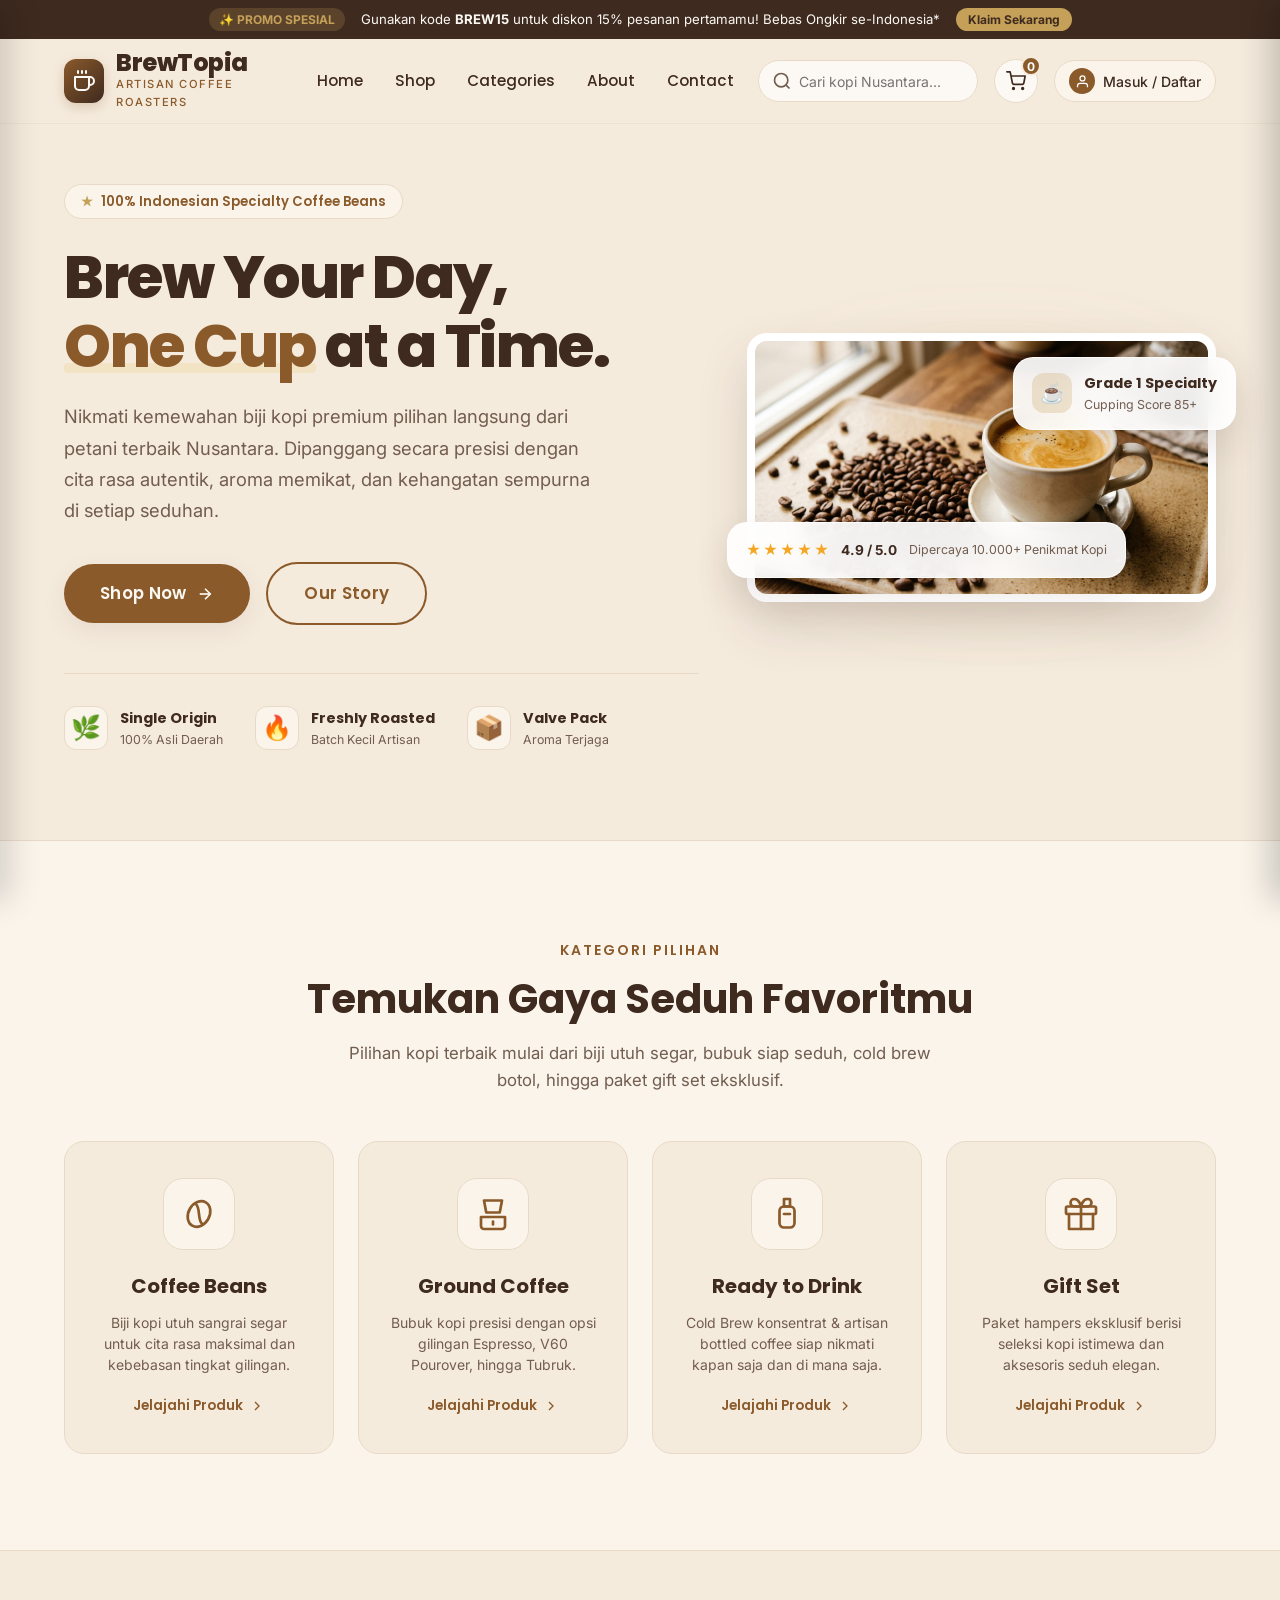
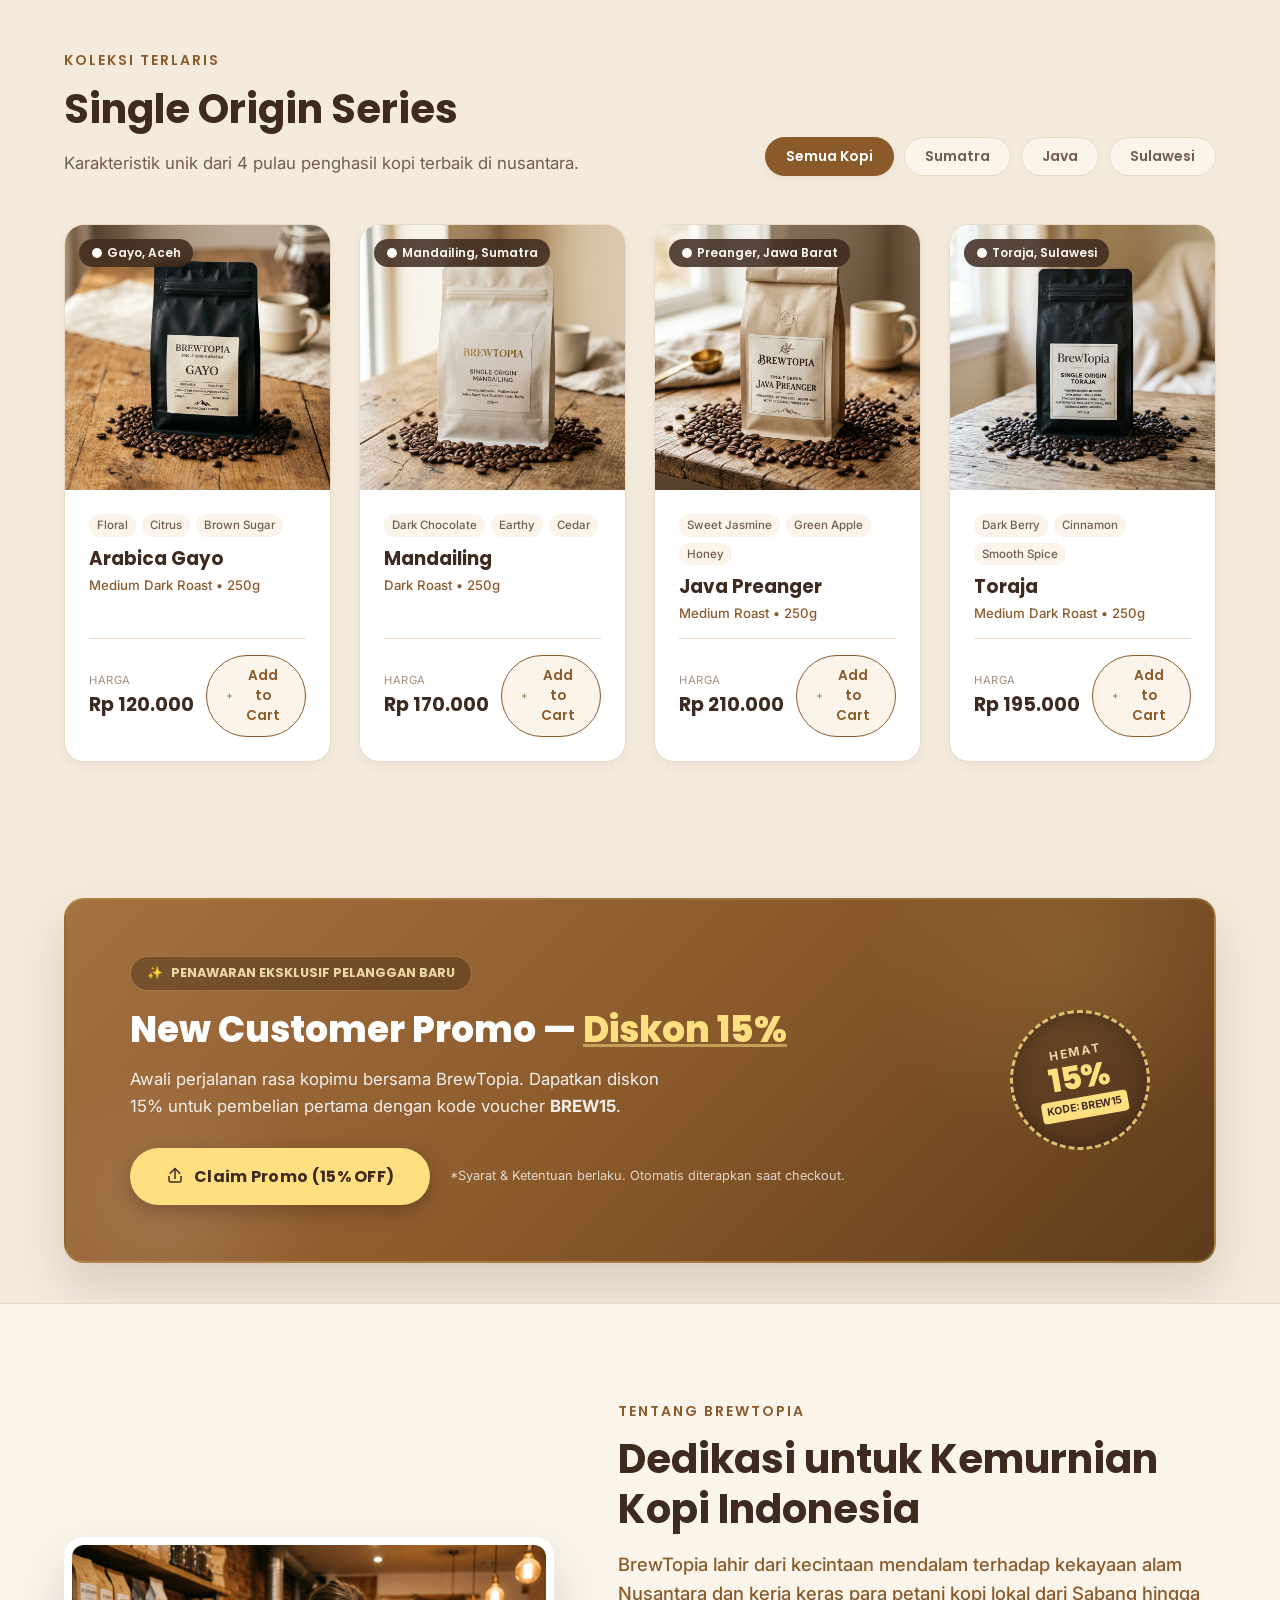
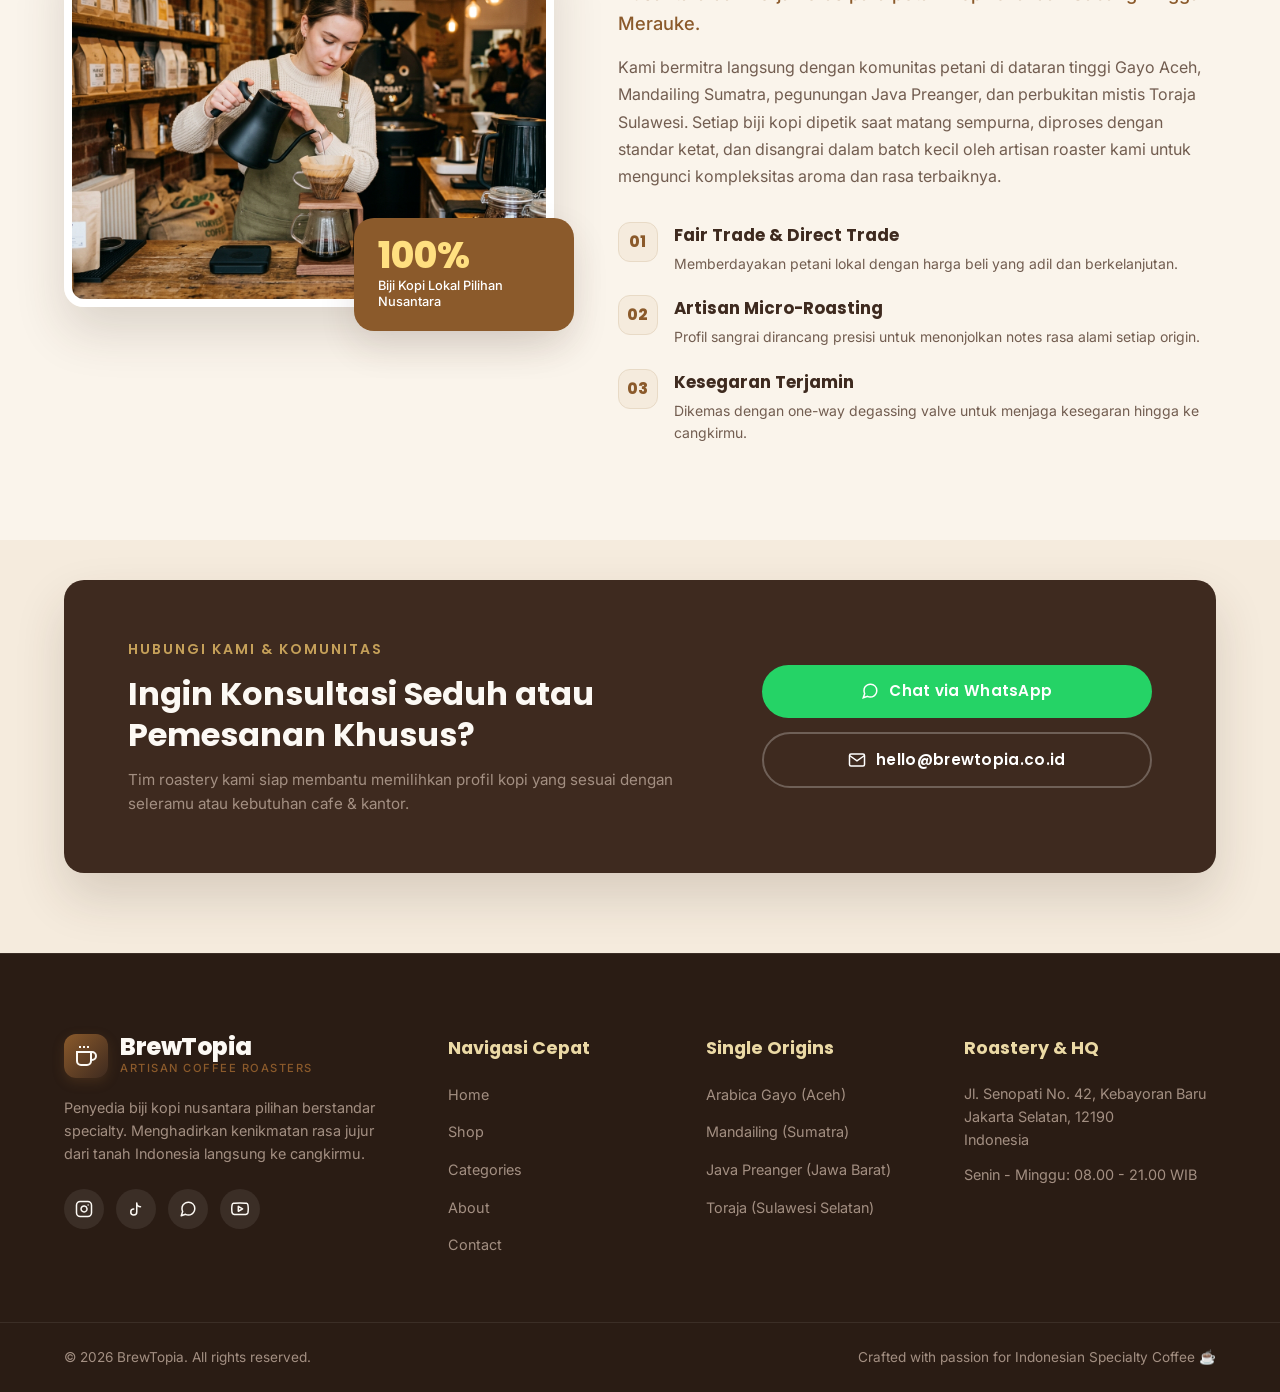
==== commit 4d3ed795: "Add files via upload" ====
--- a/index.html
+++ b/index.html
@@ -1,717 +1,660 @@
 <!DOCTYPE html>
 <html lang="id">
-
 <head>
-    <meta charset="UTF-8">
-    <meta name="viewport" content="width=device-width, initial-scale=1.0">
-    <title>BrewTopia — Premium Artisan Coffee Beans Indonesia</title>
-    <meta name="description"
-        content="BrewTopia menghadirkan biji kopi premium pilihan dari tanah Nusantara: Arabica Gayo, Mandailing, Java Preanger, dan Toraja. Cita rasa otentik dalam setiap seduhan.">
-
-    <!-- Google Fonts: Poppins & Inter -->
-    <link rel="preconnect" href="https://fonts.googleapis.com">
-    <link rel="preconnect" href="https://fonts.gstatic.com" crossorigin>
-    <link
-        href="https://fonts.googleapis.com/css2?family=Inter:wght@300;400;500;600;700&family=Poppins:wght@400;500;600;700;800&display=swap"
-        rel="stylesheet">
-
-    <link rel="stylesheet" href="styles.css">
+  <meta charset="UTF-8">
+  <meta name="viewport" content="width=device-width, initial-scale=1.0">
+  <title>BrewTopia — Premium Artisan Coffee Beans Indonesia</title>
+  <meta name="description" content="BrewTopia menghadirkan biji kopi premium pilihan dari tanah Nusantara: Arabica Gayo, Mandailing, Java Preanger, dan Toraja. Cita rasa otentik dalam setiap seduhan.">
+  
+  <!-- Google Fonts: Poppins & Inter -->
+  <link rel="preconnect" href="https://fonts.googleapis.com">
+  <link rel="preconnect" href="https://fonts.gstatic.com" crossorigin>
+  <link href="https://fonts.googleapis.com/css2?family=Inter:wght@300;400;500;600;700&family=Poppins:wght@400;500;600;700;800&display=swap" rel="stylesheet">
+  
+  <link rel="stylesheet" href="styles.css">
 </head>
-
 <body>
 
-    <!-- Top Announcement Bar -->
-    <div class="announcement-bar" id="announcementBar">
-        <div class="container announcement-content">
-            <span class="announcement-badge">✨ PROMO SPESIAL</span>
-            <span>Gunakan kode <strong>BREW15</strong> untuk diskon 15% pesanan pertamamu! Bebas Ongkir
-                se-Indonesia*</span>
-            <button class="btn-claim-mini" id="topClaimBtn" onclick="claimPromo('BREW15')">Klaim Sekarang</button>
-        </div>
-    </div>
-
-    <!-- Main Navigation -->
-    <header class="header" id="mainHeader">
-        <div class="container navbar">
-            <!-- Brand Logo -->
-            <a href="#home" class="brand-logo" id="brandLogo">
-                <div class="logo-icon-wrapper">
-                    <svg class="logo-svg" viewBox="0 0 24 24" fill="none" stroke="currentColor" stroke-width="2"
-                        stroke-linecap="round" stroke-linejoin="round">
-                        <path d="M17 8h1a4 4 0 1 1 0 8h-1"></path>
-                        <path d="M3 8h14v9a4 4 0 0 1-4 4H7a4 4 0 0 1-4-4Z"></path>
-                        <line x1="6" y1="2" x2="6" y2="4"></line>
-                        <line x1="10" y1="2" x2="10" y2="4"></line>
-                        <line x1="14" y1="2" x2="14" y2="4"></line>
-                    </svg>
-                </div>
-                <div class="logo-text-group">
-                    <span class="logo-name">BrewTopia</span>
-                    <span class="logo-tagline">Artisan Coffee Roasters</span>
-                </div>
+  <!-- Top Announcement Bar -->
+  <div class="announcement-bar" id="announcementBar">
+    <div class="container announcement-content">
+      <span class="announcement-badge">✨ PROMO SPESIAL</span>
+      <span>Gunakan kode <strong>BREW15</strong> untuk diskon 15% pesanan pertamamu! Bebas Ongkir se-Indonesia*</span>
+      <button class="btn-claim-mini" id="topClaimBtn" onclick="claimPromo('BREW15')">Klaim Sekarang</button>
+    </div>
+  </div>
+
+  <!-- Main Navigation -->
+  <header class="header" id="mainHeader">
+    <div class="container navbar">
+      <!-- Brand Logo -->
+      <a href="#home" class="brand-logo" id="brandLogo">
+        <div class="logo-icon-wrapper">
+          <svg class="logo-svg" viewBox="0 0 24 24" fill="none" stroke="currentColor" stroke-width="2" stroke-linecap="round" stroke-linejoin="round">
+            <path d="M17 8h1a4 4 0 1 1 0 8h-1"></path>
+            <path d="M3 8h14v9a4 4 0 0 1-4 4H7a4 4 0 0 1-4-4Z"></path>
+            <line x1="6" y1="2" x2="6" y2="4"></line>
+            <line x1="10" y1="2" x2="10" y2="4"></line>
+            <line x1="14" y1="2" x2="14" y2="4"></line>
+          </svg>
+        </div>
+        <div class="logo-text-group">
+          <span class="logo-name">BrewTopia</span>
+          <span class="logo-tagline">Artisan Coffee Roasters</span>
+        </div>
+      </a>
+
+      <!-- Desktop Navigation Menu -->
+      <nav class="nav-menu" id="navMenu">
+        <ul class="nav-list">
+          <li class="nav-item"><a href="#home" class="nav-link active">Home</a></li>
+          <li class="nav-item"><a href="#shop" class="nav-link">Shop</a></li>
+          <li class="nav-item"><a href="#categories" class="nav-link">Categories</a></li>
+          <li class="nav-item"><a href="#about" class="nav-link">About</a></li>
+          <li class="nav-item"><a href="#contact" class="nav-link">Contact</a></li>
+        </ul>
+      </nav>
+
+      <!-- Nav Actions (Search & Cart) -->
+      <div class="nav-actions">
+        <!-- Search Input Bar -->
+        <div class="search-wrapper" id="searchWrapper">
+          <svg class="action-icon search-icon" viewBox="0 0 24 24" fill="none" stroke="currentColor" stroke-width="2">
+            <circle cx="11" cy="11" r="8"></circle>
+            <line x1="21" y1="21" x2="16.65" y2="16.65"></line>
+          </svg>
+          <input type="text" id="searchInput" class="search-input" placeholder="Cari kopi Nusantara..." aria-label="Cari produk kopi" autocomplete="off">
+          <button class="search-clear-btn" id="searchClearBtn" aria-label="Hapus pencarian">&times;</button>
+          
+          <!-- Live Search Results Dropdown -->
+          <div class="search-dropdown" id="searchDropdown">
+            <div class="search-results-list" id="searchResultsList"></div>
+          </div>
+        </div>
+
+        <!-- Cart Button -->
+        <button class="cart-btn" id="cartToggleBtn" aria-label="Buka keranjang belanja">
+          <svg class="action-icon" viewBox="0 0 24 24" fill="none" stroke="currentColor" stroke-width="2" stroke-linecap="round" stroke-linejoin="round">
+            <circle cx="9" cy="21" r="1"></circle>
+            <circle cx="20" cy="21" r="1"></circle>
+            <path d="M1 1h4l2.68 13.39a2 2 0 0 0 2 1.61h9.72a2 2 0 0 0 2-1.61L23 6H6"></path>
+          </svg>
+          <span class="cart-badge" id="cartCountBadge">0</span>
+        </button>
+
+        <!-- User Account Button -->
+        <button class="nav-user-btn" id="navUserBtn" onclick="handleUserNavClick()" aria-label="Akun Pengguna">
+          <div class="user-avatar-mini" id="userAvatarMini">
+            <svg class="action-icon user-icon" viewBox="0 0 24 24" fill="none" stroke="currentColor" stroke-width="2">
+              <path d="M20 21v-2a4 4 0 0 0-4-4H8a4 4 0 0 0-4 4v2"></path>
+              <circle cx="12" cy="7" r="4"></circle>
+            </svg>
+          </div>
+          <span class="user-nav-label" id="userNavLabel">Masuk / Daftar</span>
+        </button>
+
+        <!-- Mobile Menu Toggle -->
+        <button class="mobile-toggle-btn" id="mobileMenuBtn" aria-label="Buka navigasi mobile">
+          <span></span>
+          <span></span>
+          <span></span>
+        </button>
+      </div>
+    </div>
+  </header>
+
+  <!-- Mobile Drawer Navigation -->
+  <div class="mobile-nav-drawer" id="mobileNavDrawer">
+    <div class="mobile-nav-header">
+      <span class="logo-name">BrewTopia</span>
+      <button class="close-drawer-btn" id="closeMobileNavBtn">&times;</button>
+    </div>
+
+    <!-- Mobile User Card -->
+    <div class="mobile-user-card" id="mobileUserCard" onclick="handleUserNavClick(); closeMobileMenu();">
+      <div class="mobile-user-avatar" id="mobileUserAvatar">
+        <svg viewBox="0 0 24 24" fill="none" stroke="currentColor" stroke-width="2">
+          <path d="M20 21v-2a4 4 0 0 0-4-4H8a4 4 0 0 0-4 4v2"></path>
+          <circle cx="12" cy="7" r="4"></circle>
+        </svg>
+      </div>
+      <div class="mobile-user-info">
+        <strong id="mobileUserName">Masuk / Daftar</strong>
+        <span id="mobileUserSubtitle">Klaim Diskon 15% & Poin Kopi</span>
+      </div>
+      <svg viewBox="0 0 24 24" fill="none" stroke="currentColor" stroke-width="2" class="mobile-user-arrow">
+        <polyline points="9 18 15 12 9 6"></polyline>
+      </svg>
+    </div>
+
+    <ul class="mobile-nav-list">
+      <li><a href="#home" class="mobile-nav-link" onclick="closeMobileMenu()">Home</a></li>
+      <li><a href="#shop" class="mobile-nav-link" onclick="closeMobileMenu()">Shop</a></li>
+      <li><a href="#categories" class="mobile-nav-link" onclick="closeMobileMenu()">Categories</a></li>
+      <li><a href="#about" class="mobile-nav-link" onclick="closeMobileMenu()">About</a></li>
+      <li><a href="#contact" class="mobile-nav-link" onclick="closeMobileMenu()">Contact</a></li>
+    </ul>
+    <div class="mobile-nav-footer">
+      <p>Cita Rasa Kopi Nusantara Terbaik</p>
+      <div class="promo-pill-mini" onclick="claimPromo('BREW15')">Diskon 15% Kode: <strong>BREW15</strong></div>
+    </div>
+  </div>
+  <div class="backdrop" id="drawerBackdrop"></div>
+
+  <!-- Hero Section -->
+  <section class="hero-section" id="home">
+    <div class="container hero-grid">
+      <!-- Hero Content -->
+      <div class="hero-text-content">
+        <div class="hero-tag">
+          <span class="gold-star">★</span> 100% Indonesian Specialty Coffee Beans
+        </div>
+        <h1 class="hero-headline">
+          Brew Your Day, <br>
+          <span class="highlight-text">One Cup</span> at a Time.
+        </h1>
+        <p class="hero-subheadline">
+          Nikmati kemewahan biji kopi premium pilihan langsung dari petani terbaik Nusantara. Dipanggang secara presisi dengan cita rasa autentik, aroma memikat, dan kehangatan sempurna di setiap seduhan.
+        </p>
+        <div class="hero-cta-group">
+          <a href="#shop" class="btn btn-primary btn-hero">
+            <span>Shop Now</span>
+            <svg viewBox="0 0 24 24" fill="none" stroke="currentColor" stroke-width="2.2" class="btn-icon">
+              <line x1="5" y1="12" x2="19" y2="12"></line>
+              <polyline points="12 5 19 12 12 19"></polyline>
+            </svg>
+          </a>
+          <a href="#about" class="btn btn-outline btn-hero">
+            <span>Our Story</span>
+          </a>
+        </div>
+
+        <!-- Trust Badges -->
+        <div class="hero-features">
+          <div class="feature-badge">
+            <div class="feature-icon">🌿</div>
+            <div class="feature-info">
+              <strong>Single Origin</strong>
+              <span>100% Asli Daerah</span>
+            </div>
+          </div>
+          <div class="feature-badge">
+            <div class="feature-icon">🔥</div>
+            <div class="feature-info">
+              <strong>Freshly Roasted</strong>
+              <span>Batch Kecil Artisan</span>
+            </div>
+          </div>
+          <div class="feature-badge">
+            <div class="feature-icon">📦</div>
+            <div class="feature-info">
+              <strong>Valve Pack</strong>
+              <span>Aroma Terjaga</span>
+            </div>
+          </div>
+        </div>
+      </div>
+
+      <!-- Hero Visual -->
+      <div class="hero-image-wrapper">
+        <div class="image-glow-bg"></div>
+        <div class="hero-image-card">
+          <img src="./assets/hero_coffee.jpg" alt="Biji kopi sangrai premium dan secangkir kopi hangat BrewTopia" class="hero-img" loading="eager">
+          
+          <!-- Floating Highlight Cards -->
+          <div class="floating-badge badge-top-right">
+            <div class="badge-icon-gold">☕</div>
+            <div>
+              <p class="badge-title">Grade 1 Specialty</p>
+              <p class="badge-desc">Cupping Score 85+</p>
+            </div>
+          </div>
+
+          <div class="floating-badge badge-bottom-left">
+            <div class="badge-avatar-group">
+              <span class="rating-stars">★★★★★</span>
+              <span class="rating-score">4.9 / 5.0</span>
+            </div>
+            <p class="badge-desc">Dipercaya 10.000+ Penikmat Kopi</p>
+          </div>
+        </div>
+      </div>
+    </div>
+  </section>
+
+  <!-- Categories Section -->
+  <section class="section categories-section" id="categories">
+    <div class="container">
+      <div class="section-header text-center">
+        <span class="section-subtitle">Kategori Pilihan</span>
+        <h2 class="section-title">Temukan Gaya Seduh Favoritmu</h2>
+        <p class="section-description">Pilihan kopi terbaik mulai dari biji utuh segar, bubuk siap seduh, cold brew botol, hingga paket gift set eksklusif.</p>
+      </div>
+
+      <div class="categories-grid">
+        <!-- Category 1: Coffee Beans -->
+        <div class="category-card" onclick="filterByCategory('beans')" data-category="beans">
+          <div class="category-icon-box">
+            <svg viewBox="0 0 24 24" fill="none" stroke="currentColor" stroke-width="1.8" stroke-linecap="round" stroke-linejoin="round">
+              <ellipse cx="12" cy="12" rx="7" ry="9" transform="rotate(30 12 12)"></ellipse>
+              <path d="M10 5.5 C 13 8, 11 16, 14 18.5"></path>
+            </svg>
+          </div>
+          <h3 class="category-name">Coffee Beans</h3>
+          <p class="category-desc">Biji kopi utuh sangrai segar untuk cita rasa maksimal dan kebebasan tingkat gilingan.</p>
+          <span class="category-link">
+            Jelajahi Produk 
+            <svg viewBox="0 0 24 24" fill="none" stroke="currentColor" stroke-width="2" class="link-arrow">
+              <polyline points="9 18 15 12 9 6"></polyline>
+            </svg>
+          </span>
+        </div>
+
+        <!-- Category 2: Ground Coffee -->
+        <div class="category-card" onclick="filterByCategory('ground')" data-category="ground">
+          <div class="category-icon-box">
+            <svg viewBox="0 0 24 24" fill="none" stroke="currentColor" stroke-width="1.8" stroke-linecap="round" stroke-linejoin="round">
+              <path d="M6 3h12l-1.5 8h-9L6 3z"></path>
+              <path d="M4 14h16v6a2 2 0 0 1-2 2H6a2 2 0 0 1-2-2v-6z"></path>
+              <line x1="12" y1="17" x2="12" y2="19"></line>
+            </svg>
+          </div>
+          <h3 class="category-name">Ground Coffee</h3>
+          <p class="category-desc">Bubuk kopi presisi dengan opsi gilingan Espresso, V60 Pourover, hingga Tubruk.</p>
+          <span class="category-link">
+            Jelajahi Produk 
+            <svg viewBox="0 0 24 24" fill="none" stroke="currentColor" stroke-width="2" class="link-arrow">
+              <polyline points="9 18 15 12 9 6"></polyline>
+            </svg>
+          </span>
+        </div>
+
+        <!-- Category 3: Ready to Drink -->
+        <div class="category-card" onclick="filterByCategory('rtd')" data-category="rtd">
+          <div class="category-icon-box">
+            <svg viewBox="0 0 24 24" fill="none" stroke="currentColor" stroke-width="1.8" stroke-linecap="round" stroke-linejoin="round">
+              <rect x="7" y="7" width="10" height="14" rx="3"></rect>
+              <path d="M10 2h4v5h-4z"></path>
+              <line x1="10" y1="12" x2="14" y2="12"></line>
+            </svg>
+          </div>
+          <h3 class="category-name">Ready to Drink</h3>
+          <p class="category-desc">Cold Brew konsentrat & artisan bottled coffee siap nikmati kapan saja dan di mana saja.</p>
+          <span class="category-link">
+            Jelajahi Produk 
+            <svg viewBox="0 0 24 24" fill="none" stroke="currentColor" stroke-width="2" class="link-arrow">
+              <polyline points="9 18 15 12 9 6"></polyline>
+            </svg>
+          </span>
+        </div>
+
+        <!-- Category 4: Gift Set -->
+        <div class="category-card" onclick="filterByCategory('gift')" data-category="gift">
+          <div class="category-icon-box">
+            <svg viewBox="0 0 24 24" fill="none" stroke="currentColor" stroke-width="1.8" stroke-linecap="round" stroke-linejoin="round">
+              <polyline points="20 12 20 22 4 22 4 12"></polyline>
+              <rect x="2" y="7" width="20" height="5" rx="1"></rect>
+              <line x1="12" y1="22" x2="12" y2="7"></line>
+              <path d="M12 7H7.5a2.5 2.5 0 0 1 0-5C11 2 12 7 12 7z"></path>
+              <path d="M12 7h4.5a2.5 2.5 0 0 0 0-5C13 2 12 7 12 7z"></path>
+            </svg>
+          </div>
+          <h3 class="category-name">Gift Set</h3>
+          <p class="category-desc">Paket hampers eksklusif berisi seleksi kopi istimewa dan aksesoris seduh elegan.</p>
+          <span class="category-link">
+            Jelajahi Produk 
+            <svg viewBox="0 0 24 24" fill="none" stroke="currentColor" stroke-width="2" class="link-arrow">
+              <polyline points="9 18 15 12 9 6"></polyline>
+            </svg>
+          </span>
+        </div>
+      </div>
+    </div>
+  </section>
+
+  <!-- Featured Products Section -->
+  <section class="section products-section" id="shop">
+    <div class="container">
+      <div class="section-header-flex">
+        <div>
+          <span class="section-subtitle">Koleksi Terlaris</span>
+          <h2 class="section-title">Single Origin Series</h2>
+          <p class="section-description">Karakteristik unik dari 4 pulau penghasil kopi terbaik di nusantara.</p>
+        </div>
+
+        <!-- Filter Tabs -->
+        <div class="filter-pills" id="filterPills">
+          <button class="filter-pill active" onclick="setProductFilter('all')">Semua Kopi</button>
+          <button class="filter-pill" onclick="setProductFilter('sumatra')">Sumatra</button>
+          <button class="filter-pill" onclick="setProductFilter('java')">Java</button>
+          <button class="filter-pill" onclick="setProductFilter('sulawesi')">Sulawesi</button>
+        </div>
+      </div>
+
+      <!-- Products Grid -->
+      <div class="products-grid" id="productsContainer">
+        <!-- Rendered dynamically by app.js for full state synchronization -->
+      </div>
+    </div>
+  </section>
+
+  <!-- Promo Banner Section -->
+  <section class="promo-section" id="promo">
+    <div class="container">
+      <div class="promo-banner-card">
+        <div class="promo-decor-circle circle-1"></div>
+        <div class="promo-decor-circle circle-2"></div>
+        
+        <div class="promo-content">
+          <div class="promo-badge">
+            <span class="sparkle">✨</span> PENAWARAN EKSKLUSIF PELANGGAN BARU
+          </div>
+          <h2 class="promo-title">
+            New Customer Promo — <span class="promo-highlight">Diskon 15%</span>
+          </h2>
+          <p class="promo-description">
+            Awali perjalanan rasa kopimu bersama BrewTopia. Dapatkan diskon 15% untuk pembelian pertama dengan kode voucher <strong>BREW15</strong>.
+          </p>
+          <div class="promo-actions">
+            <button class="btn btn-claim" id="claimPromoBtn" onclick="claimPromo('BREW15')">
+              <svg viewBox="0 0 24 24" fill="none" stroke="currentColor" stroke-width="2" class="btn-icon">
+                <path d="M20 12v6a2 2 0 0 1-2 2H6a2 2 0 0 1-2-2v-6"></path>
+                <path d="M12 2v14"></path>
+                <polyline points="19 9 12 2 5 9"></polyline>
+              </svg>
+              <span>Claim Promo (15% OFF)</span>
+            </button>
+            <span class="promo-terms">*Syarat & Ketentuan berlaku. Otomatis diterapkan saat checkout.</span>
+          </div>
+        </div>
+
+        <div class="promo-badge-visual">
+          <div class="promo-stamp">
+            <span class="stamp-sub">HEMAT</span>
+            <span class="stamp-main">15%</span>
+            <span class="stamp-code">KODE: BREW15</span>
+          </div>
+        </div>
+      </div>
+    </div>
+  </section>
+
+  <!-- About Us Section -->
+  <section class="section about-section" id="about">
+    <div class="container about-grid">
+      <!-- About Visual -->
+      <div class="about-image-wrapper">
+        <div class="about-image-card">
+          <img src="./assets/about_brew.jpg" alt="Barista BrewTopia menyeduh kopi pour over manual brew" class="about-img" loading="lazy">
+          <div class="about-stat-card">
+            <div class="stat-number">100%</div>
+            <div class="stat-label">Biji Kopi Lokal Pilihan Nusantara</div>
+          </div>
+        </div>
+      </div>
+
+      <!-- About Text -->
+      <div class="about-text-content">
+        <span class="section-subtitle">Tentang BrewTopia</span>
+        <h2 class="section-title">Dedikasi untuk Kemurnian Kopi Indonesia</h2>
+        <p class="about-lead">
+          BrewTopia lahir dari kecintaan mendalam terhadap kekayaan alam Nusantara dan kerja keras para petani kopi lokal dari Sabang hingga Merauke.
+        </p>
+        <p class="about-body">
+          Kami bermitra langsung dengan komunitas petani di dataran tinggi Gayo Aceh, Mandailing Sumatra, pegunungan Java Preanger, dan perbukitan mistis Toraja Sulawesi. Setiap biji kopi dipetik saat matang sempurna, diproses dengan standar ketat, dan disangrai dalam batch kecil oleh artisan roaster kami untuk mengunci kompleksitas aroma dan rasa terbaiknya.
+        </p>
+
+        <div class="about-values-grid">
+          <div class="value-item">
+            <div class="value-bullet">01</div>
+            <div>
+              <h4 class="value-title">Fair Trade & Direct Trade</h4>
+              <p class="value-desc">Memberdayakan petani lokal dengan harga beli yang adil dan berkelanjutan.</p>
+            </div>
+          </div>
+          <div class="value-item">
+            <div class="value-bullet">02</div>
+            <div>
+              <h4 class="value-title">Artisan Micro-Roasting</h4>
+              <p class="value-desc">Profil sangrai dirancang presisi untuk menonjolkan notes rasa alami setiap origin.</p>
+            </div>
+          </div>
+          <div class="value-item">
+            <div class="value-bullet">03</div>
+            <div>
+              <h4 class="value-title">Kesegaran Terjamin</h4>
+              <p class="value-desc">Dikemas dengan one-way degassing valve untuk menjaga kesegaran hingga ke cangkirmu.</p>
+            </div>
+          </div>
+        </div>
+      </div>
+    </div>
+  </section>
+
+  <!-- Contact & Newsletter Section -->
+  <section class="section contact-section" id="contact">
+    <div class="container">
+      <div class="newsletter-card">
+        <div class="newsletter-info">
+          <span class="section-subtitle gold">Hubungi Kami & Komunitas</span>
+          <h2 class="newsletter-title">Ingin Konsultasi Seduh atau Pemesanan Khusus?</h2>
+          <p class="newsletter-desc">Tim roastery kami siap membantu memilihkan profil kopi yang sesuai dengan seleramu atau kebutuhan cafe & kantor.</p>
+        </div>
+        <div class="newsletter-form-box">
+          <div class="contact-buttons-group">
+            <a href="https://wa.me/6281234567890?text=Halo%20BrewTopia,%20saya%20tertarik%20dengan%20koleksi%20kopi%20premium%20Anda." target="_blank" rel="noopener" class="btn btn-whatsapp">
+              <svg viewBox="0 0 24 24" fill="none" stroke="currentColor" stroke-width="2" class="btn-icon">
+                <path d="M21 11.5a8.38 8.38 0 0 1-.9 3.8 8.5 8.5 0 0 1-7.6 4.7 8.38 8.38 0 0 1-3.8-.9L3 21l1.9-5.7a8.38 8.38 0 0 1-.9-3.8 8.5 8.5 0 0 1 4.7-7.6 8.38 8.38 0 0 1 3.8-.9h.5a8.48 8.48 0 0 1 8 8v.5z"></path>
+              </svg>
+              <span>Chat via WhatsApp</span>
             </a>
-
-            <!-- Desktop Navigation Menu -->
-            <nav class="nav-menu" id="navMenu">
-                <ul class="nav-list">
-                    <li class="nav-item"><a href="#home" class="nav-link active">Home</a></li>
-                    <li class="nav-item"><a href="#shop" class="nav-link">Shop</a></li>
-                    <li class="nav-item"><a href="#categories" class="nav-link">Categories</a></li>
-                    <li class="nav-item"><a href="#about" class="nav-link">About</a></li>
-                    <li class="nav-item"><a href="#contact" class="nav-link">Contact</a></li>
-                </ul>
-            </nav>
-
-            <!-- Nav Actions (Search & Cart) -->
-            <div class="nav-actions">
-                <!-- Search Input Bar -->
-                <div class="search-wrapper" id="searchWrapper">
-                    <svg class="action-icon search-icon" viewBox="0 0 24 24" fill="none" stroke="currentColor"
-                        stroke-width="2">
-                        <circle cx="11" cy="11" r="8"></circle>
-                        <line x1="21" y1="21" x2="16.65" y2="16.65"></line>
-                    </svg>
-                    <input type="text" id="searchInput" class="search-input" placeholder="Cari kopi Nusantara..."
-                        aria-label="Cari produk kopi" autocomplete="off">
-                    <button class="search-clear-btn" id="searchClearBtn" aria-label="Hapus pencarian">&times;</button>
-
-                    <!-- Live Search Results Dropdown -->
-                    <div class="search-dropdown" id="searchDropdown">
-                        <div class="search-results-list" id="searchResultsList"></div>
-                    </div>
-                </div>
-
-                <!-- Cart Button -->
-                <button class="cart-btn" id="cartToggleBtn" aria-label="Buka keranjang belanja">
-                    <svg class="action-icon" viewBox="0 0 24 24" fill="none" stroke="currentColor" stroke-width="2"
-                        stroke-linecap="round" stroke-linejoin="round">
-                        <circle cx="9" cy="21" r="1"></circle>
-                        <circle cx="20" cy="21" r="1"></circle>
-                        <path d="M1 1h4l2.68 13.39a2 2 0 0 0 2 1.61h9.72a2 2 0 0 0 2-1.61L23 6H6"></path>
-                    </svg>
-                    <span class="cart-badge" id="cartCountBadge">0</span>
-                </button>
-
-                <!-- User Account Button -->
-                <button class="nav-user-btn" id="navUserBtn" onclick="handleUserNavClick()" aria-label="Akun Pengguna">
-                    <div class="user-avatar-mini" id="userAvatarMini">
-                        <svg class="action-icon user-icon" viewBox="0 0 24 24" fill="none" stroke="currentColor"
-                            stroke-width="2">
-                            <path d="M20 21v-2a4 4 0 0 0-4-4H8a4 4 0 0 0-4 4v2"></path>
-                            <circle cx="12" cy="7" r="4"></circle>
-                        </svg>
-                    </div>
-                    <span class="user-nav-label" id="userNavLabel">Masuk / Daftar</span>
-                </button>
-
-                <!-- Mobile Menu Toggle -->
-                <button class="mobile-toggle-btn" id="mobileMenuBtn" aria-label="Buka navigasi mobile">
-                    <span></span>
-                    <span></span>
-                    <span></span>
-                </button>
-            </div>
-        </div>
-    </header>
-
-    <!-- Mobile Drawer Navigation -->
-    <div class="mobile-nav-drawer" id="mobileNavDrawer">
-        <div class="mobile-nav-header">
+            <a href="mailto:hello@brewtopia.co.id" class="btn btn-outline-light">
+              <svg viewBox="0 0 24 24" fill="none" stroke="currentColor" stroke-width="2" class="btn-icon">
+                <path d="M4 4h16c1.1 0 2 .9 2 2v12c0 1.1-.9 2-2 2H4c-1.1 0-2-.9-2-2V6c0-1.1.9-2 2-2z"></path>
+                <polyline points="22,6 12,13 2,6"></polyline>
+              </svg>
+              <span>hello@brewtopia.co.id</span>
+            </a>
+          </div>
+        </div>
+      </div>
+    </div>
+  </section>
+
+  <!-- Footer -->
+  <footer class="footer">
+    <div class="container footer-content">
+      <div class="footer-brand-col">
+        <a href="#home" class="brand-logo footer-logo">
+          <div class="logo-icon-wrapper">
+            <svg class="logo-svg" viewBox="0 0 24 24" fill="none" stroke="currentColor" stroke-width="2">
+              <path d="M17 8h1a4 4 0 1 1 0 8h-1"></path>
+              <path d="M3 8h14v9a4 4 0 0 1-4 4H7a4 4 0 0 1-4-4Z"></path>
+              <line x1="6" y1="2" x2="6" y2="4"></line>
+              <line x1="10" y1="2" x2="10" y2="4"></line>
+              <line x1="14" y1="2" x2="14" y2="4"></line>
+            </svg>
+          </div>
+          <div class="logo-text-group">
             <span class="logo-name">BrewTopia</span>
-            <button class="close-drawer-btn" id="closeMobileNavBtn">&times;</button>
-        </div>
-
-        <!-- Mobile User Card -->
-        <div class="mobile-user-card" id="mobileUserCard" onclick="handleUserNavClick(); closeMobileMenu();">
-            <div class="mobile-user-avatar" id="mobileUserAvatar">
-                <svg viewBox="0 0 24 24" fill="none" stroke="currentColor" stroke-width="2">
-                    <path d="M20 21v-2a4 4 0 0 0-4-4H8a4 4 0 0 0-4 4v2"></path>
-                    <circle cx="12" cy="7" r="4"></circle>
-                </svg>
-            </div>
-            <div class="mobile-user-info">
-                <strong id="mobileUserName">Masuk / Daftar</strong>
-                <span id="mobileUserSubtitle">Klaim Diskon 15% & Poin Kopi</span>
-            </div>
-            <svg viewBox="0 0 24 24" fill="none" stroke="currentColor" stroke-width="2" class="mobile-user-arrow">
-                <polyline points="9 18 15 12 9 6"></polyline>
-            </svg>
-        </div>
-
-        <ul class="mobile-nav-list">
-            <li><a href="#home" class="mobile-nav-link" onclick="closeMobileMenu()">Home</a></li>
-            <li><a href="#shop" class="mobile-nav-link" onclick="closeMobileMenu()">Shop</a></li>
-            <li><a href="#categories" class="mobile-nav-link" onclick="closeMobileMenu()">Categories</a></li>
-            <li><a href="#about" class="mobile-nav-link" onclick="closeMobileMenu()">About</a></li>
-            <li><a href="#contact" class="mobile-nav-link" onclick="closeMobileMenu()">Contact</a></li>
+            <span class="logo-tagline">Artisan Coffee Roasters</span>
+          </div>
+        </a>
+        <p class="footer-tagline-text">
+          Penyedia biji kopi nusantara pilihan berstandar specialty. Menghadirkan kenikmatan rasa jujur dari tanah Indonesia langsung ke cangkirmu.
+        </p>
+        
+        <!-- Social Media Icons -->
+        <div class="social-links">
+          <a href="https://instagram.com" target="_blank" rel="noopener" class="social-link" aria-label="Instagram BrewTopia">
+            <svg viewBox="0 0 24 24" fill="none" stroke="currentColor" stroke-width="2" stroke-linecap="round" stroke-linejoin="round">
+              <rect x="2" y="2" width="20" height="20" rx="5" ry="5"></rect>
+              <path d="M16 11.37A4 4 0 1 1 12.63 8 4 4 0 0 1 16 11.37z"></path>
+              <line x1="17.5" y1="6.5" x2="17.51" y2="6.5"></line>
+            </svg>
+          </a>
+          <a href="https://tiktok.com" target="_blank" rel="noopener" class="social-link" aria-label="TikTok BrewTopia">
+            <svg viewBox="0 0 24 24" fill="none" stroke="currentColor" stroke-width="2" stroke-linecap="round" stroke-linejoin="round">
+              <path d="M9 12a4 4 0 1 0 4 4V4a5 5 0 0 0 5 5"></path>
+            </svg>
+          </a>
+          <a href="https://wa.me/6281234567890" target="_blank" rel="noopener" class="social-link" aria-label="WhatsApp BrewTopia">
+            <svg viewBox="0 0 24 24" fill="none" stroke="currentColor" stroke-width="2" stroke-linecap="round" stroke-linejoin="round">
+              <path d="M21 11.5a8.38 8.38 0 0 1-.9 3.8 8.5 8.5 0 0 1-7.6 4.7 8.38 8.38 0 0 1-3.8-.9L3 21l1.9-5.7a8.38 8.38 0 0 1-.9-3.8 8.5 8.5 0 0 1 4.7-7.6 8.38 8.38 0 0 1 3.8-.9h.5a8.48 8.48 0 0 1 8 8v.5z"></path>
+            </svg>
+          </a>
+          <a href="https://youtube.com" target="_blank" rel="noopener" class="social-link" aria-label="YouTube BrewTopia">
+            <svg viewBox="0 0 24 24" fill="none" stroke="currentColor" stroke-width="2" stroke-linecap="round" stroke-linejoin="round">
+              <path d="M22.54 6.42a2.78 2.78 0 0 0-1.94-2C18.88 4 12 4 12 4s-6.88 0-8.6.46a2.78 2.78 0 0 0-1.94 2A29 29 0 0 0 1 11.75a29 29 0 0 0 .46 5.33A2.78 2.78 0 0 0 3.4 19c1.72.46 8.6.46 8.6.46s6.88 0 8.6-.46a2.78 2.78 0 0 0 1.94-2 29 29 0 0 0 .46-5.25 29 29 0 0 0-.46-5.33z"></path>
+              <polygon points="9.75 15.02 15.5 11.75 9.75 8.48 9.75 15.02"></polygon>
+            </svg>
+          </a>
+        </div>
+      </div>
+
+      <!-- Footer Nav Column -->
+      <div class="footer-links-col">
+        <h4 class="footer-heading">Navigasi Cepat</h4>
+        <ul class="footer-links-list">
+          <li><a href="#home">Home</a></li>
+          <li><a href="#shop">Shop</a></li>
+          <li><a href="#categories">Categories</a></li>
+          <li><a href="#about">About</a></li>
+          <li><a href="#contact">Contact</a></li>
         </ul>
-        <div class="mobile-nav-footer">
-            <p>Cita Rasa Kopi Nusantara Terbaik</p>
-            <div class="promo-pill-mini" onclick="claimPromo('BREW15')">Diskon 15% Kode: <strong>BREW15</strong></div>
-        </div>
-    </div>
-    <div class="backdrop" id="drawerBackdrop"></div>
-
-    <!-- Hero Section -->
-    <section class="hero-section" id="home">
-        <div class="container hero-grid">
-            <!-- Hero Content -->
-            <div class="hero-text-content">
-                <div class="hero-tag">
-                    <span class="gold-star">★</span> 100% Indonesian Specialty Coffee Beans
-                </div>
-                <h1 class="hero-headline">
-                    Brew Your Day, <br>
-                    <span class="highlight-text">One Cup</span> at a Time.
-                </h1>
-                <p class="hero-subheadline">
-                    Nikmati kemewahan biji kopi premium pilihan langsung dari petani terbaik Nusantara. Dipanggang
-                    secara presisi dengan cita rasa autentik, aroma memikat, dan kehangatan sempurna di setiap seduhan.
-                </p>
-                <div class="hero-cta-group">
-                    <a href="#shop" class="btn btn-primary btn-hero">
-                        <span>Shop Now</span>
-                        <svg viewBox="0 0 24 24" fill="none" stroke="currentColor" stroke-width="2.2" class="btn-icon">
-                            <line x1="5" y1="12" x2="19" y2="12"></line>
-                            <polyline points="12 5 19 12 12 19"></polyline>
-                        </svg>
-                    </a>
-                    <a href="#about" class="btn btn-outline btn-hero">
-                        <span>Our Story</span>
-                    </a>
-                </div>
-
-                <!-- Trust Badges -->
-                <div class="hero-features">
-                    <div class="feature-badge">
-                        <div class="feature-icon">🌿</div>
-                        <div class="feature-info">
-                            <strong>Single Origin</strong>
-                            <span>100% Asli Daerah</span>
-                        </div>
-                    </div>
-                    <div class="feature-badge">
-                        <div class="feature-icon">🔥</div>
-                        <div class="feature-info">
-                            <strong>Freshly Roasted</strong>
-                            <span>Batch Kecil Artisan</span>
-                        </div>
-                    </div>
-                    <div class="feature-badge">
-                        <div class="feature-icon">📦</div>
-                        <div class="feature-info">
-                            <strong>Valve Pack</strong>
-                            <span>Aroma Terjaga</span>
-                        </div>
-                    </div>
-                </div>
-            </div>
-
-            <!-- Hero Visual -->
-            <div class="hero-image-wrapper">
-                <div class="image-glow-bg"></div>
-                <div class="hero-image-card">
-                    <img src="./assets/hero_coffee.jpg"
-                        alt="Biji kopi sangrai premium dan secangkir kopi hangat BrewTopia" class="hero-img"
-                        loading="eager">
-
-                    <!-- Floating Highlight Cards -->
-                    <div class="floating-badge badge-top-right">
-                        <div class="badge-icon-gold">☕</div>
-                        <div>
-                            <p class="badge-title">Grade 1 Specialty</p>
-                            <p class="badge-desc">Cupping Score 85+</p>
-                        </div>
-                    </div>
-
-                    <div class="floating-badge badge-bottom-left">
-                        <div class="badge-avatar-group">
-                            <span class="rating-stars">★★★★★</span>
-                            <span class="rating-score">4.9 / 5.0</span>
-                        </div>
-                        <p class="badge-desc">Dipercaya 10.000+ Penikmat Kopi</p>
-                    </div>
-                </div>
-            </div>
-        </div>
-    </section>
-
-    <!-- Categories Section -->
-    <section class="section categories-section" id="categories">
-        <div class="container">
-            <div class="section-header text-center">
-                <span class="section-subtitle">Kategori Pilihan</span>
-                <h2 class="section-title">Temukan Gaya Seduh Favoritmu</h2>
-                <p class="section-description">Pilihan kopi terbaik mulai dari biji utuh segar, bubuk siap seduh, cold
-                    brew botol, hingga paket gift set eksklusif.</p>
-            </div>
-
-            <div class="categories-grid">
-                <!-- Category 1: Coffee Beans -->
-                <div class="category-card" onclick="filterByCategory('beans')" data-category="beans">
-                    <div class="category-icon-box">
-                        <svg viewBox="0 0 24 24" fill="none" stroke="currentColor" stroke-width="1.8"
-                            stroke-linecap="round" stroke-linejoin="round">
-                            <ellipse cx="12" cy="12" rx="7" ry="9" transform="rotate(30 12 12)"></ellipse>
-                            <path d="M10 5.5 C 13 8, 11 16, 14 18.5"></path>
-                        </svg>
-                    </div>
-                    <h3 class="category-name">Coffee Beans</h3>
-                    <p class="category-desc">Biji kopi utuh sangrai segar untuk cita rasa maksimal dan kebebasan tingkat
-                        gilingan.</p>
-                    <span class="category-link">
-                        Jelajahi Produk
-                        <svg viewBox="0 0 24 24" fill="none" stroke="currentColor" stroke-width="2" class="link-arrow">
-                            <polyline points="9 18 15 12 9 6"></polyline>
-                        </svg>
-                    </span>
-                </div>
-
-                <!-- Category 2: Ground Coffee -->
-                <div class="category-card" onclick="filterByCategory('ground')" data-category="ground">
-                    <div class="category-icon-box">
-                        <svg viewBox="0 0 24 24" fill="none" stroke="currentColor" stroke-width="1.8"
-                            stroke-linecap="round" stroke-linejoin="round">
-                            <path d="M6 3h12l-1.5 8h-9L6 3z"></path>
-                            <path d="M4 14h16v6a2 2 0 0 1-2 2H6a2 2 0 0 1-2-2v-6z"></path>
-                            <line x1="12" y1="17" x2="12" y2="19"></line>
-                        </svg>
-                    </div>
-                    <h3 class="category-name">Ground Coffee</h3>
-                    <p class="category-desc">Bubuk kopi presisi dengan opsi gilingan Espresso, V60 Pourover, hingga
-                        Tubruk.</p>
-                    <span class="category-link">
-                        Jelajahi Produk
-                        <svg viewBox="0 0 24 24" fill="none" stroke="currentColor" stroke-width="2" class="link-arrow">
-                            <polyline points="9 18 15 12 9 6"></polyline>
-                        </svg>
-                    </span>
-                </div>
-
-                <!-- Category 3: Ready to Drink -->
-                <div class="category-card" onclick="filterByCategory('rtd')" data-category="rtd">
-                    <div class="category-icon-box">
-                        <svg viewBox="0 0 24 24" fill="none" stroke="currentColor" stroke-width="1.8"
-                            stroke-linecap="round" stroke-linejoin="round">
-                            <rect x="7" y="7" width="10" height="14" rx="3"></rect>
-                            <path d="M10 2h4v5h-4z"></path>
-                            <line x1="10" y1="12" x2="14" y2="12"></line>
-                        </svg>
-                    </div>
-                    <h3 class="category-name">Ready to Drink</h3>
-                    <p class="category-desc">Cold Brew konsentrat & artisan bottled coffee siap nikmati kapan saja dan
-                        di mana saja.</p>
-                    <span class="category-link">
-                        Jelajahi Produk
-                        <svg viewBox="0 0 24 24" fill="none" stroke="currentColor" stroke-width="2" class="link-arrow">
-                            <polyline points="9 18 15 12 9 6"></polyline>
-                        </svg>
-                    </span>
-                </div>
-
-                <!-- Category 4: Gift Set -->
-                <div class="category-card" onclick="filterByCategory('gift')" data-category="gift">
-                    <div class="category-icon-box">
-                        <svg viewBox="0 0 24 24" fill="none" stroke="currentColor" stroke-width="1.8"
-                            stroke-linecap="round" stroke-linejoin="round">
-                            <polyline points="20 12 20 22 4 22 4 12"></polyline>
-                            <rect x="2" y="7" width="20" height="5" rx="1"></rect>
-                            <line x1="12" y1="22" x2="12" y2="7"></line>
-                            <path d="M12 7H7.5a2.5 2.5 0 0 1 0-5C11 2 12 7 12 7z"></path>
-                            <path d="M12 7h4.5a2.5 2.5 0 0 0 0-5C13 2 12 7 12 7z"></path>
-                        </svg>
-                    </div>
-                    <h3 class="category-name">Gift Set</h3>
-                    <p class="category-desc">Paket hampers eksklusif berisi seleksi kopi istimewa dan aksesoris seduh
-                        elegan.</p>
-                    <span class="category-link">
-                        Jelajahi Produk
-                        <svg viewBox="0 0 24 24" fill="none" stroke="currentColor" stroke-width="2" class="link-arrow">
-                            <polyline points="9 18 15 12 9 6"></polyline>
-                        </svg>
-                    </span>
-                </div>
-            </div>
-        </div>
-    </section>
-
-    <!-- Featured Products Section -->
-    <section class="section products-section" id="shop">
-        <div class="container">
-            <div class="section-header-flex">
-                <div>
-                    <span class="section-subtitle">Koleksi Terlaris</span>
-                    <h2 class="section-title">Single Origin Series</h2>
-                    <p class="section-description">Karakteristik unik dari 4 pulau penghasil kopi terbaik di nusantara.
-                    </p>
-                </div>
-
-                <!-- Filter Tabs -->
-                <div class="filter-pills" id="filterPills">
-                    <button class="filter-pill active" onclick="setProductFilter('all')">Semua Kopi</button>
-                    <button class="filter-pill" onclick="setProductFilter('sumatra')">Sumatra</button>
-                    <button class="filter-pill" onclick="setProductFilter('java')">Java</button>
-                    <button class="filter-pill" onclick="setProductFilter('sulawesi')">Sulawesi</button>
-                </div>
-            </div>
-
-            <!-- Products Grid -->
-            <div class="products-grid" id="productsContainer">
-                <!-- Rendered dynamically by app.js for full state synchronization -->
-            </div>
-        </div>
-    </section>
-
-    <!-- Promo Banner Section -->
-    <section class="promo-section" id="promo">
-        <div class="container">
-            <div class="promo-banner-card">
-                <div class="promo-decor-circle circle-1"></div>
-                <div class="promo-decor-circle circle-2"></div>
-
-                <div class="promo-content">
-                    <div class="promo-badge">
-                        <span class="sparkle">✨</span> PENAWARAN EKSKLUSIF PELANGGAN BARU
-                    </div>
-                    <h2 class="promo-title">
-                        New Customer Promo — <span class="promo-highlight">Diskon 15%</span>
-                    </h2>
-                    <p class="promo-description">
-                        Awali perjalanan rasa kopimu bersama BrewTopia. Dapatkan diskon 15% untuk pembelian pertama
-                        dengan kode voucher <strong>BREW15</strong>.
-                    </p>
-                    <div class="promo-actions">
-                        <button class="btn btn-claim" id="claimPromoBtn" onclick="claimPromo('BREW15')">
-                            <svg viewBox="0 0 24 24" fill="none" stroke="currentColor" stroke-width="2"
-                                class="btn-icon">
-                                <path d="M20 12v6a2 2 0 0 1-2 2H6a2 2 0 0 1-2-2v-6"></path>
-                                <path d="M12 2v14"></path>
-                                <polyline points="19 9 12 2 5 9"></polyline>
-                            </svg>
-                            <span>Claim Promo (15% OFF)</span>
-                        </button>
-                        <span class="promo-terms">*Syarat & Ketentuan berlaku. Otomatis diterapkan saat checkout.</span>
-                    </div>
-                </div>
-
-                <div class="promo-badge-visual">
-                    <div class="promo-stamp">
-                        <span class="stamp-sub">HEMAT</span>
-                        <span class="stamp-main">15%</span>
-                        <span class="stamp-code">KODE: BREW15</span>
-                    </div>
-                </div>
-            </div>
-        </div>
-    </section>
-
-    <!-- About Us Section -->
-    <section class="section about-section" id="about">
-        <div class="container about-grid">
-            <!-- About Visual -->
-            <div class="about-image-wrapper">
-                <div class="about-image-card">
-                    <img src="./assets/about_brew.jpg" alt="Barista BrewTopia menyeduh kopi pour over manual brew"
-                        class="about-img" loading="lazy">
-                    <div class="about-stat-card">
-                        <div class="stat-number">100%</div>
-                        <div class="stat-label">Biji Kopi Lokal Pilihan Nusantara</div>
-                    </div>
-                </div>
-            </div>
-
-            <!-- About Text -->
-            <div class="about-text-content">
-                <span class="section-subtitle">Tentang BrewTopia</span>
-                <h2 class="section-title">Dedikasi untuk Kemurnian Kopi Indonesia</h2>
-                <p class="about-lead">
-                    BrewTopia lahir dari kecintaan mendalam terhadap kekayaan alam Nusantara dan kerja keras para petani
-                    kopi lokal dari Sabang hingga Merauke.
-                </p>
-                <p class="about-body">
-                    Kami bermitra langsung dengan komunitas petani di dataran tinggi Gayo Aceh, Mandailing Sumatra,
-                    pegunungan Java Preanger, dan perbukitan mistis Toraja Sulawesi. Setiap biji kopi dipetik saat
-                    matang sempurna, diproses dengan standar ketat, dan disangrai dalam batch kecil oleh artisan roaster
-                    kami untuk mengunci kompleksitas aroma dan rasa terbaiknya.
-                </p>
-
-                <div class="about-values-grid">
-                    <div class="value-item">
-                        <div class="value-bullet">01</div>
-                        <div>
-                            <h4 class="value-title">Fair Trade & Direct Trade</h4>
-                            <p class="value-desc">Memberdayakan petani lokal dengan harga beli yang adil dan
-                                berkelanjutan.</p>
-                        </div>
-                    </div>
-                    <div class="value-item">
-                        <div class="value-bullet">02</div>
-                        <div>
-                            <h4 class="value-title">Artisan Micro-Roasting</h4>
-                            <p class="value-desc">Profil sangrai dirancang presisi untuk menonjolkan notes rasa alami
-                                setiap origin.</p>
-                        </div>
-                    </div>
-                    <div class="value-item">
-                        <div class="value-bullet">03</div>
-                        <div>
-                            <h4 class="value-title">Kesegaran Terjamin</h4>
-                            <p class="value-desc">Dikemas dengan one-way degassing valve untuk menjaga kesegaran hingga
-                                ke cangkirmu.</p>
-                        </div>
-                    </div>
-                </div>
-            </div>
-        </div>
-    </section>
-
-    <!-- Contact & Newsletter Section -->
-    <section class="section contact-section" id="contact">
-        <div class="container">
-            <div class="newsletter-card">
-                <div class="newsletter-info">
-                    <span class="section-subtitle gold">Hubungi Kami & Komunitas</span>
-                    <h2 class="newsletter-title">Ingin Konsultasi Seduh atau Pemesanan Khusus?</h2>
-                    <p class="newsletter-desc">Tim roastery kami siap membantu memilihkan profil kopi yang sesuai dengan
-                        seleramu atau kebutuhan cafe & kantor.</p>
-                </div>
-                <div class="newsletter-form-box">
-                    <div class="contact-buttons-group">
-                        <a href="https://wa.me/6281234567890?text=Halo%20BrewTopia,%20saya%20tertarik%20dengan%20koleksi%20kopi%20premium%20Anda."
-                            target="_blank" rel="noopener" class="btn btn-whatsapp">
-                            <svg viewBox="0 0 24 24" fill="none" stroke="currentColor" stroke-width="2"
-                                class="btn-icon">
-                                <path
-                                    d="M21 11.5a8.38 8.38 0 0 1-.9 3.8 8.5 8.5 0 0 1-7.6 4.7 8.38 8.38 0 0 1-3.8-.9L3 21l1.9-5.7a8.38 8.38 0 0 1-.9-3.8 8.5 8.5 0 0 1 4.7-7.6 8.38 8.38 0 0 1 3.8-.9h.5a8.48 8.48 0 0 1 8 8v.5z">
-                                </path>
-                            </svg>
-                            <span>Chat via WhatsApp</span>
-                        </a>
-                        <a href="mailto:hello@brewtopia.co.id" class="btn btn-outline-light">
-                            <svg viewBox="0 0 24 24" fill="none" stroke="currentColor" stroke-width="2"
-                                class="btn-icon">
-                                <path d="M4 4h16c1.1 0 2 .9 2 2v12c0 1.1-.9 2-2 2H4c-1.1 0-2-.9-2-2V6c0-1.1.9-2 2-2z">
-                                </path>
-                                <polyline points="22,6 12,13 2,6"></polyline>
-                            </svg>
-                            <span>hello@brewtopia.co.id</span>
-                        </a>
-                    </div>
-                </div>
-            </div>
-        </div>
-    </section>
-
-    <!-- Footer -->
-    <footer class="footer">
-        <div class="container footer-content">
-            <div class="footer-brand-col">
-                <a href="#home" class="brand-logo footer-logo">
-                    <div class="logo-icon-wrapper">
-                        <svg class="logo-svg" viewBox="0 0 24 24" fill="none" stroke="currentColor" stroke-width="2">
-                            <path d="M17 8h1a4 4 0 1 1 0 8h-1"></path>
-                            <path d="M3 8h14v9a4 4 0 0 1-4 4H7a4 4 0 0 1-4-4Z"></path>
-                            <line x1="6" y1="2" x2="6" y2="4"></line>
-                            <line x1="10" y1="2" x2="10" y2="4"></line>
-                            <line x1="14" y1="2" x2="14" y2="4"></line>
-                        </svg>
-                    </div>
-                    <div class="logo-text-group">
-                        <span class="logo-name">BrewTopia</span>
-                        <span class="logo-tagline">Artisan Coffee Roasters</span>
-                    </div>
-                </a>
-                <p class="footer-tagline-text">
-                    Penyedia biji kopi nusantara pilihan berstandar specialty. Menghadirkan kenikmatan rasa jujur dari
-                    tanah Indonesia langsung ke cangkirmu.
-                </p>
-
-                <!-- Social Media Icons -->
-                <div class="social-links">
-                    <a href="https://instagram.com" target="_blank" rel="noopener" class="social-link"
-                        aria-label="Instagram BrewTopia">
-                        <svg viewBox="0 0 24 24" fill="none" stroke="currentColor" stroke-width="2"
-                            stroke-linecap="round" stroke-linejoin="round">
-                            <rect x="2" y="2" width="20" height="20" rx="5" ry="5"></rect>
-                            <path d="M16 11.37A4 4 0 1 1 12.63 8 4 4 0 0 1 16 11.37z"></path>
-                            <line x1="17.5" y1="6.5" x2="17.51" y2="6.5"></line>
-                        </svg>
-                    </a>
-                    <a href="https://tiktok.com" target="_blank" rel="noopener" class="social-link"
-                        aria-label="TikTok BrewTopia">
-                        <svg viewBox="0 0 24 24" fill="none" stroke="currentColor" stroke-width="2"
-                            stroke-linecap="round" stroke-linejoin="round">
-                            <path d="M9 12a4 4 0 1 0 4 4V4a5 5 0 0 0 5 5"></path>
-                        </svg>
-                    </a>
-                    <a href="https://wa.me/6281234567890" target="_blank" rel="noopener" class="social-link"
-                        aria-label="WhatsApp BrewTopia">
-                        <svg viewBox="0 0 24 24" fill="none" stroke="currentColor" stroke-width="2"
-                            stroke-linecap="round" stroke-linejoin="round">
-                            <path
-                                d="M21 11.5a8.38 8.38 0 0 1-.9 3.8 8.5 8.5 0 0 1-7.6 4.7 8.38 8.38 0 0 1-3.8-.9L3 21l1.9-5.7a8.38 8.38 0 0 1-.9-3.8 8.5 8.5 0 0 1 4.7-7.6 8.38 8.38 0 0 1 3.8-.9h.5a8.48 8.48 0 0 1 8 8v.5z">
-                            </path>
-                        </svg>
-                    </a>
-                    <a href="https://youtube.com" target="_blank" rel="noopener" class="social-link"
-                        aria-label="YouTube BrewTopia">
-                        <svg viewBox="0 0 24 24" fill="none" stroke="currentColor" stroke-width="2"
-                            stroke-linecap="round" stroke-linejoin="round">
-                            <path
-                                d="M22.54 6.42a2.78 2.78 0 0 0-1.94-2C18.88 4 12 4 12 4s-6.88 0-8.6.46a2.78 2.78 0 0 0-1.94 2A29 29 0 0 0 1 11.75a29 29 0 0 0 .46 5.33A2.78 2.78 0 0 0 3.4 19c1.72.46 8.6.46 8.6.46s6.88 0 8.6-.46a2.78 2.78 0 0 0 1.94-2 29 29 0 0 0 .46-5.25 29 29 0 0 0-.46-5.33z">
-                            </path>
-                            <polygon points="9.75 15.02 15.5 11.75 9.75 8.48 9.75 15.02"></polygon>
-                        </svg>
-                    </a>
-                </div>
-            </div>
-
-            <!-- Footer Nav Column -->
-            <div class="footer-links-col">
-                <h4 class="footer-heading">Navigasi Cepat</h4>
-                <ul class="footer-links-list">
-                    <li><a href="#home">Home</a></li>
-                    <li><a href="#shop">Shop</a></li>
-                    <li><a href="#categories">Categories</a></li>
-                    <li><a href="#about">About</a></li>
-                    <li><a href="#contact">Contact</a></li>
-                </ul>
-            </div>
-
-            <!-- Origins Column -->
-            <div class="footer-links-col">
-                <h4 class="footer-heading">Single Origins</h4>
-                <ul class="footer-links-list">
-                    <li><a href="#shop" onclick="setProductFilter('sumatra')">Arabica Gayo (Aceh)</a></li>
-                    <li><a href="#shop" onclick="setProductFilter('sumatra')">Mandailing (Sumatra)</a></li>
-                    <li><a href="#shop" onclick="setProductFilter('java')">Java Preanger (Jawa Barat)</a></li>
-                    <li><a href="#shop" onclick="setProductFilter('sulawesi')">Toraja (Sulawesi Selatan)</a></li>
-                </ul>
-            </div>
-
-            <!-- Location / Hours Column -->
-            <div class="footer-links-col">
-                <h4 class="footer-heading">Roastery & HQ</h4>
-                <p class="footer-address">
-                    Jl. Senopati No. 42, Kebayoran Baru<br>
-                    Jakarta Selatan, 12190<br>
-                    Indonesia
-                </p>
-                <p class="footer-hours">
-                    Senin - Minggu: 08.00 - 21.00 WIB
-                </p>
-            </div>
-        </div>
-
-        <!-- Copyright -->
-        <div class="footer-bottom">
-            <div class="container footer-bottom-flex">
-                <p>© 2026 BrewTopia. All rights reserved.</p>
-                <p class="footer-made">Crafted with passion for Indonesian Specialty Coffee ☕</p>
-            </div>
-        </div>
-    </footer>
-
-    <!-- Slide-out Cart Drawer -->
-    <div class="cart-drawer" id="cartDrawer">
-        <div class="cart-drawer-header">
-            <div class="cart-header-title">
-                <h3>Keranjang Belanja</h3>
-                <span class="cart-items-count" id="cartHeaderCount">(0 item)</span>
-            </div>
-            <button class="close-cart-btn" id="closeCartBtn" aria-label="Tutup keranjang">&times;</button>
-        </div>
-
-        <!-- Promo Banner inside Cart -->
-        <div class="cart-promo-pill" id="cartPromoAlert">
-            <div class="cart-promo-left">
-                <span class="tag-icon">🏷️</span>
-                <div>
-                    <strong id="cartPromoTitle">Diskon 15% Pembelian Pertama</strong>
-                    <p class="cart-promo-sub">Gunakan kode <strong>BREW15</strong></p>
-                </div>
-            </div>
-            <button class="cart-promo-apply-btn" id="cartPromoApplyBtn" onclick="claimPromo('BREW15')">Terapkan</button>
-        </div>
-
-        <!-- Cart Items Body -->
-        <div class="cart-drawer-body" id="cartItemsList">
-            <!-- Rendered dynamically -->
-        </div>
-
-        <!-- Cart Footer & Calculation -->
-        <div class="cart-drawer-footer" id="cartDrawerFooter">
-            <div class="cart-summary-row">
-                <span>Subtotal</span>
-                <span id="cartSubtotal">Rp0</span>
-            </div>
-            <div class="cart-summary-row discount-row" id="cartDiscountRow" style="display: none;">
-                <span>Diskon Promo (15%)</span>
-                <span class="discount-val" id="cartDiscountAmount">-Rp0</span>
-            </div>
-            <div class="cart-summary-row total-row">
-                <span>Total Pembayaran</span>
-                <span class="total-val" id="cartTotal">Rp0</span>
-            </div>
-
-            <button class="btn btn-primary btn-checkout" id="checkoutBtn" onclick="openCheckoutModal()">
-                <span>Lanjut ke Pembayaran</span>
-                <svg viewBox="0 0 24 24" fill="none" stroke="currentColor" stroke-width="2" class="btn-icon">
-                    <line x1="5" y1="12" x2="19" y2="12"></line>
-                    <polyline points="12 5 19 12 12 19"></polyline>
-                </svg>
-            </button>
-        </div>
-    </div>
-
-    <!-- Quick View Modal -->
-    <div class="modal" id="quickViewModal">
-        <div class="modal-content quickview-modal-content">
-            <button class="modal-close-btn" id="closeQuickViewBtn">&times;</button>
-            <div class="quickview-grid" id="quickViewContent">
-                <!-- Rendered dynamically -->
-            </div>
-        </div>
-    </div>
-
-    <!-- Checkout Confirmation Modal -->
-    <div class="modal" id="checkoutModal">
-        <div class="modal-content checkout-modal-content">
-            <button class="modal-close-btn" id="closeCheckoutBtn">&times;</button>
-            <div class="checkout-header text-center">
-                <div class="checkout-icon-check">✓</div>
-                <h3>Konfirmasi Pesanan BrewTopia</h3>
-                <p>Pesanan Anda siap diteruskan ke WhatsApp Roaster untuk pengiriman instan.</p>
-            </div>
-
-            <div class="checkout-details-box" id="checkoutDetailsBox">
-                <!-- Rendered dynamically -->
-            </div>
-
-            <div class="checkout-actions">
-                <button class="btn btn-whatsapp btn-full" id="confirmWhatsAppCheckoutBtn">
-                    <svg viewBox="0 0 24 24" fill="none" stroke="currentColor" stroke-width="2" class="btn-icon">
-                        <path
-                            d="M21 11.5a8.38 8.38 0 0 1-.9 3.8 8.5 8.5 0 0 1-7.6 4.7 8.38 8.38 0 0 1-3.8-.9L3 21l1.9-5.7a8.38 8.38 0 0 1-.9-3.8 8.5 8.5 0 0 1 4.7-7.6 8.38 8.38 0 0 1 3.8-.9h.5a8.48 8.48 0 0 1 8 8v.5z">
-                        </path>
-                    </svg>
-                    <span>Kirim Pesanan via WhatsApp</span>
-                </button>
-                <button class="btn btn-outline btn-full" onclick="closeCheckoutModal()">Kembali Belanja</button>
-            </div>
-        </div>
-    </div>
+      </div>
+
+      <!-- Origins Column -->
+      <div class="footer-links-col">
+        <h4 class="footer-heading">Single Origins</h4>
+        <ul class="footer-links-list">
+          <li><a href="#shop" onclick="setProductFilter('sumatra')">Arabica Gayo (Aceh)</a></li>
+          <li><a href="#shop" onclick="setProductFilter('sumatra')">Mandailing (Sumatra)</a></li>
+          <li><a href="#shop" onclick="setProductFilter('java')">Java Preanger (Jawa Barat)</a></li>
+          <li><a href="#shop" onclick="setProductFilter('sulawesi')">Toraja (Sulawesi Selatan)</a></li>
+        </ul>
+      </div>
+
+      <!-- Location / Hours Column -->
+      <div class="footer-links-col">
+        <h4 class="footer-heading">Roastery & HQ</h4>
+        <p class="footer-address">
+          Jl. Senopati No. 42, Kebayoran Baru<br>
+          Jakarta Selatan, 12190<br>
+          Indonesia
+        </p>
+        <p class="footer-hours">
+          Senin - Minggu: 08.00 - 21.00 WIB
+        </p>
+      </div>
+    </div>
+
+    <!-- Copyright -->
+    <div class="footer-bottom">
+      <div class="container footer-bottom-flex">
+        <p>© 2026 BrewTopia. All rights reserved.</p>
+        <p class="footer-made">Crafted with passion for Indonesian Specialty Coffee ☕</p>
+      </div>
+    </div>
+  </footer>
+
+  <!-- Slide-out Cart Drawer -->
+  <div class="cart-drawer" id="cartDrawer">
+    <div class="cart-drawer-header">
+      <div class="cart-header-title">
+        <h3>Keranjang Belanja</h3>
+        <span class="cart-items-count" id="cartHeaderCount">(0 item)</span>
+      </div>
+      <button class="close-cart-btn" id="closeCartBtn" aria-label="Tutup keranjang">&times;</button>
+    </div>
+
+    <!-- Promo Banner inside Cart -->
+    <div class="cart-promo-pill" id="cartPromoAlert">
+      <div class="cart-promo-left">
+        <span class="tag-icon">🏷️</span>
+        <div>
+          <strong id="cartPromoTitle">Diskon 15% Pembelian Pertama</strong>
+          <p class="cart-promo-sub">Gunakan kode <strong>BREW15</strong></p>
+        </div>
+      </div>
+      <button class="cart-promo-apply-btn" id="cartPromoApplyBtn" onclick="claimPromo('BREW15')">Terapkan</button>
+    </div>
+
+    <!-- Cart Items Body -->
+    <div class="cart-drawer-body" id="cartItemsList">
+      <!-- Rendered dynamically -->
+    </div>
+
+    <!-- Cart Footer & Calculation -->
+    <div class="cart-drawer-footer" id="cartDrawerFooter">
+      <div class="cart-summary-row">
+        <span>Subtotal</span>
+        <span id="cartSubtotal">Rp0</span>
+      </div>
+      <div class="cart-summary-row discount-row" id="cartDiscountRow" style="display: none;">
+        <span>Diskon Promo (15%)</span>
+        <span class="discount-val" id="cartDiscountAmount">-Rp0</span>
+      </div>
+      <div class="cart-summary-row total-row">
+        <span>Total Pembayaran</span>
+        <span class="total-val" id="cartTotal">Rp0</span>
+      </div>
+
+      <button class="btn btn-primary btn-checkout" id="checkoutBtn" onclick="openCheckoutModal()">
+        <span>Lanjut ke Pembayaran</span>
+        <svg viewBox="0 0 24 24" fill="none" stroke="currentColor" stroke-width="2" class="btn-icon">
+          <line x1="5" y1="12" x2="19" y2="12"></line>
+          <polyline points="12 5 19 12 12 19"></polyline>
+        </svg>
+      </button>
+    </div>
+  </div>
+
+  <!-- Quick View Modal -->
+  <div class="modal" id="quickViewModal">
+    <div class="modal-content quickview-modal-content">
+      <button class="modal-close-btn" id="closeQuickViewBtn">&times;</button>
+      <div class="quickview-grid" id="quickViewContent">
+        <!-- Rendered dynamically -->
+      </div>
+    </div>
+  </div>
+
+  <!-- Checkout Confirmation Modal -->
+  <div class="modal" id="checkoutModal">
+    <div class="modal-content checkout-modal-content">
+      <button class="modal-close-btn" id="closeCheckoutBtn">&times;</button>
+      <div class="checkout-header text-center">
+        <div class="checkout-icon-check">✓</div>
+        <h3>Konfirmasi Pesanan BrewTopia</h3>
+        <p>Pesanan Anda siap diteruskan ke WhatsApp Roaster untuk pengiriman instan.</p>
+      </div>
+
+      <div class="checkout-details-box" id="checkoutDetailsBox">
+        <!-- Rendered dynamically -->
+      </div>
+
+      <div class="checkout-actions">
+        <button class="btn btn-whatsapp btn-full" id="confirmWhatsAppCheckoutBtn">
+          <svg viewBox="0 0 24 24" fill="none" stroke="currentColor" stroke-width="2" class="btn-icon">
+            <path d="M21 11.5a8.38 8.38 0 0 1-.9 3.8 8.5 8.5 0 0 1-7.6 4.7 8.38 8.38 0 0 1-3.8-.9L3 21l1.9-5.7a8.38 8.38 0 0 1-.9-3.8 8.5 8.5 0 0 1 4.7-7.6 8.38 8.38 0 0 1 3.8-.9h.5a8.48 8.48 0 0 1 8 8v.5z"></path>
+          </svg>
+          <span>Kirim Pesanan via WhatsApp</span>
+        </button>
+        <button class="btn btn-outline btn-full" onclick="closeCheckoutModal()">Kembali Belanja</button>
+      </div>
+    </div>
+  </div>
 
     <!-- Gmail Push Notification Simulation Banner -->
     <div class="gmail-notification-banner" id="gmailNotificationBanner">
         <div class="gmail-banner-left">
             <div class="gmail-icon-wrapper">
                 <svg viewBox="0 0 48 48" width="24" height="24">
-                    <path fill="#4285F4"
-                        d="M45,16.2l-5,2.75V37c0,2.21-1.79,4-4,4H12c-2.21,0-4-1.79-4-4V18.95l-5-2.75C2.39,15.86,2,15.2,2,14.5v-6C2,7.12,3.12,6,4.5,6c0.57,0,1.1,0.2,1.5,0.56L24,20l18-13.44C42.4,6.2,42.93,6,43.5,6C44.88,6,46,7.12,46,8.5v6C46,15.2,45.61,15.86,45,16.2z" />
-                    <path fill="#34A853" d="M8,37c0,2.21,1.79,4,4,4h5V26.5L8,19V37z" />
-                    <path fill="#EA4335" d="M40,37c0,2.21-1.79,4-4,4h-5V26.5L40,19V37z" />
-                    <path fill="#FBBC05" d="M31,26.5V41h-7V26.5L24,20L31,26.5z" />
+                    <path fill="#4285F4" d="M45,16.2l-5,2.75V37c0,2.21-1.79,4-4,4H12c-2.21,0-4-1.79-4-4V18.95l-5-2.75C2.39,15.86,2,15.2,2,14.5v-6C2,7.12,3.12,6,4.5,6c0.57,0,1.1,0.2,1.5,0.56L24,20l18-13.44C42.4,6.2,42.93,6,43.5,6C44.88,6,46,7.12,46,8.5v6C46,15.2,45.61,15.86,45,16.2z"/>
+                    <path fill="#34A853" d="M8,37c0,2.21,1.79,4-4,4h5V26.5L8,19V37z"/>
+                    <path fill="#EA4335" d="M40,37c0,2.21-1.79,4-4,4h-5V26.5L40,19V37z"/>
+                    <path fill="#FBBC05" d="M31,26.5V41h-7V26.5L24,20L31,26.5z"/>
                 </svg>
             </div>
             <div class="gmail-banner-text">
@@ -719,17 +662,13 @@
                     <span><strong>Gmail</strong> • BrewTopia Security</span>
                     <span class="gmail-time">Baru saja</span>
                 </div>
-                <div class="gmail-banner-title">Kode Verifikasi: <strong class="gmail-otp-highlight"
-                        id="gmailOtpCodeDisplay">------</strong></div>
+                <div class="gmail-banner-title">Kode Verifikasi: <strong class="gmail-otp-highlight" id="gmailOtpCodeDisplay">------</strong></div>
                 <p class="gmail-banner-preview">Masukkan kode 6 digit ini untuk mengaktifkan akun Anda di BrewTopia.</p>
             </div>
         </div>
         <div class="gmail-banner-actions">
             <button class="gmail-copy-btn" id="gmailCopyOtpBtn" onclick="autoFillOTP()">
-                <svg viewBox="0 0 24 24" width="14" height="14" fill="none" stroke="currentColor" stroke-width="2">
-                    <rect x="9" y="9" width="13" height="13" rx="2" ry="2"></rect>
-                    <path d="M5 15H4a2 2 0 0 1-2-2V4a2 2 0 0 1 2-2h9a2 2 0 0 1 2 2v1"></path>
-                </svg>
+                <svg viewBox="0 0 24 24" width="14" height="14" fill="none" stroke="currentColor" stroke-width="2"><rect x="9" y="9" width="13" height="13" rx="2" ry="2"></rect><path d="M5 15H4a2 2 0 0 1-2-2V4a2 2 0 0 1 2-2h9a2 2 0 0 1 2 2v1"></path></svg>
                 <span>Salin & Isi</span>
             </button>
             <button class="gmail-close-btn" onclick="dismissGmailNotification()">&times;</button>
@@ -740,14 +679,13 @@
     <div class="modal" id="authModal">
         <div class="modal-content auth-modal-content">
             <button class="modal-close-btn" id="closeAuthBtn" onclick="closeAuthModal()">&times;</button>
-
+            
             <!-- Dynamic Promo Intent Banner inside Auth -->
             <div class="auth-promo-intent-box" id="authPromoIntentBox" style="display: none;">
                 <div class="auth-intent-icon">🎁</div>
                 <div class="auth-intent-text">
                     <strong>Syarat Klaim Promo</strong>
-                    <p id="authPromoIntentMessage">Masuk atau Buat Akun terlebih dahulu untuk menggunakan promo <span
-                            class="promo-code-badge" id="authPromoCodeTag">BREW15</span></p>
+                    <p id="authPromoIntentMessage">Masuk atau Buat Akun terlebih dahulu untuk menggunakan promo <span class="promo-code-badge" id="authPromoCodeTag">BREW15</span></p>
                 </div>
             </div>
 
@@ -763,16 +701,13 @@
                     </svg>
                 </div>
                 <h3 class="auth-title" id="authMainTitle">Selamat Datang di BrewTopia</h3>
-                <p class="auth-subtitle" id="authMainSubtitle">Akses promo eksklusif, koleksi kopi artisan & kumpulkan
-                    BrewPoints.</p>
+                <p class="auth-subtitle" id="authMainSubtitle">Akses promo eksklusif, koleksi kopi artisan & kumpulkan BrewPoints.</p>
             </div>
 
             <!-- Auth Tabs Switcher -->
             <div class="auth-tabs">
-                <button class="auth-tab-btn active" id="tabBtnLogin" onclick="switchAuthTab('login')">Masuk ke
-                    Akun</button>
-                <button class="auth-tab-btn" id="tabBtnRegister" onclick="switchAuthTab('register')">Daftar Akun
-                    Baru</button>
+                <button class="auth-tab-btn active" id="tabBtnLogin" onclick="switchAuthTab('login')">Masuk ke Akun</button>
+                <button class="auth-tab-btn" id="tabBtnRegister" onclick="switchAuthTab('register')">Daftar Akun Baru</button>
             </div>
 
             <!-- TAB 1: LOGIN PANEL -->
@@ -781,38 +716,27 @@
                     <div class="form-group">
                         <label class="form-label" for="loginEmail">Email / Gmail</label>
                         <div class="input-icon-wrapper">
-                            <svg viewBox="0 0 24 24" fill="none" stroke="currentColor" stroke-width="2"
-                                class="input-icon">
-                                <path d="M4 4h16c1.1 0 2 .9 2 2v12c0 1.1-.9 2-2 2H4c-1.1 0-2-.9-2-2V6c0-1.1.9-2 2-2z">
-                                </path>
+                            <svg viewBox="0 0 24 24" fill="none" stroke="currentColor" stroke-width="2" class="input-icon">
+                                <path d="M4 4h16c1.1 0 2 .9 2 2v12c0 1.1-.9 2-2 2H4c-1.1 0-2-.9-2-2V6c0-1.1.9-2 2-2z"></path>
                                 <polyline points="22,6 12,13 2,6"></polyline>
                             </svg>
-                            <input type="email" id="loginEmail" class="form-input" placeholder="contoh: nama@gmail.com"
-                                required autocomplete="email">
+                            <input type="email" id="loginEmail" class="form-input" placeholder="contoh: nama@gmail.com" required autocomplete="email">
                         </div>
                     </div>
 
                     <div class="form-group">
                         <div class="form-label-row">
                             <label class="form-label" for="loginPassword">Kata Sandi</label>
-                            <a href="javascript:void(0)" class="form-link-sm" onclick="showForgotPasswordAlert()">Lupa
-                                sandi?</a>
+                            <a href="javascript:void(0)" class="form-link-sm" onclick="showForgotPasswordAlert()">Lupa sandi?</a>
                         </div>
                         <div class="input-icon-wrapper">
-                            <svg viewBox="0 0 24 24" fill="none" stroke="currentColor" stroke-width="2"
-                                class="input-icon">
+                            <svg viewBox="0 0 24 24" fill="none" stroke="currentColor" stroke-width="2" class="input-icon">
                                 <rect x="3" y="11" width="18" height="11" rx="2" ry="2"></rect>
                                 <path d="M7 11V7a5 5 0 0 1 10 0v4"></path>
                             </svg>
-                            <input type="password" id="loginPassword" class="form-input"
-                                placeholder="Masukkan kata sandi..." required autocomplete="current-password">
-                            <button type="button" class="btn-toggle-pwd"
-                                onclick="togglePasswordVisibility('loginPassword', this)" aria-label="Lihat kata sandi">
-                                <svg viewBox="0 0 24 24" fill="none" stroke="currentColor" stroke-width="2"
-                                    class="eye-icon">
-                                    <path d="M1 12s4-8 11-8 11 8 11 8-4 8-11 8-11-8-11-8z"></path>
-                                    <circle cx="12" cy="12" r="3"></circle>
-                                </svg>
+                            <input type="password" id="loginPassword" class="form-input" placeholder="Masukkan kata sandi..." required autocomplete="current-password">
+                            <button type="button" class="btn-toggle-pwd" onclick="togglePasswordVisibility('loginPassword', this)" aria-label="Lihat kata sandi">
+                                <svg viewBox="0 0 24 24" fill="none" stroke="currentColor" stroke-width="2" class="eye-icon"><path d="M1 12s4-8 11-8 11 8 11 8-4 8-11 8-11-8-11-8z"></path><circle cx="12" cy="12" r="3"></circle></svg>
                             </button>
                         </div>
                     </div>
@@ -840,21 +764,16 @@
                 <!-- Google Sign-in Button -->
                 <button type="button" class="btn-google-auth" onclick="openGoogleAccountPicker()">
                     <svg viewBox="0 0 48 48" class="google-svg-icon" width="20" height="20">
-                        <path fill="#EA4335"
-                            d="M24 9.5c3.54 0 6.71 1.22 9.21 3.6l6.85-6.85C35.9 2.38 30.47 0 24 0 14.62 0 6.51 5.38 2.56 13.22l7.98 6.19C12.43 13.72 17.74 9.5 24 9.5z" />
-                        <path fill="#4285F4"
-                            d="M46.98 24.55c0-1.57-.15-3.09-.38-4.55H24v9.02h12.94c-.58 2.96-2.26 5.48-4.78 7.18l7.73 6c4.51-4.18 7.09-10.36 7.09-17.65z" />
-                        <path fill="#FBBC05"
-                            d="M10.53 28.59c-.48-1.45-.76-2.99-.76-4.59s.27-3.14.76-4.59l-7.98-6.19C.92 16.46 0 20.12 0 24c0 3.88.92 7.54 2.56 10.78l7.97-6.19z" />
-                        <path fill="#34A853"
-                            d="M24 48c6.48 0 11.93-2.13 15.89-5.81l-7.73-6c-2.15 1.45-4.92 2.3-8.16 2.3-6.26 0-11.57-4.22-13.47-9.91l-7.98 6.19C6.51 42.62 14.62 48 24 48z" />
+                        <path fill="#EA4335" d="M24 9.5c3.54 0 6.71 1.22 9.21 3.6l6.85-6.85C35.9 2.38 30.47 0 24 0 14.62 0 6.51 5.38 2.56 13.22l7.98 6.19C12.43 13.72 17.74 9.5 24 9.5z"/>
+                        <path fill="#4285F4" d="M46.98 24.55c0-1.57-.15-3.09-.38-4.55H24v9.02h12.94c-.58 2.96-2.26 5.48-4.78 7.18l7.73 6c4.51-4.18 7.09-10.36 7.09-17.65z"/>
+                        <path fill="#FBBC05" d="M10.53 28.59c-.48-1.45-.76-2.99-.76-4.59s.27-3.14.76-4.59l-7.98-6.19C.92 16.46 0 20.12 0 24c0 3.88.92 7.54 2.56 10.78l7.97-6.19z"/>
+                        <path fill="#34A853" d="M24 48c6.48 0 11.93-2.13 15.89-5.81l-7.73-6c-2.15 1.45-4.92 2.3-8.16 2.3-6.26 0-11.57-4.22-13.47-9.91l-7.98 6.19C6.51 42.62 14.62 48 24 48z"/>
                     </svg>
                     <span>Lanjutkan dengan Google</span>
                 </button>
 
                 <p class="auth-switch-text text-center">
-                    Belum punya akun? <a href="javascript:void(0)" onclick="switchAuthTab('register')">Daftar Akun
-                        Baru</a>
+                    Belum punya akun? <a href="javascript:void(0)" onclick="switchAuthTab('register')">Daftar Akun Baru</a>
                 </p>
             </div>
 
@@ -884,51 +803,39 @@
                         <div class="form-group">
                             <label class="form-label" for="regFullName">Nama Lengkap</label>
                             <div class="input-icon-wrapper">
-                                <svg viewBox="0 0 24 24" fill="none" stroke="currentColor" stroke-width="2"
-                                    class="input-icon">
+                                <svg viewBox="0 0 24 24" fill="none" stroke="currentColor" stroke-width="2" class="input-icon">
                                     <path d="M20 21v-2a4 4 0 0 0-4-4H8a4 4 0 0 0-4 4v2"></path>
                                     <circle cx="12" cy="7" r="4"></circle>
                                 </svg>
-                                <input type="text" id="regFullName" class="form-input" placeholder="contoh: Dana Tias"
-                                    required autocomplete="name">
+                                <input type="text" id="regFullName" class="form-input" placeholder="contoh: Dana Yoga" required autocomplete="name">
                             </div>
                         </div>
 
                         <div class="form-group">
                             <label class="form-label" for="regEmail">Alamat Gmail / Email</label>
                             <div class="input-icon-wrapper">
-                                <svg viewBox="0 0 24 24" fill="none" stroke="currentColor" stroke-width="2"
-                                    class="input-icon">
-                                    <path
-                                        d="M4 4h16c1.1 0 2 .9 2 2v12c0 1.1-.9 2-2 2H4c-1.1 0-2-.9-2-2V6c0-1.1.9-2 2-2z">
-                                    </path>
+                                <svg viewBox="0 0 24 24" fill="none" stroke="currentColor" stroke-width="2" class="input-icon">
+                                    <path d="M4 4h16c1.1 0 2 .9 2 2v12c0 1.1-.9 2-2 2H4c-1.1 0-2-.9-2-2V6c0-1.1.9-2 2-2z"></path>
                                     <polyline points="22,6 12,13 2,6"></polyline>
                                 </svg>
-                                <input type="email" id="regEmail" class="form-input"
-                                    placeholder="contoh: danayoga@gmail.com" required autocomplete="email">
+                                <input type="email" id="regEmail" class="form-input" placeholder="contoh: danayoga@gmail.com" required autocomplete="email">
                             </div>
                             <span class="input-help-text">Kode verifikasi 6 digit akan dikirimkan ke Gmail ini.</span>
                         </div>
 
                         <div class="form-group">
-                            <label class="form-label" for="regPhone">Nomor WhatsApp <span
-                                    class="text-muted-opt">(Opsional)</span></label>
+                            <label class="form-label" for="regPhone">Nomor WhatsApp <span class="text-muted-opt">(Opsional)</span></label>
                             <div class="input-icon-wrapper">
-                                <svg viewBox="0 0 24 24" fill="none" stroke="currentColor" stroke-width="2"
-                                    class="input-icon">
-                                    <path
-                                        d="M22 16.92v3a2 2 0 0 1-2.18 2 19.79 19.79 0 0 1-8.63-3.07 19.5 19.5 0 0 1-6-6 19.79 19.79 0 0 1-3.07-8.67A2 2 0 0 1 4.11 2h3a2 2 0 0 1 2 1.72 12.84 12.84 0 0 0 .7 2.81 2 2 0 0 1-.45 2.11L8.09 9.91a16 16 0 0 0 6 6l1.27-1.27a2 2 0 0 1 2.11-.45 12.84 12.84 0 0 0 2.81.7A2 2 0 0 1 22 16.92z">
-                                    </path>
+                                <svg viewBox="0 0 24 24" fill="none" stroke="currentColor" stroke-width="2" class="input-icon">
+                                    <path d="M22 16.92v3a2 2 0 0 1-2.18 2 19.79 19.79 0 0 1-8.63-3.07 19.5 19.5 0 0 1-6-6 19.79 19.79 0 0 1-3.07-8.67A2 2 0 0 1 4.11 2h3a2 2 0 0 1 2 1.72 12.84 12.84 0 0 0 .7 2.81 2 2 0 0 1-.45 2.11L8.09 9.91a16 16 0 0 0 6 6l1.27-1.27a2 2 0 0 1 2.11-.45 12.84 12.84 0 0 0 2.81.7A2 2 0 0 1 22 16.92z"></path>
                                 </svg>
-                                <input type="tel" id="regPhone" class="form-input" placeholder="contoh: 081234567890"
-                                    autocomplete="tel">
+                                <input type="tel" id="regPhone" class="form-input" placeholder="contoh: 081234567890" autocomplete="tel">
                             </div>
                         </div>
 
                         <button type="submit" class="btn btn-primary btn-full btn-auth-submit" id="btnSendOtp">
                             <span>Kirim Kode Verifikasi ke Gmail</span>
-                            <svg viewBox="0 0 24 24" fill="none" stroke="currentColor" stroke-width="2"
-                                class="btn-icon">
+                            <svg viewBox="0 0 24 24" fill="none" stroke="currentColor" stroke-width="2" class="btn-icon">
                                 <line x1="22" y1="2" x2="11" y2="13"></line>
                                 <polygon points="22 2 15 22 11 13 2 9 22 2"></polygon>
                             </svg>
@@ -941,14 +848,10 @@
 
                     <button type="button" class="btn-google-auth" onclick="openGoogleAccountPicker()">
                         <svg viewBox="0 0 48 48" class="google-svg-icon" width="20" height="20">
-                            <path fill="#EA4335"
-                                d="M24 9.5c3.54 0 6.71 1.22 9.21 3.6l6.85-6.85C35.9 2.38 30.47 0 24 0 14.62 0 6.51 5.38 2.56 13.22l7.98 6.19C12.43 13.72 17.74 9.5 24 9.5z" />
-                            <path fill="#4285F4"
-                                d="M46.98 24.55c0-1.57-.15-3.09-.38-4.55H24v9.02h12.94c-.58 2.96-2.26 5.48-4.78 7.18l7.73 6c4.51-4.18 7.09-10.36 7.09-17.65z" />
-                            <path fill="#FBBC05"
-                                d="M10.53 28.59c-.48-1.45-.76-2.99-.76-4.59s.27-3.14.76-4.59l-7.98-6.19C.92 16.46 0 20.12 0 24c0 3.88.92 7.54 2.56 10.78l7.97-6.19z" />
-                            <path fill="#34A853"
-                                d="M24 48c6.48 0 11.93-2.13 15.89-5.81l-7.73-6c-2.15 1.45-4.92 2.3-8.16 2.3-6.26 0-11.57-4.22-13.47-9.91l-7.98 6.19C6.51 42.62 14.62 48 24 48z" />
+                            <path fill="#EA4335" d="M24 9.5c3.54 0 6.71 1.22 9.21 3.6l6.85-6.85C35.9 2.38 30.47 0 24 0 14.62 0 6.51 5.38 2.56 13.22l7.98 6.19C12.43 13.72 17.74 9.5 24 9.5z"/>
+                            <path fill="#4285F4" d="M46.98 24.55c0-1.57-.15-3.09-.38-4.55H24v9.02h12.94c-.58 2.96-2.26 5.48-4.78 7.18l7.73 6c4.51-4.18 7.09-10.36 7.09-17.65z"/>
+                            <path fill="#FBBC05" d="M10.53 28.59c-.48-1.45-.76-2.99-.76-4.59s.27-3.14.76-4.59l-7.98-6.19C.92 16.46 0 20.12 0 24c0 3.88.92 7.54 2.56 10.78l7.97-6.19z"/>
+                            <path fill="#34A853" d="M24 48c6.48 0 11.93-2.13 15.89-5.81l-7.73-6c-2.15 1.45-4.92 2.3-8.16 2.3-6.26 0-11.57-4.22-13.47-9.91l-7.98 6.19C6.51 42.62 14.62 48 24 48z"/>
                         </svg>
                         <span>Daftar Cepat dengan Google</span>
                     </button>
@@ -962,48 +865,37 @@
                         <p>Kami telah mengirimkan 6 digit kode verifikasi ke:</p>
                         <div class="target-email-chip" id="targetEmailBadge">
                             <span>user@gmail.com</span>
-                            <button type="button" class="btn-change-email" onclick="goToRegisterStep(1)"
-                                title="Ubah email">Ubah</button>
+                            <button type="button" class="btn-change-email" onclick="goToRegisterStep(1)" title="Ubah email">Ubah</button>
                         </div>
                     </div>
 
                     <form id="otpVerificationForm" onsubmit="handleOtpVerificationSubmit(event)">
                         <div class="form-group text-center">
                             <label class="form-label" style="justify-content: center;">Masukkan 6 Digit Kode OTP</label>
-
+                            
                             <div class="otp-inputs-wrapper" id="otpInputsWrapper">
-                                <input type="text" maxlength="1" class="otp-digit-input" data-index="0"
-                                    inputmode="numeric" autocomplete="one-time-code" autofocus>
-                                <input type="text" maxlength="1" class="otp-digit-input" data-index="1"
-                                    inputmode="numeric">
-                                <input type="text" maxlength="1" class="otp-digit-input" data-index="2"
-                                    inputmode="numeric">
-                                <input type="text" maxlength="1" class="otp-digit-input" data-index="3"
-                                    inputmode="numeric">
-                                <input type="text" maxlength="1" class="otp-digit-input" data-index="4"
-                                    inputmode="numeric">
-                                <input type="text" maxlength="1" class="otp-digit-input" data-index="5"
-                                    inputmode="numeric">
+                                <input type="text" maxlength="1" class="otp-digit-input" data-index="0" inputmode="numeric" autocomplete="one-time-code" autofocus>
+                                <input type="text" maxlength="1" class="otp-digit-input" data-index="1" inputmode="numeric">
+                                <input type="text" maxlength="1" class="otp-digit-input" data-index="2" inputmode="numeric">
+                                <input type="text" maxlength="1" class="otp-digit-input" data-index="3" inputmode="numeric">
+                                <input type="text" maxlength="1" class="otp-digit-input" data-index="4" inputmode="numeric">
+                                <input type="text" maxlength="1" class="otp-digit-input" data-index="5" inputmode="numeric">
                             </div>
                         </div>
 
                         <div class="otp-resend-row text-center">
-                            <span id="otpCountdownText">Kirim ulang kode dalam <strong
-                                    id="otpTimerSeconds">60</strong>s</span>
-                            <button type="button" class="btn-resend-otp" id="btnResendOtp" style="display: none;"
-                                onclick="resendGmailOTP()">Kirim Ulang Kode OTP</button>
+                            <span id="otpCountdownText">Kirim ulang kode dalam <strong id="otpTimerSeconds">60</strong>s</span>
+                            <button type="button" class="btn-resend-otp" id="btnResendOtp" style="display: none;" onclick="resendGmailOTP()">Kirim Ulang Kode OTP</button>
                         </div>
 
                         <button type="submit" class="btn btn-primary btn-full btn-auth-submit" id="btnVerifyOtp">
                             <span>Verifikasi & Lanjutkan</span>
-                            <svg viewBox="0 0 24 24" fill="none" stroke="currentColor" stroke-width="2"
-                                class="btn-icon">
+                            <svg viewBox="0 0 24 24" fill="none" stroke="currentColor" stroke-width="2" class="btn-icon">
                                 <polyline points="20 6 9 17 4 12"></polyline>
                             </svg>
                         </button>
 
-                        <button type="button" class="btn btn-outline btn-full" style="margin-top: 10px;"
-                            onclick="goToRegisterStep(1)">
+                        <button type="button" class="btn btn-outline btn-full" style="margin-top: 10px;" onclick="goToRegisterStep(1)">
                             <span>← Kembali ke Data Diri</span>
                         </button>
                     </form>
@@ -1013,10 +905,7 @@
                 <div class="reg-step-container" id="regStep3">
                     <div class="step3-header">
                         <div class="step-verified-badge">
-                            <svg viewBox="0 0 24 24" fill="none" stroke="currentColor" stroke-width="2.5" width="16"
-                                height="16">
-                                <polyline points="20 6 9 17 4 12"></polyline>
-                            </svg>
+                            <svg viewBox="0 0 24 24" fill="none" stroke="currentColor" stroke-width="2.5" width="16" height="16"><polyline points="20 6 9 17 4 12"></polyline></svg>
                             <span>Gmail Terverifikasi</span>
                         </div>
                         <h4>Buat Kata Sandi Akun</h4>
@@ -1027,25 +916,16 @@
                         <div class="form-group">
                             <label class="form-label" for="newPasswordInput">Kata Sandi Baru</label>
                             <div class="input-icon-wrapper">
-                                <svg viewBox="0 0 24 24" fill="none" stroke="currentColor" stroke-width="2"
-                                    class="input-icon">
+                                <svg viewBox="0 0 24 24" fill="none" stroke="currentColor" stroke-width="2" class="input-icon">
                                     <rect x="3" y="11" width="18" height="11" rx="2" ry="2"></rect>
                                     <path d="M7 11V7a5 5 0 0 1 10 0v4"></path>
                                 </svg>
-                                <input type="password" id="newPasswordInput" class="form-input"
-                                    placeholder="Minimal 6 karakter..." required
-                                    oninput="evaluatePasswordStrength(this.value)">
-                                <button type="button" class="btn-toggle-pwd"
-                                    onclick="togglePasswordVisibility('newPasswordInput', this)"
-                                    aria-label="Lihat kata sandi">
-                                    <svg viewBox="0 0 24 24" fill="none" stroke="currentColor" stroke-width="2"
-                                        class="eye-icon">
-                                        <path d="M1 12s4-8 11-8 11 8 11 8-4 8-11 8-11-8-11-8z"></path>
-                                        <circle cx="12" cy="12" r="3"></circle>
-                                    </svg>
+                                <input type="password" id="newPasswordInput" class="form-input" placeholder="Minimal 6 karakter..." required oninput="evaluatePasswordStrength(this.value)">
+                                <button type="button" class="btn-toggle-pwd" onclick="togglePasswordVisibility('newPasswordInput', this)" aria-label="Lihat kata sandi">
+                                    <svg viewBox="0 0 24 24" fill="none" stroke="currentColor" stroke-width="2" class="eye-icon"><path d="M1 12s4-8 11-8 11 8 11 8-4 8-11 8-11-8-11-8z"></path><circle cx="12" cy="12" r="3"></circle></svg>
                                 </button>
                             </div>
-
+                            
                             <!-- Password Strength Indicator Bar -->
                             <div class="pwd-strength-container" id="pwdStrengthBox">
                                 <div class="pwd-strength-track">
@@ -1058,20 +938,12 @@
                         <div class="form-group">
                             <label class="form-label" for="confirmPasswordInput">Konfirmasi Kata Sandi</label>
                             <div class="input-icon-wrapper">
-                                <svg viewBox="0 0 24 24" fill="none" stroke="currentColor" stroke-width="2"
-                                    class="input-icon">
+                                <svg viewBox="0 0 24 24" fill="none" stroke="currentColor" stroke-width="2" class="input-icon">
                                     <polyline points="20 6 9 17 4 12"></polyline>
                                 </svg>
-                                <input type="password" id="confirmPasswordInput" class="form-input"
-                                    placeholder="Ulangi kata sandi..." required>
-                                <button type="button" class="btn-toggle-pwd"
-                                    onclick="togglePasswordVisibility('confirmPasswordInput', this)"
-                                    aria-label="Lihat kata sandi">
-                                    <svg viewBox="0 0 24 24" fill="none" stroke="currentColor" stroke-width="2"
-                                        class="eye-icon">
-                                        <path d="M1 12s4-8 11-8 11 8 11 8-4 8-11 8-11-8z"></path>
-                                        <circle cx="12" cy="12" r="3"></circle>
-                                    </svg>
+                                <input type="password" id="confirmPasswordInput" class="form-input" placeholder="Ulangi kata sandi..." required>
+                                <button type="button" class="btn-toggle-pwd" onclick="togglePasswordVisibility('confirmPasswordInput', this)" aria-label="Lihat kata sandi">
+                                    <svg viewBox="0 0 24 24" fill="none" stroke="currentColor" stroke-width="2" class="eye-icon"><path d="M1 12s4-8 11-8 11 8 11 8-4 8-11 8-11-8z"></path><circle cx="12" cy="12" r="3"></circle></svg>
                                 </button>
                             </div>
                         </div>
@@ -1079,18 +951,14 @@
                         <div class="form-options-row">
                             <label class="checkbox-label terms-checkbox">
                                 <input type="checkbox" id="regTermsAgreed" checked required>
-                                <span>Saya menyetujui <a href="#terms" class="gold-link">Syarat & Ketentuan</a> serta <a
-                                        href="#privacy" class="gold-link">Kebijakan Privasi</a> BrewTopia.</span>
+                                <span>Saya menyetujui <a href="#terms" class="gold-link">Syarat & Ketentuan</a> serta <a href="#privacy" class="gold-link">Kebijakan Privasi</a> BrewTopia.</span>
                             </label>
                         </div>
 
                         <button type="submit" class="btn btn-primary btn-full btn-auth-submit" id="btnCompleteRegister">
                             <span>Selesaikan & Masuk Akun</span>
-                            <svg viewBox="0 0 24 24" fill="none" stroke="currentColor" stroke-width="2"
-                                class="btn-icon">
-                                <polygon
-                                    points="12 2 15.09 8.26 22 9.27 17 14.14 18.18 21.02 12 17.77 5.82 21.02 7 14.14 2 9.27 8.91 8.26 12 2">
-                                </polygon>
+                            <svg viewBox="0 0 24 24" fill="none" stroke="currentColor" stroke-width="2" class="btn-icon">
+                                <polygon points="12 2 15.09 8.26 22 9.27 17 14.14 18.18 21.02 12 17.77 5.82 21.02 7 14.14 2 9.27 8.91 8.26 12 2"></polygon>
                             </svg>
                         </button>
                     </form>
@@ -1106,9 +974,8 @@
                         </div>
                     </div>
                     <h3 class="success-title">Pendaftaran Akun Berhasil!</h3>
-                    <p class="success-desc">Selamat datang, <strong id="successUserName">Kawan Ngopi</strong>! Akun
-                        BrewTopia Anda telah aktif.</p>
-
+                    <p class="success-desc">Selamat datang, <strong id="successUserName">Kawan Ngopi</strong>! Akun BrewTopia Anda telah aktif.</p>
+                    
                     <div class="success-rewards-card">
                         <div class="reward-row">
                             <span class="reward-icon">🎁</span>
@@ -1144,14 +1011,10 @@
             <button class="modal-close-btn" onclick="closeGoogleModal()">&times;</button>
             <div class="google-modal-header text-center">
                 <svg viewBox="0 0 48 48" width="36" height="36">
-                    <path fill="#EA4335"
-                        d="M24 9.5c3.54 0 6.71 1.22 9.21 3.6l6.85-6.85C35.9 2.38 30.47 0 24 0 14.62 0 6.51 5.38 2.56 13.22l7.98 6.19C12.43 13.72 17.74 9.5 24 9.5z" />
-                    <path fill="#4285F4"
-                        d="M46.98 24.55c0-1.57-.15-3.09-.38-4.55H24v9.02h12.94c-.58 2.96-2.26 5.48-4.78 7.18l7.73 6c4.51-4.18 7.09-10.36 7.09-17.65z" />
-                    <path fill="#FBBC05"
-                        d="M10.53 28.59c-.48-1.45-.76-2.99-.76-4.59s.27-3.14.76-4.59l-7.98-6.19C.92 16.46 0 20.12 0 24c0 3.88.92 7.54 2.56 10.78l7.97-6.19z" />
-                    <path fill="#34A853"
-                        d="M24 48c6.48 0 11.93-2.13 15.89-5.81l-7.73-6c-2.15 1.45-4.92 2.3-8.16 2.3-6.26 0-11.57-4.22-13.47-9.91l-7.98 6.19C6.51 42.62 14.62 48 24 48z" />
+                    <path fill="#EA4335" d="M24 9.5c3.54 0 6.71 1.22 9.21 3.6l6.85-6.85C35.9 2.38 30.47 0 24 0 14.62 0 6.51 5.38 2.56 13.22l7.98 6.19C12.43 13.72 17.74 9.5 24 9.5z"/>
+                    <path fill="#4285F4" d="M46.98 24.55c0-1.57-.15-3.09-.38-4.55H24v9.02h12.94c-.58 2.96-2.26 5.48-4.78 7.18l7.73 6c4.51-4.18 7.09-10.36 7.09-17.65z"/>
+                    <path fill="#FBBC05" d="M10.53 28.59c-.48-1.45-.76-2.99-.76-4.59s.27-3.14.76-4.59l-7.98-6.19C.92 16.46 0 20.12 0 24c0 3.88.92 7.54 2.56 10.78l7.97-6.19z"/>
+                    <path fill="#34A853" d="M24 48c6.48 0 11.93-2.13 15.89-5.81l-7.73-6c-2.15 1.45-4.92 2.3-8.16 2.3-6.26 0-11.57-4.22-13.47-9.91l-7.98 6.19C6.51 42.62 14.62 48 24 48z"/>
                 </svg>
                 <h3>Pilih Akun Google</h3>
                 <p>untuk melanjutkan ke <strong>BrewTopia Roasters</strong></p>
@@ -1159,18 +1022,16 @@
 
             <div class="google-accounts-list">
                 <!-- Google Account Item 1 -->
-                <div class="google-account-item"
-                    onclick="loginWithGoogleAccount('Dana Tias', 'danatias@gmail.com', 'https://images.unsplash.com/photo-1535713875002-d1d0cf377fde?w=120&auto=format&fit=crop')">
+                <div class="google-account-item" onclick="loginWithGoogleAccount('Dana Yoga', 'danayoga@gmail.com', 'https://images.unsplash.com/photo-1535713875002-d1d0cf377fde?w=120&auto=format&fit=crop')">
                     <div class="google-avatar" style="background-color: #8B5A2B;">DY</div>
                     <div class="google-info">
-                        <strong>Dana Tias</strong>
-                        <span>danatias@gmail.com</span>
+                        <strong>Dana Yoga</strong>
+                        <span>danayoga@gmail.com</span>
                     </div>
                 </div>
 
                 <!-- Google Account Item 2 -->
-                <div class="google-account-item"
-                    onclick="loginWithGoogleAccount('Kawan Kopi Indonesia', 'kawankopi.id@gmail.com', 'https://images.unsplash.com/photo-1570295999919-56ceb5ecca61?w=120&auto=format&fit=crop')">
+                <div class="google-account-item" onclick="loginWithGoogleAccount('Kawan Kopi Indonesia', 'kawankopi.id@gmail.com', 'https://images.unsplash.com/photo-1570295999919-56ceb5ecca61?w=120&auto=format&fit=crop')">
                     <div class="google-avatar" style="background-color: #C5A059;">KK</div>
                     <div class="google-info">
                         <strong>Kawan Kopi Indonesia</strong>
@@ -1181,10 +1042,7 @@
                 <!-- Use Another Account -->
                 <div class="google-account-item google-other-account" onclick="promptCustomGoogleAccount()">
                     <div class="google-avatar-icon">
-                        <svg viewBox="0 0 24 24" fill="none" stroke="currentColor" stroke-width="2">
-                            <path d="M20 21v-2a4 4 0 0 0-4-4H8a4 4 0 0 0-4 4v2"></path>
-                            <circle cx="12" cy="7" r="4"></circle>
-                        </svg>
+                        <svg viewBox="0 0 24 24" fill="none" stroke="currentColor" stroke-width="2"><path d="M20 21v-2a4 4 0 0 0-4-4H8a4 4 0 0 0-4 4v2"></path><circle cx="12" cy="7" r="4"></circle></svg>
                     </div>
                     <div class="google-info">
                         <strong>Gunakan akun Google lain</strong>
@@ -1193,8 +1051,7 @@
             </div>
 
             <div class="google-footer-disclaimer">
-                <p>Untuk melanjutkan, Google akan membagikan nama, alamat email, dan foto profil Anda kepada BrewTopia.
-                </p>
+                <p>Untuk melanjutkan, Google akan membagikan nama, alamat email, dan foto profil Anda kepada BrewTopia.</p>
             </div>
         </div>
     </div>
@@ -1203,7 +1060,7 @@
     <div class="modal" id="profileModal">
         <div class="modal-content profile-modal-content">
             <button class="modal-close-btn" id="closeProfileBtn" onclick="closeProfileModal()">&times;</button>
-
+            
             <!-- Profile Top Grid: Header + BrewPoints side by side -->
             <div class="profile-top-grid">
                 <!-- Profile Hero Header -->
@@ -1213,36 +1070,25 @@
                             <span class="avatar-letter" id="profileAvatarText">DY</span>
                         </div>
                         <button class="btn-edit-avatar" onclick="toggleAvatarPicker()" title="Ganti Avatar">
-                            <svg viewBox="0 0 24 24" fill="none" stroke="currentColor" stroke-width="2" width="12"
-                                height="12">
-                                <path
-                                    d="M23 19a2 2 0 0 1-2 2H3a2 2 0 0 1-2-2V8a2 2 0 0 1 2-2h4l2-3h6l2 3h4a2 2 0 0 1 2 2z">
-                                </path>
-                                <circle cx="12" cy="13" r="4"></circle>
-                            </svg>
+                            <svg viewBox="0 0 24 24" fill="none" stroke="currentColor" stroke-width="2" width="12" height="12"><path d="M23 19a2 2 0 0 1-2 2H3a2 2 0 0 1-2-2V8a2 2 0 0 1 2-2h4l2-3h6l2 3h4a2 2 0 0 1 2 2z"></path><circle cx="12" cy="13" r="4"></circle></svg>
                         </button>
 
                         <!-- Avatar Preset Picker Popover -->
                         <div class="avatar-picker-dropdown" id="avatarPickerDropdown" style="display: none;">
                             <span class="picker-title">Pilih Icon Profil:</span>
                             <div class="avatar-options-grid">
-                                <button type="button" class="avatar-opt-btn"
-                                    onclick="selectAvatarPreset('☕', '#8B5A2B')">☕</button>
-                                <button type="button" class="avatar-opt-btn"
-                                    onclick="selectAvatarPreset('👨‍🍳', '#3E2A1F')">👨‍🍳</button>
-                                <button type="button" class="avatar-opt-btn"
-                                    onclick="selectAvatarPreset('🌿', '#2E7D32')">🌿</button>
-                                <button type="button" class="avatar-opt-btn"
-                                    onclick="selectAvatarPreset('🔥', '#C5A059')">🔥</button>
-                                <button type="button" class="avatar-opt-btn"
-                                    onclick="selectAvatarPreset('✨', '#A47141')">✨</button>
+                                <button type="button" class="avatar-opt-btn" onclick="selectAvatarPreset('☕', '#8B5A2B')">☕</button>
+                                <button type="button" class="avatar-opt-btn" onclick="selectAvatarPreset('👨‍🍳', '#3E2A1F')">👨‍🍳</button>
+                                <button type="button" class="avatar-opt-btn" onclick="selectAvatarPreset('🌿', '#2E7D32')">🌿</button>
+                                <button type="button" class="avatar-opt-btn" onclick="selectAvatarPreset('🔥', '#C5A059')">🔥</button>
+                                <button type="button" class="avatar-opt-btn" onclick="selectAvatarPreset('✨', '#A47141')">✨</button>
                             </div>
                         </div>
                     </div>
 
                     <div class="profile-main-meta">
                         <div class="profile-name-row">
-                            <h3 class="profile-name" id="profileNameDisplay">Dana Tias</h3>
+                            <h3 class="profile-name" id="profileNameDisplay">Dana Yoga</h3>
                             <span class="badge-verified" title="Akun Gmail Terverifikasi">✓ Terverifikasi</span>
                         </div>
                         <p class="profile-email" id="profileEmailDisplay">danayoga@gmail.com</p>
@@ -1265,13 +1111,10 @@
                         </div>
                         <button class="btn-redeem-points" onclick="openRedeemPointsModal()">
                             <span>Tukar Poin</span>
-                            <svg viewBox="0 0 24 24" fill="none" stroke="currentColor" stroke-width="2" width="14"
-                                height="14">
-                                <polyline points="9 18 15 12 9 6"></polyline>
-                            </svg>
+                            <svg viewBox="0 0 24 24" fill="none" stroke="currentColor" stroke-width="2" width="14" height="14"><polyline points="9 18 15 12 9 6"></polyline></svg>
                         </button>
                     </div>
-
+                    
                     <div class="tier-progress-section">
                         <div class="tier-progress-labels">
                             <span>Tier Saat Ini: <strong id="currentTierName">Gold Member</strong></span>
@@ -1314,8 +1157,7 @@
 
                 <!-- Custom Voucher Input Bar -->
                 <div class="voucher-input-bar">
-                    <input type="text" id="profileCustomPromoInput" class="voucher-input"
-                        placeholder="Masukkan kode promo baru (misal: BREW15)...">
+                    <input type="text" id="profileCustomPromoInput" class="voucher-input" placeholder="Masukkan kode promo baru (misal: BREW15)...">
                     <button class="btn btn-primary btn-sm" onclick="applyCustomPromoFromProfile()">Klaim</button>
                 </div>
 
@@ -1326,13 +1168,11 @@
                         <div class="voucher-card-left">
                             <span class="voucher-badge-gold">DISCOUNT 15%</span>
                             <h5 class="voucher-card-title">Diskon 15% Pelanggan Baru</h5>
-                            <p class="voucher-card-desc">Berlaku untuk semua varian biji kopi Nusantara tanpa minimum
-                                belanja.</p>
+                            <p class="voucher-card-desc">Berlaku untuk semua varian biji kopi Nusantara tanpa minimum belanja.</p>
                             <span class="voucher-expiry">Kode: <strong>BREW15</strong> • Berlaku s/d 31 Des 2026</span>
                         </div>
                         <div class="voucher-card-right">
-                            <button class="btn-use-voucher" id="btnUsePromoBREW15"
-                                onclick="claimPromo('BREW15'); closeProfileModal(); toggleCart(true);">
+                            <button class="btn-use-voucher" id="btnUsePromoBREW15" onclick="claimPromo('BREW15'); closeProfileModal(); toggleCart(true);">
                                 <span>Gunakan</span>
                             </button>
                         </div>
@@ -1343,14 +1183,11 @@
                         <div class="voucher-card-left">
                             <span class="voucher-badge-gold">FREE SHIPPING</span>
                             <h5 class="voucher-card-title">Gratis Ongkir Se-Indonesia</h5>
-                            <p class="voucher-card-desc">Potongan ongkir s/d Rp25.000 dengan minimal transaksi
-                                Rp150.000.</p>
-                            <span class="voucher-expiry">Kode: <strong>BEBASONGKIR</strong> • Berlaku s/d 30 Nov
-                                2026</span>
+                            <p class="voucher-card-desc">Potongan ongkir s/d Rp25.000 dengan minimal transaksi Rp150.000.</p>
+                            <span class="voucher-expiry">Kode: <strong>BEBASONGKIR</strong> • Berlaku s/d 30 Nov 2026</span>
                         </div>
                         <div class="voucher-card-right">
-                            <button class="btn-use-voucher"
-                                onclick="claimPromo('BEBASONGKIR'); closeProfileModal(); toggleCart(true);">
+                            <button class="btn-use-voucher" onclick="claimPromo('BEBASONGKIR'); closeProfileModal(); toggleCart(true);">
                                 <span>Gunakan</span>
                             </button>
                         </div>
@@ -1361,14 +1198,11 @@
                         <div class="voucher-card-left">
                             <span class="voucher-badge-gold">VIP 20%</span>
                             <h5 class="voucher-card-title">Diskon 20% Koleksi Single Origin</h5>
-                            <p class="voucher-card-desc">Eksklusif member untuk pembelian Arabica Gayo & Java Preanger
-                                500g.</p>
-                            <span class="voucher-expiry">Kode: <strong>ROASTERVIP</strong> • Berlaku s/d 15 Okt
-                                2026</span>
+                            <p class="voucher-card-desc">Eksklusif member untuk pembelian Arabica Gayo & Java Preanger 500g.</p>
+                            <span class="voucher-expiry">Kode: <strong>ROASTERVIP</strong> • Berlaku s/d 15 Okt 2026</span>
                         </div>
                         <div class="voucher-card-right">
-                            <button class="btn-use-voucher"
-                                onclick="claimPromo('ROASTERVIP'); closeProfileModal(); toggleCart(true);">
+                            <button class="btn-use-voucher" onclick="claimPromo('ROASTERVIP'); closeProfileModal(); toggleCart(true);">
                                 <span>Gunakan</span>
                             </button>
                         </div>
@@ -1400,11 +1234,10 @@
                         <span class="badge-address-primary">Alamat Utama</span>
                         <span class="address-label-name">Rumah</span>
                     </div>
-                    <strong class="recipient-name" id="addressRecipientName">Dana Tias</strong>
+                    <strong class="recipient-name" id="addressRecipientName">Dana Yoga</strong>
                     <p class="recipient-phone" id="addressRecipientPhone">0812-3456-7890</p>
-                    <p class="recipient-street" id="addressRecipientStreet">Jl. Senopati Raya No. 45, Kebayoran Baru,
-                        Jakarta Selatan, DKI Jakarta 12190</p>
-
+                    <p class="recipient-street" id="addressRecipientStreet">Jl. Senopati Raya No. 45, Kebayoran Baru, Jakarta Selatan, DKI Jakarta 12190</p>
+                    
                     <div class="address-actions-row">
                         <button class="btn-address-edit" onclick="showEditAddressModal()">Ubah Alamat</button>
                     </div>
@@ -1420,7 +1253,7 @@
                 <form id="profileSettingsForm" onsubmit="handleProfileSettingsSave(event)">
                     <div class="form-group">
                         <label class="form-label" for="editProfileName">Nama Lengkap</label>
-                        <input type="text" id="editProfileName" class="form-input" value="Dana Tias" required>
+                        <input type="text" id="editProfileName" class="form-input" value="Dana Yoga" required>
                     </div>
 
                     <div class="form-group">
@@ -1471,5 +1304,4 @@
     <!-- Scripts -->
     <script src="app.js"></script>
 </body>
-
 </html>
